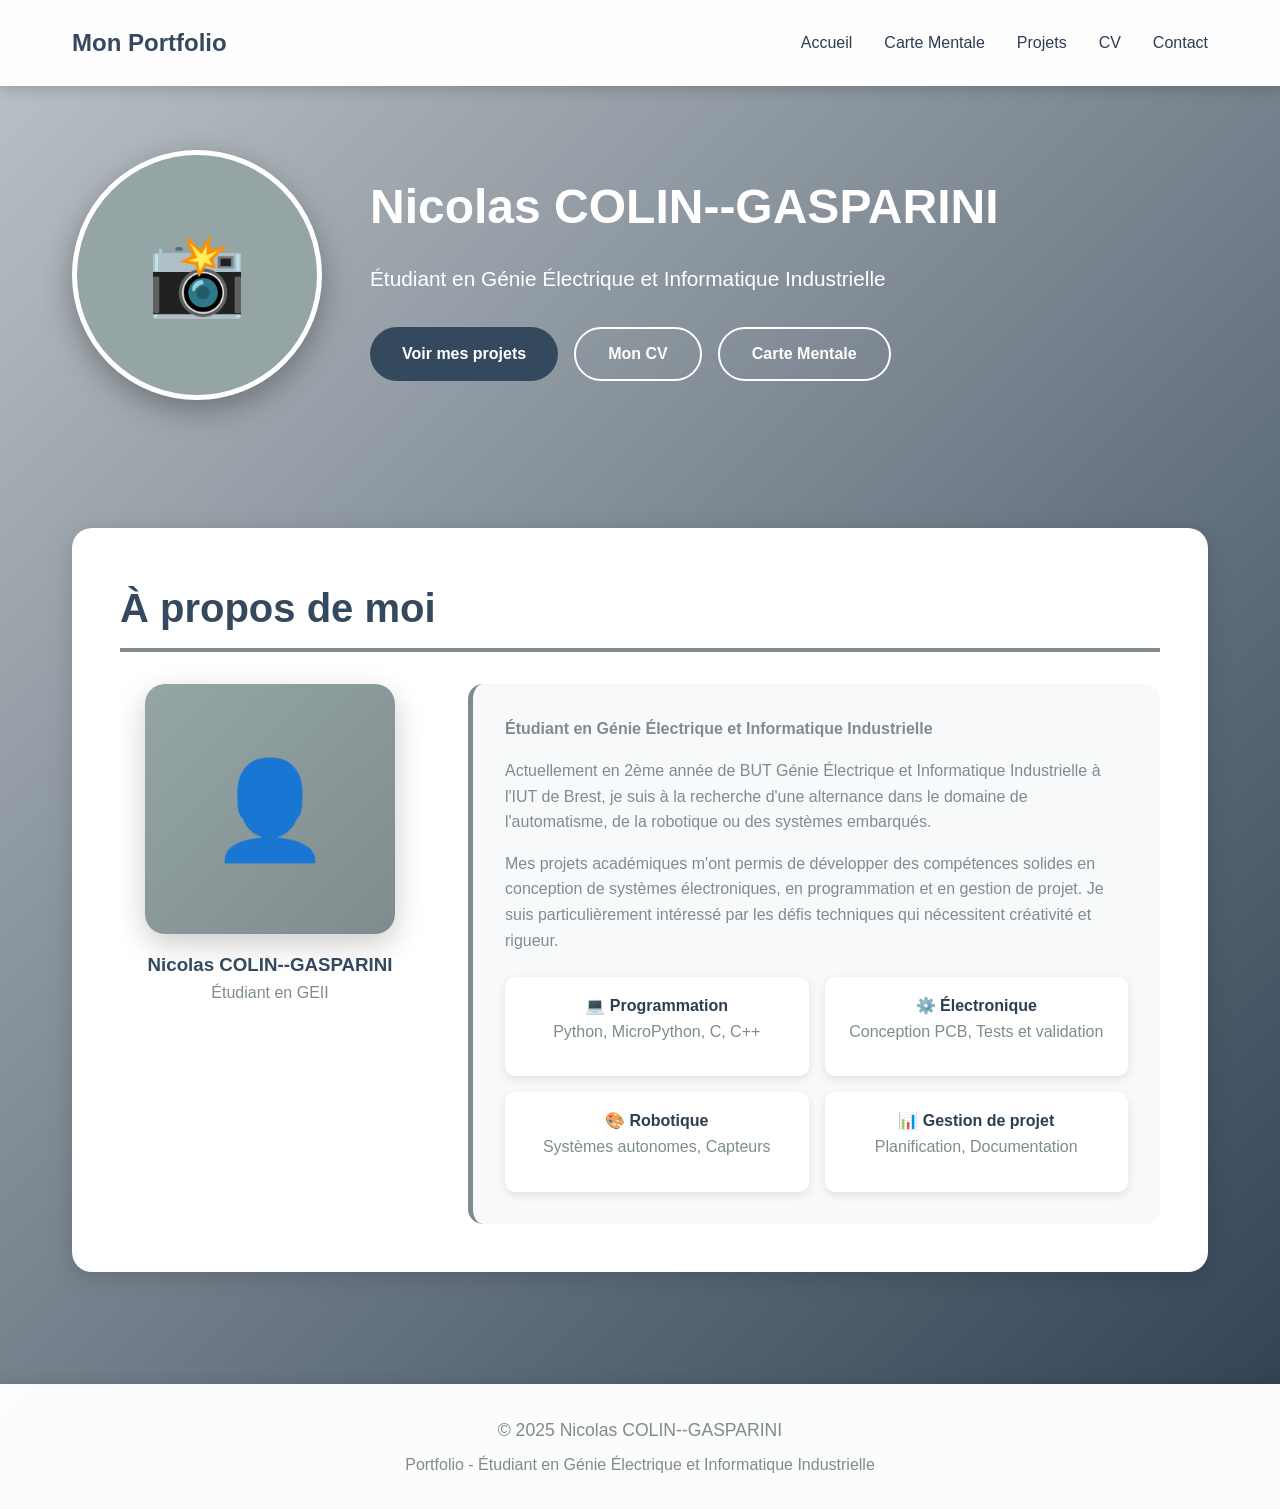
==== index.html @ ff18f885 "MAJ portfolio" ====
<!DOCTYPE html>
<html lang="fr">
<head>
    <meta charset="UTF-8">
    <meta name="viewport" content="width=device-width, initial-scale=1.0">
    <title>Mon Portfolio - CV</title>
    <style>
        * {
            margin: 0;
            padding: 0;
            box-sizing: border-box;
        }

        body {
            font-family: 'Segoe UI', Tahoma, Geneva, Verdana, sans-serif;
            line-height: 1.6;
            color: #2c3e50;
            background: linear-gradient(135deg, #bdc3c7 0%, #2c3e50 100%);
            min-height: 100vh;
        }

        /* Header */
        header {
            background: rgba(255, 255, 255, 0.98);
            padding: 1.5rem 0;
            box-shadow: 0 2px 15px rgba(0,0,0,0.2);
            position: sticky;
            top: 0;
            z-index: 100;
        }

        nav {
            max-width: 1200px;
            margin: 0 auto;
            padding: 0 2rem;
            display: flex;
            justify-content: space-between;
            align-items: center;
        }

        .logo {
            font-size: 1.5rem;
            font-weight: bold;
            color: #34495e;
        }

        .nav-links {
            display: flex;
            gap: 2rem;
            list-style: none;
        }

        .nav-links a {
            text-decoration: none;
            color: #2c3e50;
            font-weight: 500;
            transition: color 0.3s;
            position: relative;
        }

        .nav-links a:hover {
            color: #7f8c8d;
        }

        .nav-links a::after {
            content: '';
            position: absolute;
            bottom: -5px;
            left: 0;
            width: 0;
            height: 2px;
            background: #7f8c8d;
            transition: width 0.3s;
        }

        .nav-links a:hover::after {
            width: 100%;
        }

        /* Hero Section */
        .hero {
            max-width: 1200px;
            margin: 0 auto;
            padding: 4rem 2rem;
            text-align: center;
            color: white;
        }

        .hero-content {
            display: flex;
            align-items: center;
            justify-content: center;
            gap: 3rem;
            flex-wrap: wrap;
        }

        .hero-image {
            width: 250px;
            height: 250px;
            border-radius: 50%;
            border: 5px solid white;
            box-shadow: 0 10px 30px rgba(0,0,0,0.3);
            object-fit: cover;
            background: #95a5a6;
            display: flex;
            align-items: center;
            justify-content: center;
            font-size: 5rem;
            animation: fadeInLeft 1s;
        }

        .hero-text {
            flex: 1;
            min-width: 300px;
            text-align: left;
        }

        .hero h1 {
            font-size: 3rem;
            margin-bottom: 1rem;
            animation: fadeInUp 1s;
        }

        .hero p {
            font-size: 1.3rem;
            margin-bottom: 2rem;
            animation: fadeInUp 1s 0.2s backwards;
        }

        .hero-buttons {
            display: flex;
            gap: 1rem;
            flex-wrap: wrap;
            animation: fadeInUp 1s 0.4s backwards;
        }

        /* Buttons */
        .btn {
            padding: 1rem 2rem;
            border: none;
            border-radius: 50px;
            font-size: 1rem;
            font-weight: 600;
            cursor: pointer;
            transition: all 0.3s;
            text-decoration: none;
            display: inline-block;
        }

        .btn-primary {
            background: #34495e;
            color: white;
        }

        .btn-primary:hover {
            background: #2c3e50;
            transform: translateY(-3px);
            box-shadow: 0 10px 20px rgba(0,0,0,0.3);
        }

        .btn-secondary {
            background: transparent;
            color: white;
            border: 2px solid white;
        }

        .btn-secondary:hover {
            background: white;
            color: #34495e;
        }

        .btn-small {
            padding: 0.75rem 1.5rem;
            font-size: 0.9rem;
            background: white;
            color: #34495e;
        }

        .btn-small:hover {
            background: #ecf0f1;
            transform: translateY(-2px);
            box-shadow: 0 5px 15px rgba(0,0,0,0.2);
        }

        /* Main Content Sections */
        .container {
            max-width: 1200px;
            margin: 0 auto;
            padding: 2rem;
        }

        section {
            background: white;
            margin: 2rem 0;
            padding: 3rem;
            border-radius: 20px;
            box-shadow: 0 5px 25px rgba(0,0,0,0.15);
            display: none;
        }

        section.active {
            display: block;
            animation: fadeIn 0.5s;
        }

        section h2 {
            color: #34495e;
            margin-bottom: 2rem;
            font-size: 2.5rem;
            border-bottom: 4px solid #7f8c8d;
            padding-bottom: 0.5rem;
        }

        /* About Section */
        .about-content {
            display: grid;
            grid-template-columns: 300px 1fr;
            gap: 3rem;
            align-items: start;
        }

        .profile-container {
            text-align: center;
        }

        .profile-img-large {
            width: 250px;
            height: 250px;
            border-radius: 20px;
            background: linear-gradient(135deg, #95a5a6 0%, #7f8c8d 100%);
            display: flex;
            align-items: center;
            justify-content: center;
            font-size: 6rem;
            color: white;
            margin: 0 auto 1rem;
            box-shadow: 0 10px 30px rgba(0,0,0,0.2);
            object-fit: cover;
        }

        .about-text {
            background: #f8f9fa;
            padding: 2rem;
            border-radius: 15px;
            border-left: 5px solid #7f8c8d;
        }

        .about-text p {
            margin-bottom: 1rem;
            color: #7f8c8d;
        }

        .skills-list {
            display: grid;
            grid-template-columns: repeat(auto-fit, minmax(200px, 1fr));
            gap: 1rem;
            margin-top: 1.5rem;
        }

        .skill-item {
            background: white;
            padding: 1rem;
            border-radius: 10px;
            box-shadow: 0 3px 10px rgba(0,0,0,0.1);
            text-align: center;
            transition: transform 0.3s;
        }

        .skill-item:hover {
            transform: translateY(-5px);
        }

        .skill-item p {
            color: #7f8c8d;
        }

        /* Projects Section */
        .projects-grid {
            display: grid;
            grid-template-columns: repeat(auto-fit, minmax(320px, 1fr));
            gap: 2rem;
        }

        .project-card {
            background: linear-gradient(135deg, #95a5a6 0%, #7f8c8d 100%);
            border-radius: 20px;
            overflow: hidden;
            color: white;
            transition: transform 0.3s;
            box-shadow: 0 5px 20px rgba(0,0,0,0.2);
        }

        .project-card:hover {
            transform: translateY(-10px);
        }

        .project-image {
            width: 100%;
            height: 200px;
            background: #bdc3c7;
            display: flex;
            align-items: center;
            justify-content: center;
            font-size: 4rem;
            color: white;
            object-fit: cover;
        }

        .project-content {
            padding: 2rem;
        }

        .project-content h3 {
            margin-bottom: 1rem;
            font-size: 1.5rem;
        }

        .project-tech {
            display: flex;
            gap: 0.5rem;
            flex-wrap: wrap;
            margin-top: 1.5rem;
            margin-bottom: 1.5rem;
        }

        .tech-tag {
            background: rgba(255,255,255,0.25);
            padding: 0.4rem 1rem;
            border-radius: 20px;
            font-size: 0.85rem;
            border: 1px solid rgba(255,255,255,0.3);
        }

        /* Project Detail Page */
        .project-detail {
            animation: fadeIn 0.5s;
        }

        .back-button {
            margin-bottom: 2rem;
            display: inline-flex;
            align-items: center;
            gap: 0.5rem;
            color: #7f8c8d;
            text-decoration: none;
            font-weight: 600;
            transition: color 0.3s;
        }

        .back-button:hover {
            color: #34495e;
        }

        .project-detail-header {
            background: linear-gradient(135deg, #95a5a6 0%, #7f8c8d 100%);
            color: white;
            padding: 3rem;
            border-radius: 15px;
            margin-bottom: 2rem;
        }

        .project-detail-header h2 {
            color: white;
            border: none;
            margin-bottom: 1rem;
        }

        .project-detail-content {
            display: grid;
            gap: 2rem;
        }

        .detail-section {
            background: #f8f9fa;
            padding: 2rem;
            border-radius: 15px;
            border-left: 5px solid #7f8c8d;
        }

        .detail-section h3 {
            color: #34495e;
            margin-bottom: 1rem;
            font-size: 1.5rem;
        }

        .detail-section p {
            color: #7f8c8d;
            margin-bottom: 0.5rem;
        }

        .project-images {
            display: grid;
            grid-template-columns: repeat(auto-fit, minmax(250px, 1fr));
            gap: 1rem;
            margin-top: 1rem;
        }

        .project-image-item {
            width: 100%;
            height: 200px;
            background: #ecf0f1;
            border-radius: 10px;
            display: flex;
            align-items: center;
            justify-content: center;
            font-size: 3rem;
            color: #bdc3c7;
        }

        /* CV Section */
        .cv-header {
            display: flex;
            align-items: center;
            gap: 2rem;
            background: #ecf0f1;
            padding: 2rem;
            border-radius: 15px;
            margin-bottom: 2rem;
        }

        .cv-photo {
            width: 150px;
            height: 150px;
            border-radius: 50%;
            background: #95a5a6;
            display: flex;
            align-items: center;
            justify-content: center;
            font-size: 4rem;
            color: white;
            box-shadow: 0 5px 15px rgba(0,0,0,0.2);
            flex-shrink: 0;
        }

        .cv-section {
            margin-bottom: 2.5rem;
        }

        .cv-section h3 {
            color: #34495e;
            margin-bottom: 1.5rem;
            display: flex;
            align-items: center;
            gap: 0.5rem;
            font-size: 1.8rem;
        }

        .cv-item {
            margin-bottom: 2rem;
            padding: 1.5rem;
            background: #f8f9fa;
            border-radius: 10px;
            border-left: 5px solid #7f8c8d;
            transition: transform 0.3s;
        }

        .cv-item:hover {
            transform: translateX(10px);
        }

        .cv-item h4 {
            margin-bottom: 0.5rem;
            color: #2c3e50;
            font-size: 1.3rem;
        }

        .cv-date {
            color: #7f8c8d;
            font-style: italic;
            font-size: 0.95rem;
            font-weight: bold;
        }

        .cv-item p, .cv-item ul {
            color: #7f8c8d;
        }

        .cv-item ul {
            margin-top: 0.5rem;
            padding-left: 1.5rem;
        }

        /* Contact Section */
        .contact-content {
            display: grid;
            grid-template-columns: 1fr 1fr;
            gap: 3rem;
        }

        .contact-info {
            display: flex;
            flex-direction: column;
            gap: 1.5rem;
        }

        .contact-item {
            display: flex;
            align-items: center;
            gap: 1.5rem;
            padding: 1.5rem;
            background: #f8f9fa;
            border-radius: 15px;
            transition: all 0.3s;
        }

        .contact-item:hover {
            background: #ecf0f1;
            transform: translateX(10px);
        }

        .contact-item span {
            color: #7f8c8d;
        }

        .contact-icon {
            width: 60px;
            height: 60px;
            background: linear-gradient(135deg, #95a5a6 0%, #7f8c8d 100%);
            border-radius: 50%;
            display: flex;
            align-items: center;
            justify-content: center;
            color: white;
            font-size: 1.8rem;
            flex-shrink: 0;
        }

        .contact-image {
            width: 100%;
            height: 400px;
            background: #ecf0f1;
            border-radius: 15px;
            display: flex;
            align-items: center;
            justify-content: center;
            font-size: 5rem;
            color: #bdc3c7;
            box-shadow: 0 5px 20px rgba(0,0,0,0.1);
        }

        /* Footer */
        footer {
            background: rgba(255, 255, 255, 0.98);
            text-align: center;
            padding: 2rem;
            margin-top: 3rem;
            box-shadow: 0 -2px 15px rgba(0,0,0,0.1);
        }

        footer p {
            color: #7f8c8d;
        }

        /* Animations */
        @keyframes fadeIn {
            from {
                opacity: 0;
            }
            to {
                opacity: 1;
            }
        }

        @keyframes fadeInUp {
            from {
                opacity: 0;
                transform: translateY(30px);
            }
            to {
                opacity: 1;
                transform: translateY(0);
            }
        }

        @keyframes fadeInLeft {
            from {
                opacity: 0;
                transform: translateX(-30px);
            }
            to {
                opacity: 1;
                transform: translateX(0);
            }
        }

        /* Responsive */
        @media (max-width: 768px) {
            .hero h1 {
                font-size: 2rem;
            }

            .hero-content {
                flex-direction: column;
            }

            .hero-text {
                text-align: center;
            }

            .hero-buttons {
                justify-content: center;
            }

            .about-content {
                grid-template-columns: 1fr;
            }

            .contact-content {
                grid-template-columns: 1fr;
            }

            .nav-links {
                gap: 1rem;
                font-size: 0.9rem;
            }

            section {
                padding: 2rem 1rem;
            }
        }
    </style>
</head>
<body>
    <!-- Header Navigation -->
    <header>
        <nav>
            <div class="logo">Mon Portfolio</div>
            <ul class="nav-links">
                <li><a href="#" onclick="showSection('home')">Accueil</a></li>
                <li><a href="#" onclick="showSection('mindmap')">Carte Mentale</a></li>
                <li><a href="#" onclick="showSection('projects')">Projets</a></li>
                <li><a href="#" onclick="showSection('cv')">CV</a></li>
                <li><a href="#" onclick="showSection('contact')">Contact</a></li>
            </ul>
        </nav>
    </header>

    <!-- Hero Section -->
    <div class="hero">
        <div class="hero-content">
            <div class="hero-image">
                📸
            </div>
            <div class="hero-text">
                <h1>Nicolas COLIN--GASPARINI</h1>
                <p>Étudiant en Génie Électrique et Informatique Industrielle</p>
                <div class="hero-buttons">
                    <button class="btn btn-primary" onclick="showSection('projects')">Voir mes projets</button>
                    <button class="btn btn-secondary" onclick="showSection('cv')">Mon CV</button>
                    <button class="btn btn-secondary" onclick="showSection('mindmap')">Carte Mentale</button>
                </div>
            </div>
        </div>
    </div>

    <!-- Main Container -->
    <div class="container">
        <!-- Home Section -->
        <section id="home" class="active">
            <h2>À propos de moi</h2>
            <div class="about-content">
                <div class="profile-container">
                    <div class="profile-img-large">
                        👤
                    </div>
                    <h3 style="color: #34495e; margin-top: 1rem;">Nicolas COLIN--GASPARINI</h3>
                    <p style="color: #7f8c8d;">Étudiant en GEII</p>
                </div>
                <div class="about-text">
                    <p><strong>Étudiant en Génie Électrique et Informatique Industrielle</strong></p>
                    <p>Actuellement en 2ème année de BUT Génie Électrique et Informatique Industrielle à l'IUT de Brest, 
                    je suis à la recherche d'une alternance dans le domaine de l'automatisme, de la robotique ou des systèmes embarqués.</p>
                    <p>Mes projets académiques m'ont permis de développer des compétences solides en conception de systèmes électroniques, 
                    en programmation et en gestion de projet. Je suis particulièrement intéressé par les défis techniques 
                    qui nécessitent créativité et rigueur.</p>
                    
                    <div class="skills-list">
                        <div class="skill-item">
                            <strong>💻 Programmation</strong>
                            <p>Python, MicroPython, C, C++</p>
                        </div>
                        <div class="skill-item">
                            <strong>⚙️ Électronique</strong>
                            <p>Conception PCB, Tests et validation</p>
                        </div>
                        <div class="skill-item">
                            <strong>🎨 Robotique</strong>
                            <p>Systèmes autonomes, Capteurs</p>
                        </div>
                        <div class="skill-item">
                            <strong>📊 Gestion de projet</strong>
                            <p>Planification, Documentation</p>
                        </div>
                    </div>
                </div>
            </div>
        </section>

        <!-- Mind Map Section -->
        <section id="mindmap">
            <h2>📊 Ma Carte Mentale</h2>
            <div style="padding: 2rem; text-align: center;">
                <div style="width: 100%; max-width: 100%; background: white; border-radius: 10px; padding: 1rem; box-shadow: 0 5px 15px rgba(0,0,0,0.1);">
                    <div class="mxgraph" style="max-width:100%;border:1px solid transparent;" data-mxgraph="{&quot;highlight&quot;:&quot;#0000ff&quot;,&quot;nav&quot;:true,&quot;resize&quot;:true,&quot;dark-mode&quot;:&quot;auto&quot;,&quot;toolbar&quot;:&quot;zoom layers tags lightbox&quot;,&quot;edit&quot;:&quot;_blank&quot;,&quot;xml&quot;:&quot;&lt;mxfile host=\&quot;app.diagrams.net\&quot; agent=\&quot;Mozilla/5.0 (Windows NT 10.0; Win64; x64; rv:147.0) Gecko/20100101 Firefox/147.0\&quot; version=\&quot;29.3.7\&quot;&gt;\n  &lt;diagram name=\&quot;Page-1\&quot; id=\&quot;tbJn59GSlIwSno3OuVhb\&quot;&gt;\n    &lt;mxGraphModel dx=\&quot;1375\&quot; dy=\&quot;779\&quot; grid=\&quot;1\&quot; gridSize=\&quot;10\&quot; guides=\&quot;1\&quot; tooltips=\&quot;1\&quot; connect=\&quot;1\&quot; arrows=\&quot;1\&quot; fold=\&quot;1\&quot; page=\&quot;1\&quot; pageScale=\&quot;1\&quot; pageWidth=\&quot;1169\&quot; pageHeight=\&quot;827\&quot; math=\&quot;0\&quot; shadow=\&quot;0\&quot;&gt;\n      &lt;root&gt;\n        &lt;mxCell id=\&quot;0\&quot; /&gt;\n        &lt;mxCell id=\&quot;1\&quot; parent=\&quot;0\&quot; /&gt;\n        &lt;mxCell id=\&quot;YZi-H2nwzNP1CEJg7ZM0-36\&quot; edge=\&quot;1\&quot; parent=\&quot;1\&quot; source=\&quot;YZi-H2nwzNP1CEJg7ZM0-18\&quot; style=\&quot;edgeStyle=orthogonalEdgeStyle;rounded=0;orthogonalLoop=1;jettySize=auto;html=1;exitX=0.25;exitY=0;exitDx=0;exitDy=0;entryX=1;entryY=0.5;entryDx=0;entryDy=0;\&quot; target=\&quot;YZi-H2nwzNP1CEJg7ZM0-22\&quot;&gt;\n          &lt;mxGeometry relative=\&quot;1\&quot; as=\&quot;geometry\&quot; /&gt;\n        &lt;/mxCell&gt;\n        &lt;mxCell id=\&quot;YZi-H2nwzNP1CEJg7ZM0-37\&quot; edge=\&quot;1\&quot; parent=\&quot;1\&quot; source=\&quot;YZi-H2nwzNP1CEJg7ZM0-18\&quot; style=\&quot;edgeStyle=orthogonalEdgeStyle;rounded=0;orthogonalLoop=1;jettySize=auto;html=1;exitX=0.25;exitY=1;exitDx=0;exitDy=0;entryX=1;entryY=0.5;entryDx=0;entryDy=0;\&quot; target=\&quot;YZi-H2nwzNP1CEJg7ZM0-23\&quot;&gt;\n          &lt;mxGeometry relative=\&quot;1\&quot; as=\&quot;geometry\&quot; /&gt;\n        &lt;/mxCell&gt;\n        &lt;mxCell id=\&quot;YZi-H2nwzNP1CEJg7ZM0-18\&quot; parent=\&quot;1\&quot; style=\&quot;rounded=0;whiteSpace=wrap;html=1;strokeWidth=5;strokeColor=#FF8000;\&quot; value=\&quot;&amp;lt;div&amp;gt;&amp;lt;font style=&amp;quot;font-size: 30px;&amp;quot;&amp;gt;Vérifier&amp;lt;/font&amp;gt;&amp;lt;/div&amp;gt;\&quot; vertex=\&quot;1\&quot;&gt;\n          &lt;mxGeometry height=\&quot;100\&quot; width=\&quot;180\&quot; x=\&quot;250\&quot; y=\&quot;341\&quot; as=\&quot;geometry\&quot; /&gt;\n        &lt;/mxCell&gt;\n        &lt;mxCell id=\&quot;YZi-H2nwzNP1CEJg7ZM0-45\&quot; edge=\&quot;1\&quot; parent=\&quot;1\&quot; source=\&quot;YZi-H2nwzNP1CEJg7ZM0-19\&quot; style=\&quot;edgeStyle=orthogonalEdgeStyle;rounded=0;orthogonalLoop=1;jettySize=auto;html=1;exitX=0.75;exitY=0;exitDx=0;exitDy=0;entryX=0;entryY=0.5;entryDx=0;entryDy=0;\&quot; target=\&quot;YZi-H2nwzNP1CEJg7ZM0-24\&quot;&gt;\n          &lt;mxGeometry relative=\&quot;1\&quot; as=\&quot;geometry\&quot; /&gt;\n        &lt;/mxCell&gt;\n        &lt;mxCell id=\&quot;YZi-H2nwzNP1CEJg7ZM0-46\&quot; edge=\&quot;1\&quot; parent=\&quot;1\&quot; source=\&quot;YZi-H2nwzNP1CEJg7ZM0-19\&quot; style=\&quot;edgeStyle=orthogonalEdgeStyle;rounded=0;orthogonalLoop=1;jettySize=auto;html=1;exitX=0.75;exitY=1;exitDx=0;exitDy=0;entryX=0;entryY=0.5;entryDx=0;entryDy=0;\&quot; target=\&quot;YZi-H2nwzNP1CEJg7ZM0-25\&quot;&gt;\n          &lt;mxGeometry relative=\&quot;1\&quot; as=\&quot;geometry\&quot; /&gt;\n        &lt;/mxCell&gt;\n        &lt;mxCell id=\&quot;YZi-H2nwzNP1CEJg7ZM0-19\&quot; parent=\&quot;1\&quot; style=\&quot;rounded=0;whiteSpace=wrap;html=1;strokeColor=#FF0000;strokeWidth=5;perimeterSpacing=0;\&quot; value=\&quot;&amp;lt;font style=&amp;quot;font-size: 30px;&amp;quot;&amp;gt;Concevoir&amp;lt;/font&amp;gt;\&quot; vertex=\&quot;1\&quot;&gt;\n          &lt;mxGeometry height=\&quot;100\&quot; width=\&quot;180\&quot; x=\&quot;710\&quot; y=\&quot;341\&quot; as=\&quot;geometry\&quot; /&gt;\n        &lt;/mxCell&gt;\n        &lt;mxCell id=\&quot;YZi-H2nwzNP1CEJg7ZM0-38\&quot; edge=\&quot;1\&quot; parent=\&quot;1\&quot; source=\&quot;YZi-H2nwzNP1CEJg7ZM0-20\&quot; style=\&quot;edgeStyle=orthogonalEdgeStyle;rounded=0;orthogonalLoop=1;jettySize=auto;html=1;exitX=0;exitY=0.25;exitDx=0;exitDy=0;entryX=0.5;entryY=1;entryDx=0;entryDy=0;\&quot; target=\&quot;YZi-H2nwzNP1CEJg7ZM0-30\&quot;&gt;\n          &lt;mxGeometry relative=\&quot;1\&quot; as=\&quot;geometry\&quot; /&gt;\n        &lt;/mxCell&gt;\n        &lt;mxCell id=\&quot;YZi-H2nwzNP1CEJg7ZM0-39\&quot; edge=\&quot;1\&quot; parent=\&quot;1\&quot; source=\&quot;YZi-H2nwzNP1CEJg7ZM0-20\&quot; style=\&quot;edgeStyle=orthogonalEdgeStyle;rounded=0;orthogonalLoop=1;jettySize=auto;html=1;exitX=1;exitY=0.25;exitDx=0;exitDy=0;entryX=0.5;entryY=1;entryDx=0;entryDy=0;\&quot; target=\&quot;YZi-H2nwzNP1CEJg7ZM0-31\&quot;&gt;\n          &lt;mxGeometry relative=\&quot;1\&quot; as=\&quot;geometry\&quot; /&gt;\n        &lt;/mxCell&gt;\n        &lt;mxCell id=\&quot;YZi-H2nwzNP1CEJg7ZM0-20\&quot; parent=\&quot;1\&quot; style=\&quot;rounded=0;whiteSpace=wrap;html=1;strokeWidth=5;strokeColor=light-dark(#66CC00,#EDEDED);\&quot; value=\&quot;&amp;lt;font style=&amp;quot;font-size: 30px;&amp;quot;&amp;gt;Implanter&amp;lt;/font&amp;gt;\&quot; vertex=\&quot;1\&quot;&gt;\n          &lt;mxGeometry height=\&quot;100\&quot; width=\&quot;180\&quot; x=\&quot;490\&quot; y=\&quot;210\&quot; as=\&quot;geometry\&quot; /&gt;\n        &lt;/mxCell&gt;\n        &lt;mxCell id=\&quot;YZi-H2nwzNP1CEJg7ZM0-40\&quot; edge=\&quot;1\&quot; parent=\&quot;1\&quot; source=\&quot;YZi-H2nwzNP1CEJg7ZM0-21\&quot; style=\&quot;edgeStyle=orthogonalEdgeStyle;rounded=0;orthogonalLoop=1;jettySize=auto;html=1;exitX=0;exitY=0.75;exitDx=0;exitDy=0;\&quot; target=\&quot;YZi-H2nwzNP1CEJg7ZM0-26\&quot;&gt;\n          &lt;mxGeometry relative=\&quot;1\&quot; as=\&quot;geometry\&quot; /&gt;\n        &lt;/mxCell&gt;\n        &lt;mxCell id=\&quot;YZi-H2nwzNP1CEJg7ZM0-41\&quot; edge=\&quot;1\&quot; parent=\&quot;1\&quot; source=\&quot;YZi-H2nwzNP1CEJg7ZM0-21\&quot; style=\&quot;edgeStyle=orthogonalEdgeStyle;rounded=0;orthogonalLoop=1;jettySize=auto;html=1;exitX=1;exitY=0.75;exitDx=0;exitDy=0;\&quot; target=\&quot;YZi-H2nwzNP1CEJg7ZM0-27\&quot;&gt;\n          &lt;mxGeometry relative=\&quot;1\&quot; as=\&quot;geometry\&quot; /&gt;\n        &lt;/mxCell&gt;\n        &lt;mxCell id=\&quot;YZi-H2nwzNP1CEJg7ZM0-42\&quot; edge=\&quot;1\&quot; parent=\&quot;1\&quot; source=\&quot;YZi-H2nwzNP1CEJg7ZM0-21\&quot; style=\&quot;edgeStyle=orthogonalEdgeStyle;rounded=0;orthogonalLoop=1;jettySize=auto;html=1;exitX=0.117;exitY=1;exitDx=0;exitDy=0;entryX=1;entryY=0.5;entryDx=0;entryDy=0;exitPerimeter=0;\&quot; target=\&quot;YZi-H2nwzNP1CEJg7ZM0-29\&quot;&gt;\n          &lt;mxGeometry relative=\&quot;1\&quot; as=\&quot;geometry\&quot; /&gt;\n        &lt;/mxCell&gt;\n        &lt;mxCell id=\&quot;YZi-H2nwzNP1CEJg7ZM0-44\&quot; edge=\&quot;1\&quot; parent=\&quot;1\&quot; source=\&quot;YZi-H2nwzNP1CEJg7ZM0-21\&quot; style=\&quot;edgeStyle=orthogonalEdgeStyle;rounded=0;orthogonalLoop=1;jettySize=auto;html=1;exitX=0.9;exitY=1.01;exitDx=0;exitDy=0;entryX=0;entryY=0.5;entryDx=0;entryDy=0;exitPerimeter=0;\&quot; target=\&quot;YZi-H2nwzNP1CEJg7ZM0-28\&quot;&gt;\n          &lt;mxGeometry relative=\&quot;1\&quot; as=\&quot;geometry\&quot; /&gt;\n        &lt;/mxCell&gt;\n        &lt;mxCell id=\&quot;YZi-H2nwzNP1CEJg7ZM0-21\&quot; parent=\&quot;1\&quot; style=\&quot;rounded=0;whiteSpace=wrap;html=1;strokeWidth=5;strokeColor=#CCCC00;\&quot; value=\&quot;&amp;lt;font style=&amp;quot;font-size: 30px;&amp;quot;&amp;gt;Maintenir&amp;lt;/font&amp;gt;\&quot; vertex=\&quot;1\&quot;&gt;\n          &lt;mxGeometry height=\&quot;100\&quot; width=\&quot;180\&quot; x=\&quot;490\&quot; y=\&quot;490\&quot; as=\&quot;geometry\&quot; /&gt;\n        &lt;/mxCell&gt;\n        &lt;mxCell id=\&quot;YZi-H2nwzNP1CEJg7ZM0-22\&quot; parent=\&quot;1\&quot; style=\&quot;rounded=1;whiteSpace=wrap;html=1;strokeWidth=5;strokeColor=#FF8000;\&quot; value=\&quot;&amp;amp;nbsp;Identifier les tests et mesures à mettre en place pour valider le fonctionnement d'un système\&quot; vertex=\&quot;1\&quot;&gt;\n          &lt;mxGeometry height=\&quot;98\&quot; width=\&quot;180\&quot; x=\&quot;70\&quot; y=\&quot;200\&quot; as=\&quot;geometry\&quot; /&gt;\n        &lt;/mxCell&gt;\n        &lt;mxCell id=\&quot;YZi-H2nwzNP1CEJg7ZM0-23\&quot; parent=\&quot;1\&quot; style=\&quot;rounded=1;whiteSpace=wrap;html=1;strokeWidth=5;strokeColor=#FF8000;\&quot; value=\&quot;&amp;amp;nbsp;Certifier le fonctionnement d'un nouvel équipement industriel\&quot; vertex=\&quot;1\&quot;&gt;\n          &lt;mxGeometry height=\&quot;90\&quot; width=\&quot;180\&quot; x=\&quot;70\&quot; y=\&quot;480\&quot; as=\&quot;geometry\&quot; /&gt;\n        &lt;/mxCell&gt;\n        &lt;mxCell id=\&quot;YZi-H2nwzNP1CEJg7ZM0-24\&quot; parent=\&quot;1\&quot; style=\&quot;rounded=1;whiteSpace=wrap;html=1;strokeWidth=5;strokeColor=#FF0000;\&quot; value=\&quot;Proposer des solutions techniques liées à l&amp;#39;analyse fonctionnelle\&quot; vertex=\&quot;1\&quot;&gt;\n          &lt;mxGeometry height=\&quot;90\&quot; width=\&quot;180\&quot; x=\&quot;910\&quot; y=\&quot;251\&quot; as=\&quot;geometry\&quot; /&gt;\n        &lt;/mxCell&gt;\n        &lt;mxCell id=\&quot;YZi-H2nwzNP1CEJg7ZM0-25\&quot; parent=\&quot;1\&quot; style=\&quot;rounded=1;whiteSpace=wrap;html=1;strokeWidth=5;strokeColor=#FF0000;\&quot; value=\&quot;Dérisquer les solutions techniques retenues\&quot; vertex=\&quot;1\&quot;&gt;\n          &lt;mxGeometry height=\&quot;90\&quot; width=\&quot;180\&quot; x=\&quot;920\&quot; y=\&quot;450\&quot; as=\&quot;geometry\&quot; /&gt;\n        &lt;/mxCell&gt;\n        &lt;mxCell id=\&quot;YZi-H2nwzNP1CEJg7ZM0-26\&quot; parent=\&quot;1\&quot; style=\&quot;rounded=1;whiteSpace=wrap;html=1;strokeWidth=5;strokeColor=#CCCC00;\&quot; value=\&quot;Exécuter l'entretien et le contrôle d'un système en respectant une procédure\&quot; vertex=\&quot;1\&quot;&gt;\n          &lt;mxGeometry height=\&quot;90\&quot; width=\&quot;180\&quot; x=\&quot;270\&quot; y=\&quot;600\&quot; as=\&quot;geometry\&quot; /&gt;\n        &lt;/mxCell&gt;\n        &lt;mxCell id=\&quot;YZi-H2nwzNP1CEJg7ZM0-27\&quot; parent=\&quot;1\&quot; style=\&quot;rounded=1;whiteSpace=wrap;html=1;strokeWidth=5;strokeColor=#CCCC00;\&quot; value=\&quot;Diagnostiquer un dysfonctionnement dans un système\&quot; vertex=\&quot;1\&quot;&gt;\n          &lt;mxGeometry height=\&quot;90\&quot; width=\&quot;180\&quot; x=\&quot;710\&quot; y=\&quot;600\&quot; as=\&quot;geometry\&quot; /&gt;\n        &lt;/mxCell&gt;\n        &lt;mxCell id=\&quot;YZi-H2nwzNP1CEJg7ZM0-28\&quot; parent=\&quot;1\&quot; style=\&quot;rounded=1;whiteSpace=wrap;html=1;strokeWidth=5;strokeColor=#CCCC00;\&quot; value=\&quot;&amp;amp;nbsp;Identifier la cause racine du dysfonctionnement\&quot; vertex=\&quot;1\&quot;&gt;\n          &lt;mxGeometry height=\&quot;90\&quot; width=\&quot;180\&quot; x=\&quot;710\&quot; y=\&quot;720\&quot; as=\&quot;geometry\&quot; /&gt;\n        &lt;/mxCell&gt;\n        &lt;mxCell id=\&quot;YZi-H2nwzNP1CEJg7ZM0-29\&quot; parent=\&quot;1\&quot; style=\&quot;rounded=1;whiteSpace=wrap;html=1;strokeWidth=5;strokeColor=#CCCC00;\&quot; value=\&quot;Exécuter une opération de maintenance (corrective, préventive, améliorative)\&quot; vertex=\&quot;1\&quot;&gt;\n          &lt;mxGeometry height=\&quot;90\&quot; width=\&quot;180\&quot; x=\&quot;270\&quot; y=\&quot;720\&quot; as=\&quot;geometry\&quot; /&gt;\n        &lt;/mxCell&gt;\n        &lt;mxCell id=\&quot;YZi-H2nwzNP1CEJg7ZM0-30\&quot; parent=\&quot;1\&quot; style=\&quot;rounded=1;whiteSpace=wrap;html=1;strokeWidth=5;strokeColor=light-dark(#66CC00,#EDEDED);\&quot; value=\&quot;Appliquer une procédure de fabrication pour implanter les composants matériels et/ou logiciels dans un système\&quot; vertex=\&quot;1\&quot;&gt;\n          &lt;mxGeometry height=\&quot;98\&quot; width=\&quot;180\&quot; x=\&quot;290\&quot; y=\&quot;50\&quot; as=\&quot;geometry\&quot; /&gt;\n        &lt;/mxCell&gt;\n        &lt;mxCell id=\&quot;YZi-H2nwzNP1CEJg7ZM0-31\&quot; parent=\&quot;1\&quot; style=\&quot;rounded=1;whiteSpace=wrap;html=1;labelBorderColor=none;strokeWidth=5;strokeColor=light-dark(#66CC00,#EDEDED);\&quot; value=\&quot;Évaluer la conformité du système\&quot; vertex=\&quot;1\&quot;&gt;\n          &lt;mxGeometry height=\&quot;98\&quot; width=\&quot;180\&quot; x=\&quot;660\&quot; y=\&quot;50\&quot; as=\&quot;geometry\&quot; /&gt;\n        &lt;/mxCell&gt;\n      &lt;/root&gt;\n    &lt;/mxGraphModel&gt;\n  &lt;/diagram&gt;\n&lt;/mxfile&gt;\n&quot;}"></div>
                </div>
                <p style="color: #7f8c8d; font-size: 1.1rem; margin-top: 2rem;">
                    <strong>Compétences en Génie Électrique et Informatique Industrielle</strong>
                </p>
                <p style="margin-top: 1rem; color: #95a5a6;">
                    Cette carte mentale représente les 4 compétences principales : Vérifier, Concevoir, Implanter et Maintenir
                </p>
            </div>
        </section>

        <!-- Projects Section -->
        <section id="projects">
            <h2>💼 Mes Projets</h2>
            <div class="projects-grid">
                <!-- Projet 1 -->
                <div class="project-card">
                    <div class="project-image">
                        🤖
                    </div>
                    <div class="project-content">
                        <h3>Conception d'un robot suiveur ligne</h3>
                        <p>Conception complète d'un robot autonome capable de suivre une ligne, incluant la conception 
                            du schéma électronique, la réalisation du PCB et la programmation en MicroPython.</p>
                        <div class="project-tech">
                            <span class="tech-tag">MicroPython</span>
                            <span class="tech-tag">PCB Design</span>
                            <span class="tech-tag">Électronique</span>
                            <span class="tech-tag">Robotique</span>
                        </div>
                        <button class="btn btn-small" onclick="showProjectDetail(1)">Voir le projet →</button>
                    </div>
                </div>

                <!-- Projet 2 -->
                <div class="project-card">
                    <div class="project-image">
                        🔋
                    </div>
                    <div class="project-content">
                        <h3>Vérification du bon fonctionnement d'un chargeur</h3>
                        <p>Validation complète d'un système de chargement électronique par tests et mesures de chaque 
                            étage, avec rédaction d'un rapport technique de vérification.</p>
                        <div class="project-tech">
                            <span class="tech-tag">Tests électroniques</span>
                            <span class="tech-tag">Mesures</span>
                            <span class="tech-tag">Validation</span>
                        </div>
                        <button class="btn btn-small" onclick="showProjectDetail(2)">Voir le projet →</button>
                    </div>
                </div>

                <!-- Projet 3 -->
                <div class="project-card">
                    <div class="project-image">
                        🌡️
                    </div>
                    <div class="project-content">
                        <h3>Conception d'un thermostat</h3>
                        <p>Conception et réalisation d'un thermostat programmable avec Raspberry Pi, incluant 
                            l'assemblage des composants, la programmation Python et les tests de validation.</p>
                        <div class="project-tech">
                            <span class="tech-tag">Python</span>
                            <span class="tech-tag">Raspberry Pi</span>
                            <span class="tech-tag">Soudure</span>
                            <span class="tech-tag">IoT</span>
                        </div>
                        <button class="btn btn-small" onclick="showProjectDetail(3)">Voir le projet →</button>
                    </div>
                </div>

                <!-- Projet 4 -->
                <div class="project-card">
                    <div class="project-image">
                        📡
                    </div>
                    <div class="project-content">
                        <h3>Communication acoustique - antivol casier de pêche</h3>
                        <p>Développement d'un système de communication acoustique pour la sécurisation de casiers 
                            de pêche, utilisant des technologies de transmission sous-marine.</p>
                        <div class="project-tech">
                            <span class="tech-tag">Communication</span>
                            <span class="tech-tag">Acoustique</span>
                            <span class="tech-tag">Sécurité</span>
                        </div>
                        <button class="btn btn-small" onclick="showProjectDetail(4)">Voir le projet →</button>
                    </div>
                </div>
            </div>
        </section>

        <!-- Project Details Sections -->
        <!-- Project Detail 1 -->
        <section id="project-detail-1" class="project-detail">
            <a href="#" class="back-button" onclick="showSection('projects')">← Retour aux projets</a>
            
            <div class="project-detail-header">
                <h2>Conception d'un robot suiveur ligne</h2>
                <p>Projet de robotique autonome - IUT de Brest</p>
                <div class="project-tech" style="margin-top: 1rem;">
                    <span class="tech-tag">MicroPython</span>
                    <span class="tech-tag">PCB Design</span>
                    <span class="tech-tag">Électronique</span>
                    <span class="tech-tag">Robotique</span>
                </div>
            </div>

            <div class="project-detail-content">
                <div class="detail-section">
                    <h3>🎯 Objectif du projet</h3>
                    <p>Concevoir et réaliser un robot autonome capable de suivre une ligne tracée au sol de manière fiable et rapide.</p>
                </div>

                <div class="detail-section">
                    <h3>💡 Défis techniques</h3>
                    <p>Optimisation de la détection de ligne, gestion de la vitesse des moteurs, conception d'un PCB compact et programmation d'algorithmes de pilotage efficaces.</p>
                </div>

                <div class="detail-section">
                    <h3>🛠️ Réalisations</h3>
                    <p>
                        • Conception complète du schéma électronique et du PCB<br>
                        • Programmation en MicroPython pour le pilotage<br>
                        • Mise en place d'une base de données de gestion des charges<br>
                        • Planification avec diagramme de Gantt<br>
                        • Présentation publique avec la Robotique du Ponant
                    </p>
                </div>

                <div class="detail-section">
                    <h3>📊 Résultats</h3>
                    <p>Robot opérationnel présenté avec succès lors de la journée de démonstration. Validation de toutes les spécifications du cahier des charges.</p>
                </div>
            </div>
        </section>

        <!-- Project Detail 2 -->
        <section id="project-detail-2" class="project-detail">
            <a href="#" class="back-button" onclick="showSection('projects')">← Retour aux projets</a>
            
            <div class="project-detail-header">
                <h2>Vérification du bon fonctionnement d'un chargeur</h2>
                <p>Projet de validation système - IUT de Brest</p>
                <div class="project-tech" style="margin-top: 1rem;">
                    <span class="tech-tag">Tests électroniques</span>
                    <span class="tech-tag">Mesures</span>
                    <span class="tech-tag">Validation</span>
                </div>
            </div>

            <div class="project-detail-content">
                <div class="detail-section">
                    <h3>🎯 Objectif du projet</h3>
                    <p>Valider le bon fonctionnement de chaque étage d'un chargeur électronique par des tests et mesures approfondis.</p>
                </div>

                <div class="detail-section">
                    <h3>🛠️ Méthodologie</h3>
                    <p>
                        • Vérification systématique de chaque composant électronique<br>
                        • Tests de chaque étage du circuit de chargement<br>
                        • Analyse du fonctionnement global<br>
                        • Identification et documentation des anomalies<br>
                        • Rédaction d'un rapport technique détaillé
                    </p>
                </div>

                <div class="detail-section">
                    <h3>📊 Résultats</h3>
                    <p>Production d'un compte rendu complet de vérification avec recommandations. Collaboration efficace en binôme pour la synthèse des résultats.</p>
                </div>
            </div>
        </section>

        <!-- Project Detail 3 -->
        <section id="project-detail-3" class="project-detail">
            <a href="#" class="back-button" onclick="showSection('projects')">← Retour aux projets</a>
            
            <div class="project-detail-header">
                <h2>Conception d'un thermostat</h2>
                <p>Projet système embarqué - IUT de Brest</p>
                <div class="project-tech" style="margin-top: 1rem;">
                    <span class="tech-tag">Python</span>
                    <span class="tech-tag">Raspberry Pi</span>
                    <span class="tech-tag">Soudure</span>
                    <span class="tech-tag">IoT</span>
                </div>
            </div>

            <div class="project-detail-content">
                <div class="detail-section">
                    <h3>🎯 Objectif du projet</h3>
                    <p>Concevoir un thermostat programmable avec interface utilisateur et gestion intelligente de la température.</p>
                </div>

                <div class="detail-section">
                    <h3>🛠️ Développement</h3>
                    <p>
                        • Assemblage et soudure des composants électroniques<br>
                        • Programmation Python et interfaçage Raspberry Pi<br>
                        • Gestion des modes de fonctionnement<br>
                        • Paramétrage des consignes de température<br>
                        • Tests de validation conformément au cahier des charges
                    </p>
                </div>

                <div class="detail-section">
                    <h3>📊 Résultats</h3>
                    <p>Système fonctionnel respectant toutes les spécifications. Documentation complète et présentation des résultats aux encadrants.</p>
                </div>
            </div>
        </section>

        <!-- Project Detail 4 -->
        <section id="project-detail-4" class="project-detail">
            <a href="#" class="back-button" onclick="showSection('projects')">← Retour aux projets</a>
            
            <div class="project-detail-header">
                <h2>Communication acoustique - antivol casier de pêche</h2>
                <p>Projet innovation maritime - IUT de Brest</p>
                <div class="project-tech" style="margin-top: 1rem;">
                    <span class="tech-tag">Communication</span>
                    <span class="tech-tag">Acoustique</span>
                    <span class="tech-tag">Sécurité</span>
                </div>
            </div>

            <div class="project-detail-content">
                <div class="detail-section">
                    <h3>🎯 Objectif du projet</h3>
                    <p>Développer un système de sécurité pour casiers de pêche utilisant la communication acoustique sous-marine.</p>
                </div>

                <div class="detail-section">
                    <h3>💡 Innovation</h3>
                    <p>Utilisation de technologies de transmission acoustique adaptées au milieu marin pour détecter et signaler les tentatives de vol.</p>
                </div>

                <div class="detail-section">
                    <h3>📊 Application</h3>
                    <p>Solution innovante pour les pêcheurs professionnels, combinant électronique, programmation et technologies de communication.</p>
                </div>
            </div>
        </section>

         <!-- CV Section -->
        <section id="cv">
            <h2>📄 Mon CV</h2>
            
            <div class="cv-header">
                <div class="cv-photo">
                    NC
                </div>
                <div>
                    <h3 style="color: #34495e; margin-bottom: 0.5rem;">Nicolas COLIN--GASPARINI</h3>
                    <p style="font-size: 1.2rem; color: #7f8c8d; margin-bottom: 0.5rem;">Étudiant en Génie Électrique Informatique Industrielle</p>
                    <p style="color: #95a5a6;">📧 colingasparininicolas@gmail.com</p>
                    <p style="color: #95a5a6;">📱 07 60 91 93 16</p>
                    <p style="color: #95a5a6;">📍 18 rue général marchand Brest</p>
                </div>
            </div>
            
            <div class="cv-section">
                <h3>🎓 Formations</h3>
                <div class="cv-item">
                    <h4>IUT Brest Génie Électrique Informatique Industrielle (GEII)</h4>
                    <p class="cv-date">2025-2026 (2ème année)</p>
                    <p class="cv-date">2024-2025 (1ère année)</p>
                </div>
                <div class="cv-item">
                    <h4>Bac général mention bien</h4>
                    <p class="cv-date">2024</p>
                    <p>Lycée Amiral Ronarc'h - Spécialités : mathématiques et physique chimie</p>
                </div>
            </div>

            <div class="cv-section">
                <h3>🛠️ Projets</h3>
                
                <div class="cv-item">
                    <h4>Conception d'un robot suiveur ligne</h4>
                    <p class="cv-date">Projet académique</p>
                    <ul>
                        <li>Vérification et validation des composants électroniques</li>
                        <li>Mise en place d'une base de données pour gérer les charges</li>
                        <li>Conception du schéma fonctionnel et du PCB</li>
                        <li>Réalisation d'organigrammes pour le pilotage et diagramme de Gantt</li>
                        <li>Programmation en MicroPython pour le pilotage des composants</li>
                        <li>Présentation du projet en fin d'année avec la Robotique du Ponant</li>
                    </ul>
                </div>

                <div class="cv-item">
                    <h4>Vérification du bon fonctionnement d'un chargeur</h4>
                    <p class="cv-date">Projet académique</p>
                    <ul>
                        <li>Vérification et tests des composants électroniques de chaque étage du chargeur</li>
                        <li>Analyse du fonctionnement global et identification d'éventuelles anomalies</li>
                        <li>Rédaction d'un compte rendu de vérification détaillé</li>
                        <li>Collaboration en équipe de deux pour la mise en place et la synthèse des résultats</li>
                    </ul>
                </div>

                <div class="cv-item">
                    <h4>Conception d'un thermostat</h4>
                    <p class="cv-date">Projet académique</p>
                    <ul>
                        <li>Conception du thermostat : assemblage et soudures des composants électroniques</li>
                        <li>Programmation en Python et interfaçage avec le Raspberry Pi</li>
                        <li>Tests et validation conformément au cahier des charges (gestion des modes et paramètres de température)</li>
                        <li>Tests et validation du bon fonctionnement du système</li>
                        <li>Documentation du projet et présentation des résultats</li>
                    </ul>
                </div>
            </div>

            <div class="cv-section">
                <h3>🛠️ Compétences</h3>
                <div class="cv-item">
                    <p><strong>Compétences techniques :</strong></p>
                    <ul>
                        <li>Concevoir : conception de systèmes électroniques et robotiques</li>
                        <li>Vérifier : validation et tests de composants et systèmes</li>
                        <li>Implanter : assemblage et mise en œuvre de solutions techniques</li>
                        <li>Gestion de projet : planification et suivi (diagramme de Gantt)</li>
                        <li>Travail d'équipe : collaboration et coordination</li>
                    </ul>
                    
                    <p style="margin-top: 1rem;"><strong>Programmation :</strong></p>
                    <p>Python, MicroPython, C, C++</p>
                    
                    <p style="margin-top: 1rem;"><strong>Langues :</strong></p>
                    <p>Français (langue maternelle), Anglais (B2)</p>
                </div>
            </div>

            <div style="text-align: center; margin-top: 3rem;">
                <button class="btn btn-primary" onclick="alert('Téléchargement du CV à configurer')">
                    📥 Télécharger le CV complet (PDF)
                </button>
            </div>
        </section>

        <!-- Contact Section -->
        <section id="contact">
            <h2>📞 Me Contacter</h2>
            <div class="contact-content">
                <div class="contact-info">
                    <div class="contact-item">
                        <div class="contact-icon">📧</div>
                        <div>
                            <strong style="font-size: 1.1rem;">Email</strong><br>
                            <span>colingasparininicolas@gmail.com</span>
                        </div>
                    </div>
                    <div class="contact-item">
                        <div class="contact-icon">📱</div>
                        <div>
                            <strong style="font-size: 1.1rem;">Téléphone</strong><br>
                            <span>07 60 91 93 16</span>
                        </div>
                    </div>
                    <div class="contact-item">
                        <div class="contact-icon">💼</div>
                        <div>
                            <strong style="font-size: 1.1rem;">LinkedIn</strong><br>
                            <span>https://www.linkedin.com/in/nicolas-colin-gasparini-545062332/</span>
                        </div>
                    </div>
                </div>
                
                <div class="contact-image">
                    📬
                </div>
            </div>
        </section>
    </div>

    <!-- Footer -->
    <footer>
        <p style="font-size: 1.1rem;">&copy; 2025 Nicolas COLIN--GASPARINI</p>
        <p style="margin-top: 0.5rem;">Portfolio - Étudiant en Génie Électrique et Informatique Industrielle</p>
    </footer>

    <!-- JavaScript -->
    <script>
        // Function to show different sections
        function showSection(sectionId) {
            // Hide all sections
            const sections = document.querySelectorAll('section');
            sections.forEach(section => {
                section.classList.remove('active');
            });

            // Show selected section
            const targetSection = document.getElementById(sectionId);
            if (targetSection) {
                targetSection.classList.add('active');
                // Smooth scroll to top of container
                window.scrollTo({ top: 0, behavior: 'smooth' });
            }
        }

        // Function to show project detail
        function showProjectDetail(projectId) {
            showSection('project-detail-' + projectId);
        }

        // Add active state to navigation
        document.querySelectorAll('.nav-links a').forEach(link => {
            link.addEventListener('click', function(e) {
                e.preventDefault();
                document.querySelectorAll('.nav-links a').forEach(l => {
                    l.style.color = '#2c3e50';
                    l.style.fontWeight = '500';
                });
                this.style.color = '#7f8c8d';
                this.style.fontWeight = '700';
            });
        });

        // Smooth scroll effect
        document.addEventListener('DOMContentLoaded', function() {
            // Add parallax effect on scroll (optional)
            window.addEventListener('scroll', function() {
                const scrolled = window.pageYOffset;
                        const hero = document.querySelector('.hero');
                if (hero) {
                    hero.style.transform = 'translateY(' + (scrolled * 0.3) + 'px)';
                }
            });
        });
    </script>
    <script type="text/javascript" src="https://viewer.diagrams.net/js/viewer-static.min.js"></script>
</body>
</html>
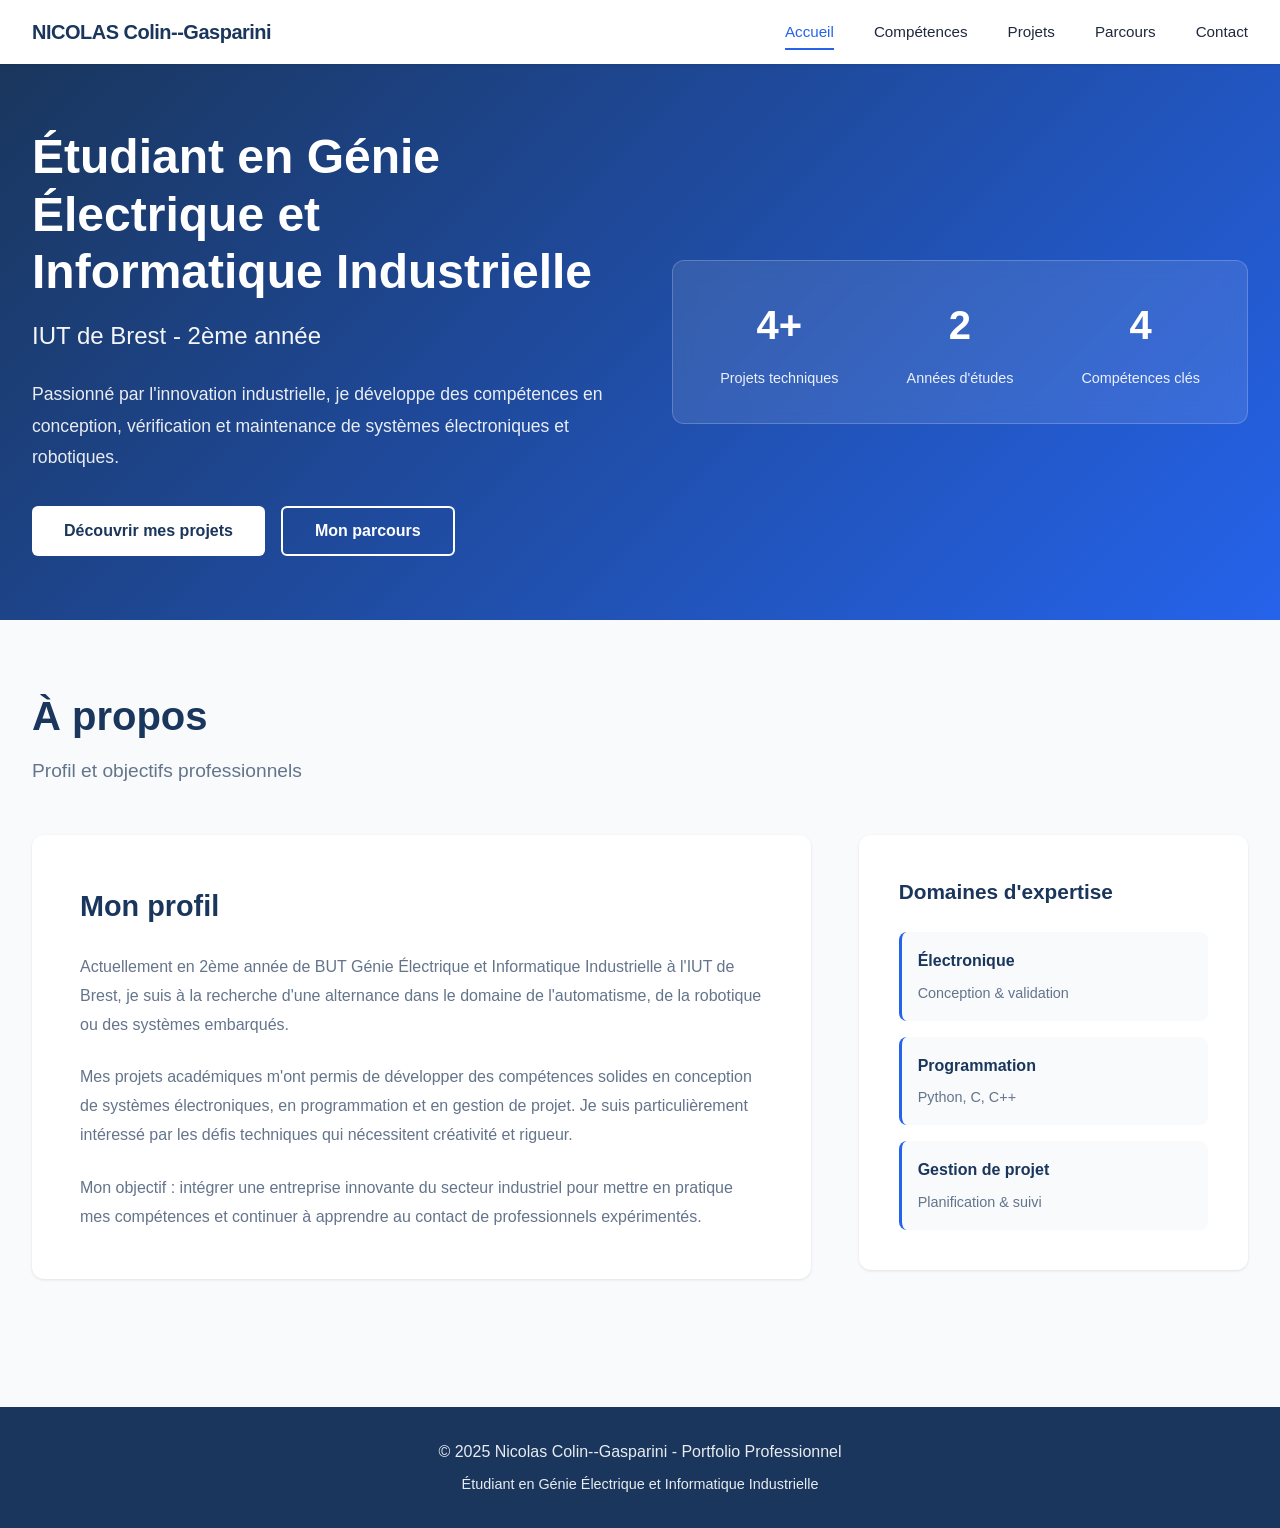
==== commit f2f00c3d: "Update index.html" ====
--- a/index.html
+++ b/index.html
@@ -3,7 +3,7 @@
 <head>
     <meta charset="UTF-8">
     <meta name="viewport" content="width=device-width, initial-scale=1.0">
-    <title>Mon Portfolio - CV</title>
+    <title>Nicolas Colin--Gasparini - Portfolio Professionnel</title>
     <style>
         * {
             margin: 0;
@@ -11,151 +11,136 @@
             box-sizing: border-box;
         }
 
+        :root {
+            --primary-color: #1a365d;
+            --secondary-color: #2563eb;
+            --accent-color: #3b82f6;
+            --text-dark: #1e293b;
+            --text-light: #64748b;
+            --bg-light: #f8fafc;
+            --bg-white: #ffffff;
+            --border-color: #e2e8f0;
+        }
+
         body {
-            font-family: 'Segoe UI', Tahoma, Geneva, Verdana, sans-serif;
+            font-family: -apple-system, BlinkMacSystemFont, 'Segoe UI', 'Roboto', 'Helvetica', 'Arial', sans-serif;
             line-height: 1.6;
-            color: #2c3e50;
-            background: linear-gradient(135deg, #bdc3c7 0%, #2c3e50 100%);
-            min-height: 100vh;
-        }
-
-        /* Header */
+            color: var(--text-dark);
+            background: var(--bg-light);
+        }
+
+        /* Navigation professionnelle */
         header {
-            background: rgba(255, 255, 255, 0.98);
-            padding: 1.5rem 0;
-            box-shadow: 0 2px 15px rgba(0,0,0,0.2);
+            background: var(--bg-white);
+            box-shadow: 0 1px 3px rgba(0,0,0,0.1);
             position: sticky;
             top: 0;
-            z-index: 100;
+            z-index: 1000;
         }
 
         nav {
-            max-width: 1200px;
+            max-width: 1400px;
             margin: 0 auto;
-            padding: 0 2rem;
+            padding: 1rem 2rem;
             display: flex;
             justify-content: space-between;
             align-items: center;
         }
 
         .logo {
-            font-size: 1.5rem;
-            font-weight: bold;
-            color: #34495e;
+            font-size: 1.25rem;
+            font-weight: 700;
+            color: var(--primary-color);
+            letter-spacing: -0.5px;
         }
 
         .nav-links {
             display: flex;
-            gap: 2rem;
+            gap: 2.5rem;
             list-style: none;
         }
 
         .nav-links a {
             text-decoration: none;
-            color: #2c3e50;
+            color: var(--text-dark);
             font-weight: 500;
+            font-size: 0.95rem;
             transition: color 0.3s;
-            position: relative;
-        }
-
-        .nav-links a:hover {
-            color: #7f8c8d;
-        }
-
-        .nav-links a::after {
-            content: '';
-            position: absolute;
-            bottom: -5px;
-            left: 0;
-            width: 0;
-            height: 2px;
-            background: #7f8c8d;
-            transition: width 0.3s;
-        }
-
-        .nav-links a:hover::after {
-            width: 100%;
-        }
-
-        /* Hero Section */
+            padding: 0.5rem 0;
+            border-bottom: 2px solid transparent;
+        }
+
+        .nav-links a:hover,
+        .nav-links a.active {
+            color: var(--secondary-color);
+            border-bottom-color: var(--secondary-color);
+        }
+
+        /* Hero Section Professionnel */
         .hero {
-            max-width: 1200px;
+            background: linear-gradient(135deg, var(--primary-color) 0%, var(--secondary-color) 100%);
+            color: white;
+            padding: 4rem 2rem;
+        }
+
+        .hero-container {
+            max-width: 1400px;
             margin: 0 auto;
-            padding: 4rem 2rem;
-            text-align: center;
-            color: white;
-        }
-
-        .hero-content {
-            display: flex;
+            display: grid;
+            grid-template-columns: 1fr 1fr;
+            gap: 4rem;
             align-items: center;
-            justify-content: center;
-            gap: 3rem;
-            flex-wrap: wrap;
-        }
-
-        .hero-image {
-            width: 250px;
-            height: 250px;
-            border-radius: 50%;
-            border: 5px solid white;
-            box-shadow: 0 10px 30px rgba(0,0,0,0.3);
-            object-fit: cover;
-            background: #95a5a6;
-            display: flex;
-            align-items: center;
-            justify-content: center;
-            font-size: 5rem;
-            animation: fadeInLeft 1s;
-        }
-
-        .hero-text {
-            flex: 1;
-            min-width: 300px;
-            text-align: left;
-        }
-
-        .hero h1 {
+        }
+
+        .hero-content h1 {
             font-size: 3rem;
+            font-weight: 700;
             margin-bottom: 1rem;
-            animation: fadeInUp 1s;
-        }
-
-        .hero p {
-            font-size: 1.3rem;
+            line-height: 1.2;
+        }
+
+        .hero-subtitle {
+            font-size: 1.5rem;
+            margin-bottom: 1.5rem;
+            opacity: 0.95;
+            font-weight: 300;
+        }
+
+        .hero-description {
+            font-size: 1.1rem;
+            line-height: 1.8;
+            opacity: 0.9;
             margin-bottom: 2rem;
-            animation: fadeInUp 1s 0.2s backwards;
         }
 
         .hero-buttons {
             display: flex;
             gap: 1rem;
             flex-wrap: wrap;
-            animation: fadeInUp 1s 0.4s backwards;
-        }
-
-        /* Buttons */
+        }
+
         .btn {
-            padding: 1rem 2rem;
+            padding: 0.875rem 2rem;
             border: none;
-            border-radius: 50px;
+            border-radius: 6px;
             font-size: 1rem;
             font-weight: 600;
             cursor: pointer;
             transition: all 0.3s;
             text-decoration: none;
-            display: inline-block;
+            display: inline-flex;
+            align-items: center;
+            gap: 0.5rem;
         }
 
         .btn-primary {
-            background: #34495e;
-            color: white;
+            background: white;
+            color: var(--primary-color);
         }
 
         .btn-primary:hover {
-            background: #2c3e50;
-            transform: translateY(-3px);
-            box-shadow: 0 10px 20px rgba(0,0,0,0.3);
+            transform: translateY(-2px);
+            box-shadow: 0 4px 12px rgba(0,0,0,0.2);
         }
 
         .btn-secondary {
@@ -166,405 +151,358 @@
 
         .btn-secondary:hover {
             background: white;
-            color: #34495e;
-        }
-
-        .btn-small {
-            padding: 0.75rem 1.5rem;
+            color: var(--primary-color);
+        }
+
+        .hero-stats {
+            display: grid;
+            grid-template-columns: repeat(3, 1fr);
+            gap: 2rem;
+            padding: 2rem;
+            background: rgba(255,255,255,0.1);
+            backdrop-filter: blur(10px);
+            border-radius: 12px;
+            border: 1px solid rgba(255,255,255,0.2);
+        }
+
+        .stat-item {
+            text-align: center;
+        }
+
+        .stat-number {
+            font-size: 2.5rem;
+            font-weight: 700;
+            display: block;
+            margin-bottom: 0.5rem;
+        }
+
+        .stat-label {
             font-size: 0.9rem;
-            background: white;
-            color: #34495e;
-        }
-
-        .btn-small:hover {
-            background: #ecf0f1;
-            transform: translateY(-2px);
-            box-shadow: 0 5px 15px rgba(0,0,0,0.2);
-        }
-
-        /* Main Content Sections */
+            opacity: 0.9;
+        }
+
+        /* Container principal */
         .container {
-            max-width: 1200px;
+            max-width: 1400px;
             margin: 0 auto;
-            padding: 2rem;
+            padding: 4rem 2rem;
         }
 
         section {
-            background: white;
-            margin: 2rem 0;
-            padding: 3rem;
-            border-radius: 20px;
-            box-shadow: 0 5px 25px rgba(0,0,0,0.15);
             display: none;
+            animation: fadeIn 0.5s;
         }
 
         section.active {
             display: block;
-            animation: fadeIn 0.5s;
-        }
-
-        section h2 {
-            color: #34495e;
-            margin-bottom: 2rem;
+        }
+
+        .section-header {
+            margin-bottom: 3rem;
+        }
+
+        .section-title {
             font-size: 2.5rem;
-            border-bottom: 4px solid #7f8c8d;
-            padding-bottom: 0.5rem;
-        }
-
-        /* About Section */
-        .about-content {
+            font-weight: 700;
+            color: var(--primary-color);
+            margin-bottom: 0.5rem;
+        }
+
+        .section-subtitle {
+            font-size: 1.2rem;
+            color: var(--text-light);
+        }
+
+        /* Carte Mentale */
+        .mindmap-card {
+            background: white;
+            border-radius: 12px;
+            padding: 3rem;
+            box-shadow: 0 1px 3px rgba(0,0,0,0.1);
+        }
+
+        .competences-grid {
             display: grid;
-            grid-template-columns: 300px 1fr;
+            grid-template-columns: repeat(2, 1fr);
+            gap: 2rem;
+            margin-top: 2rem;
+        }
+
+        .competence-card {
+            background: var(--bg-light);
+            padding: 2rem;
+            border-radius: 8px;
+            border-left: 4px solid var(--secondary-color);
+        }
+
+        .competence-card h3 {
+            color: var(--primary-color);
+            margin-bottom: 1rem;
+            font-size: 1.3rem;
+        }
+
+        .competence-list {
+            list-style: none;
+        }
+
+        .competence-list li {
+            padding: 0.5rem 0;
+            color: var(--text-light);
+            display: flex;
+            align-items: start;
+            gap: 0.5rem;
+        }
+
+        .competence-list li:before {
+            content: "✓";
+            color: var(--secondary-color);
+            font-weight: bold;
+        }
+
+        /* Projets Grid */
+        .projects-grid {
+            display: grid;
+            grid-template-columns: repeat(auto-fit, minmax(400px, 1fr));
+            gap: 2rem;
+        }
+
+        .project-card {
+            background: white;
+            border-radius: 12px;
+            overflow: hidden;
+            box-shadow: 0 1px 3px rgba(0,0,0,0.1);
+            transition: all 0.3s;
+            border: 1px solid var(--border-color);
+        }
+
+        .project-card:hover {
+            transform: translateY(-4px);
+            box-shadow: 0 12px 24px rgba(0,0,0,0.15);
+        }
+
+        .project-header {
+            background: linear-gradient(135deg, var(--primary-color), var(--secondary-color));
+            color: white;
+            padding: 2rem;
+            min-height: 160px;
+            display: flex;
+            flex-direction: column;
+            justify-content: center;
+        }
+
+        .project-icon {
+            font-size: 3rem;
+            margin-bottom: 1rem;
+        }
+
+        .project-content {
+            padding: 2rem;
+        }
+
+        .project-content h3 {
+            color: var(--primary-color);
+            margin-bottom: 1rem;
+            font-size: 1.4rem;
+        }
+
+        .project-content p {
+            color: var(--text-light);
+            margin-bottom: 1.5rem;
+            line-height: 1.8;
+        }
+
+        .project-tech {
+            display: flex;
+            flex-wrap: wrap;
+            gap: 0.5rem;
+            margin-bottom: 1.5rem;
+        }
+
+        .tech-tag {
+            background: var(--bg-light);
+            color: var(--text-dark);
+            padding: 0.4rem 1rem;
+            border-radius: 6px;
+            font-size: 0.85rem;
+            font-weight: 500;
+            border: 1px solid var(--border-color);
+        }
+
+        .btn-small {
+            padding: 0.625rem 1.5rem;
+            font-size: 0.9rem;
+            background: var(--secondary-color);
+            color: white;
+        }
+
+        .btn-small:hover {
+            background: var(--primary-color);
+        }
+
+        /* CV Section */
+        .cv-container {
+            background: white;
+            border-radius: 12px;
+            padding: 3rem;
+            box-shadow: 0 1px 3px rgba(0,0,0,0.1);
+        }
+
+        .cv-header {
+            display: flex;
+            align-items: center;
             gap: 3rem;
-            align-items: start;
-        }
-
-        .profile-container {
-            text-align: center;
-        }
-
-        .profile-img-large {
-            width: 250px;
-            height: 250px;
-            border-radius: 20px;
-            background: linear-gradient(135deg, #95a5a6 0%, #7f8c8d 100%);
+            padding-bottom: 3rem;
+            border-bottom: 2px solid var(--border-color);
+            margin-bottom: 3rem;
+        }
+
+        .cv-photo {
+            width: 180px;
+            height: 180px;
+            border-radius: 12px;
+            background: linear-gradient(135deg, var(--primary-color), var(--secondary-color));
             display: flex;
             align-items: center;
             justify-content: center;
-            font-size: 6rem;
             color: white;
-            margin: 0 auto 1rem;
-            box-shadow: 0 10px 30px rgba(0,0,0,0.2);
-            object-fit: cover;
-        }
-
-        .about-text {
-            background: #f8f9fa;
-            padding: 2rem;
-            border-radius: 15px;
-            border-left: 5px solid #7f8c8d;
-        }
-
-        .about-text p {
-            margin-bottom: 1rem;
-            color: #7f8c8d;
-        }
-
-        .skills-list {
+            font-size: 4rem;
+            flex-shrink: 0;
+            box-shadow: 0 4px 12px rgba(0,0,0,0.1);
+        }
+
+        .cv-info h2 {
+            font-size: 2rem;
+            color: var(--primary-color);
+            margin-bottom: 0.5rem;
+        }
+
+        .cv-title {
+            font-size: 1.3rem;
+            color: var(--text-light);
+            margin-bottom: 1.5rem;
+        }
+
+        .cv-contact {
             display: grid;
-            grid-template-columns: repeat(auto-fit, minmax(200px, 1fr));
+            grid-template-columns: repeat(2, 1fr);
             gap: 1rem;
-            margin-top: 1.5rem;
-        }
-
-        .skill-item {
-            background: white;
-            padding: 1rem;
-            border-radius: 10px;
-            box-shadow: 0 3px 10px rgba(0,0,0,0.1);
-            text-align: center;
-            transition: transform 0.3s;
-        }
-
-        .skill-item:hover {
-            transform: translateY(-5px);
-        }
-
-        .skill-item p {
-            color: #7f8c8d;
-        }
-
-        /* Projects Section */
-        .projects-grid {
-            display: grid;
-            grid-template-columns: repeat(auto-fit, minmax(320px, 1fr));
-            gap: 2rem;
-        }
-
-        .project-card {
-            background: linear-gradient(135deg, #95a5a6 0%, #7f8c8d 100%);
-            border-radius: 20px;
-            overflow: hidden;
-            color: white;
-            transition: transform 0.3s;
-            box-shadow: 0 5px 20px rgba(0,0,0,0.2);
-        }
-
-        .project-card:hover {
-            transform: translateY(-10px);
-        }
-
-        .project-image {
-            width: 100%;
-            height: 200px;
-            background: #bdc3c7;
+        }
+
+        .cv-contact-item {
             display: flex;
             align-items: center;
-            justify-content: center;
-            font-size: 4rem;
-            color: white;
-            object-fit: cover;
-        }
-
-        .project-content {
+            gap: 0.75rem;
+            color: var(--text-light);
+        }
+
+        .cv-section {
+            margin-bottom: 3rem;
+        }
+
+        .cv-section h3 {
+            font-size: 1.8rem;
+            color: var(--primary-color);
+            margin-bottom: 2rem;
+            padding-bottom: 0.75rem;
+            border-bottom: 3px solid var(--secondary-color);
+            display: inline-block;
+        }
+
+        .cv-item {
+            background: var(--bg-light);
             padding: 2rem;
-        }
-
-        .project-content h3 {
+            border-radius: 8px;
+            margin-bottom: 1.5rem;
+            border-left: 4px solid var(--secondary-color);
+        }
+
+        .cv-item h4 {
+            color: var(--primary-color);
+            font-size: 1.3rem;
+            margin-bottom: 0.5rem;
+        }
+
+        .cv-date {
+            color: var(--secondary-color);
+            font-weight: 600;
             margin-bottom: 1rem;
-            font-size: 1.5rem;
-        }
-
-        .project-tech {
-            display: flex;
-            gap: 0.5rem;
-            flex-wrap: wrap;
-            margin-top: 1.5rem;
-            margin-bottom: 1.5rem;
-        }
-
-        .tech-tag {
-            background: rgba(255,255,255,0.25);
-            padding: 0.4rem 1rem;
-            border-radius: 20px;
-            font-size: 0.85rem;
-            border: 1px solid rgba(255,255,255,0.3);
-        }
-
-        /* Project Detail Page */
-        .project-detail {
-            animation: fadeIn 0.5s;
-        }
-
-        .back-button {
-            margin-bottom: 2rem;
-            display: inline-flex;
-            align-items: center;
-            gap: 0.5rem;
-            color: #7f8c8d;
-            text-decoration: none;
-            font-weight: 600;
-            transition: color 0.3s;
-        }
-
-        .back-button:hover {
-            color: #34495e;
-        }
-
-        .project-detail-header {
-            background: linear-gradient(135deg, #95a5a6 0%, #7f8c8d 100%);
-            color: white;
-            padding: 3rem;
-            border-radius: 15px;
-            margin-bottom: 2rem;
-        }
-
-        .project-detail-header h2 {
-            color: white;
-            border: none;
-            margin-bottom: 1rem;
-        }
-
-        .project-detail-content {
+            font-size: 0.95rem;
+        }
+
+        .cv-item ul {
+            margin-top: 1rem;
+            padding-left: 1.5rem;
+            color: var(--text-light);
+        }
+
+        .cv-item ul li {
+            margin-bottom: 0.5rem;
+            line-height: 1.6;
+        }
+
+        /* Contact Section */
+        .contact-grid {
             display: grid;
+            grid-template-columns: repeat(auto-fit, minmax(300px, 1fr));
             gap: 2rem;
         }
 
-        .detail-section {
-            background: #f8f9fa;
-            padding: 2rem;
-            border-radius: 15px;
-            border-left: 5px solid #7f8c8d;
-        }
-
-        .detail-section h3 {
-            color: #34495e;
-            margin-bottom: 1rem;
-            font-size: 1.5rem;
-        }
-
-        .detail-section p {
-            color: #7f8c8d;
-            margin-bottom: 0.5rem;
-        }
-
-        .project-images {
-            display: grid;
-            grid-template-columns: repeat(auto-fit, minmax(250px, 1fr));
-            gap: 1rem;
-            margin-top: 1rem;
-        }
-
-        .project-image-item {
-            width: 100%;
-            height: 200px;
-            background: #ecf0f1;
-            border-radius: 10px;
-            display: flex;
-            align-items: center;
-            justify-content: center;
-            font-size: 3rem;
-            color: #bdc3c7;
-        }
-
-        /* CV Section */
-        .cv-header {
-            display: flex;
-            align-items: center;
-            gap: 2rem;
-            background: #ecf0f1;
-            padding: 2rem;
-            border-radius: 15px;
-            margin-bottom: 2rem;
-        }
-
-        .cv-photo {
-            width: 150px;
-            height: 150px;
-            border-radius: 50%;
-            background: #95a5a6;
-            display: flex;
-            align-items: center;
-            justify-content: center;
-            font-size: 4rem;
-            color: white;
-            box-shadow: 0 5px 15px rgba(0,0,0,0.2);
-            flex-shrink: 0;
-        }
-
-        .cv-section {
-            margin-bottom: 2.5rem;
-        }
-
-        .cv-section h3 {
-            color: #34495e;
-            margin-bottom: 1.5rem;
-            display: flex;
-            align-items: center;
-            gap: 0.5rem;
-            font-size: 1.8rem;
-        }
-
-        .cv-item {
-            margin-bottom: 2rem;
-            padding: 1.5rem;
-            background: #f8f9fa;
-            border-radius: 10px;
-            border-left: 5px solid #7f8c8d;
+        .contact-card {
+            background: white;
+            padding: 2.5rem;
+            border-radius: 12px;
+            text-align: center;
+            box-shadow: 0 1px 3px rgba(0,0,0,0.1);
             transition: transform 0.3s;
-        }
-
-        .cv-item:hover {
-            transform: translateX(10px);
-        }
-
-        .cv-item h4 {
-            margin-bottom: 0.5rem;
-            color: #2c3e50;
-            font-size: 1.3rem;
-        }
-
-        .cv-date {
-            color: #7f8c8d;
-            font-style: italic;
-            font-size: 0.95rem;
-            font-weight: bold;
-        }
-
-        .cv-item p, .cv-item ul {
-            color: #7f8c8d;
-        }
-
-        .cv-item ul {
-            margin-top: 0.5rem;
-            padding-left: 1.5rem;
-        }
-
-        /* Contact Section */
-        .contact-content {
-            display: grid;
-            grid-template-columns: 1fr 1fr;
-            gap: 3rem;
-        }
-
-        .contact-info {
-            display: flex;
-            flex-direction: column;
-            gap: 1.5rem;
-        }
-
-        .contact-item {
-            display: flex;
-            align-items: center;
-            gap: 1.5rem;
-            padding: 1.5rem;
-            background: #f8f9fa;
-            border-radius: 15px;
-            transition: all 0.3s;
-        }
-
-        .contact-item:hover {
-            background: #ecf0f1;
-            transform: translateX(10px);
-        }
-
-        .contact-item span {
-            color: #7f8c8d;
+            border: 1px solid var(--border-color);
+        }
+
+        .contact-card:hover {
+            transform: translateY(-4px);
         }
 
         .contact-icon {
-            width: 60px;
-            height: 60px;
-            background: linear-gradient(135deg, #95a5a6 0%, #7f8c8d 100%);
+            width: 80px;
+            height: 80px;
+            background: linear-gradient(135deg, var(--primary-color), var(--secondary-color));
             border-radius: 50%;
             display: flex;
             align-items: center;
             justify-content: center;
+            margin: 0 auto 1.5rem;
+            font-size: 2rem;
             color: white;
-            font-size: 1.8rem;
-            flex-shrink: 0;
-        }
-
-        .contact-image {
-            width: 100%;
-            height: 400px;
-            background: #ecf0f1;
-            border-radius: 15px;
-            display: flex;
-            align-items: center;
-            justify-content: center;
-            font-size: 5rem;
-            color: #bdc3c7;
-            box-shadow: 0 5px 20px rgba(0,0,0,0.1);
+        }
+
+        .contact-card h3 {
+            color: var(--primary-color);
+            margin-bottom: 0.75rem;
+            font-size: 1.2rem;
+        }
+
+        .contact-card p {
+            color: var(--text-light);
+            word-break: break-word;
         }
 
         /* Footer */
         footer {
-            background: rgba(255, 255, 255, 0.98);
+            background: var(--primary-color);
+            color: white;
             text-align: center;
             padding: 2rem;
-            margin-top: 3rem;
-            box-shadow: 0 -2px 15px rgba(0,0,0,0.1);
+            margin-top: 4rem;
         }
 
         footer p {
-            color: #7f8c8d;
+            opacity: 0.9;
         }
 
         /* Animations */
         @keyframes fadeIn {
             from {
                 opacity: 0;
-            }
-            to {
-                opacity: 1;
-            }
-        }
-
-        @keyframes fadeInUp {
-            from {
-                opacity: 0;
-                transform: translateY(30px);
+                transform: translateY(20px);
             }
             to {
                 opacity: 1;
@@ -572,64 +510,117 @@
             }
         }
 
-        @keyframes fadeInLeft {
-            from {
-                opacity: 0;
-                transform: translateX(-30px);
-            }
-            to {
-                opacity: 1;
-                transform: translateX(0);
-            }
-        }
-
         /* Responsive */
+        @media (max-width: 1024px) {
+            .hero-container {
+                grid-template-columns: 1fr;
+            }
+
+            .hero-stats {
+                grid-template-columns: repeat(3, 1fr);
+            }
+
+            .competences-grid {
+                grid-template-columns: 1fr;
+            }
+        }
+
         @media (max-width: 768px) {
-            .hero h1 {
+            .hero-content h1 {
                 font-size: 2rem;
             }
 
-            .hero-content {
-                flex-direction: column;
-            }
-
-            .hero-text {
-                text-align: center;
-            }
-
-            .hero-buttons {
-                justify-content: center;
-            }
-
-            .about-content {
-                grid-template-columns: 1fr;
-            }
-
-            .contact-content {
-                grid-template-columns: 1fr;
+            .hero-subtitle {
+                font-size: 1.2rem;
             }
 
             .nav-links {
                 gap: 1rem;
-                font-size: 0.9rem;
-            }
-
-            section {
-                padding: 2rem 1rem;
-            }
+                font-size: 0.85rem;
+            }
+
+            .projects-grid {
+                grid-template-columns: 1fr;
+            }
+
+            .cv-header {
+                flex-direction: column;
+                text-align: center;
+            }
+
+            .cv-contact {
+                grid-template-columns: 1fr;
+            }
+
+            .hero-stats {
+                grid-template-columns: 1fr;
+            }
+        }
+
+        /* Detail du projet */
+        .back-button {
+            display: inline-flex;
+            align-items: center;
+            gap: 0.5rem;
+            color: var(--secondary-color);
+            text-decoration: none;
+            font-weight: 600;
+            margin-bottom: 2rem;
+            transition: gap 0.3s;
+        }
+
+        .back-button:hover {
+            gap: 1rem;
+        }
+
+        .project-detail-header {
+            background: linear-gradient(135deg, var(--primary-color), var(--secondary-color));
+            color: white;
+            padding: 3rem;
+            border-radius: 12px;
+            margin-bottom: 3rem;
+        }
+
+        .project-detail-header h2 {
+            font-size: 2.5rem;
+            margin-bottom: 1rem;
+        }
+
+        .detail-content {
+            display: grid;
+            gap: 2rem;
+        }
+
+        .detail-card {
+            background: white;
+            padding: 2.5rem;
+            border-radius: 12px;
+            box-shadow: 0 1px 3px rgba(0,0,0,0.1);
+            border-left: 4px solid var(--secondary-color);
+        }
+
+        .detail-card h3 {
+            color: var(--primary-color);
+            margin-bottom: 1.5rem;
+            font-size: 1.5rem;
+        }
+
+        .detail-card p {
+            color: var(--text-light);
+            line-height: 1.8;
         }
     </style>
 </head>
 <body>
-    <!-- Header Navigation -->
+    <!-- Navigation -->
     <header>
         <nav>
-            <div class="logo">Mon Portfolio</div>
+            <div class="logo">NICOLAS Colin--Gasparini</div>
             <ul class="nav-links">
-                <li><a href="#" onclick="showSection('home')">Accueil</a></li>
-                <li><a href="#" onclick="showSection('mindmap')">Carte Mentale</a></li>
+                <li><a href="#" onclick="showSection('home')" class="active">Accueil</a></li>
+                <li><a href="#" onclick="showSection('competences')">Compétences</a></li>
                 <li><a href="#" onclick="showSection('projects')">Projets</a></li>
-                <li><a href="#" onclick="showSection('cv')">CV</a></li>
+                <li><a href="#" onclick="showSection('cv')">Parcours</a></li>
                 <li><a href="#" onclick="showSection('contact')">Contact</a></li>
             </ul>
         </nav>
@@ -637,17 +628,35 @@
 
     <!-- Hero Section -->
     <div class="hero">
-        <div class="hero-content">
-            <div class="hero-image">
-                📸
-            </div>
-            <div class="hero-text">
-                <h1>Nicolas COLIN--GASPARINI</h1>
-                <p>Étudiant en Génie Électrique et Informatique Industrielle</p>
+        <div class="hero-container">
+            <div class="hero-content">
+                <h1>Étudiant en Génie Électrique et Informatique Industrielle</h1>
+                <p class="hero-subtitle">IUT de Brest - 2ème année</p>
+                <p class="hero-description">
+                    Passionné par l'innovation industrielle, je développe des compétences en conception, 
+                    vérification et maintenance de systèmes électroniques et robotiques.
+                </p>
                 <div class="hero-buttons">
-                    <button class="btn btn-primary" onclick="showSection('projects')">Voir mes projets</button>
-                    <button class="btn btn-secondary" onclick="showSection('cv')">Mon CV</button>
-                    <button class="btn btn-secondary" onclick="showSection('mindmap')">Carte Mentale</button>
+                    <button class="btn btn-primary" onclick="showSection('projects')">
+                        Découvrir mes projets
+                    </button>
+                    <button class="btn btn-secondary" onclick="showSection('cv')">
+                        Mon parcours
+                    </button>
+                </div>
+            </div>
+            <div class="hero-stats">
+                <div class="stat-item">
+                    <span class="stat-number">4+</span>
+                    <span class="stat-label">Projets techniques</span>
+                </div>
+                <div class="stat-item">
+                    <span class="stat-number">2</span>
+                    <span class="stat-label">Années d'études</span>
+                </div>
+                <div class="stat-item">
+                    <span class="stat-number">4</span>
+                    <span class="stat-label">Compétences clés</span>
                 </div>
             </div>
         </div>
@@ -657,150 +666,199 @@
     <div class="container">
         <!-- Home Section -->
         <section id="home" class="active">
-            <h2>À propos de moi</h2>
-            <div class="about-content">
-                <div class="profile-container">
-                    <div class="profile-img-large">
-                        👤
-                    </div>
-                    <h3 style="color: #34495e; margin-top: 1rem;">Nicolas COLIN--GASPARINI</h3>
-                    <p style="color: #7f8c8d;">Étudiant en GEII</p>
-                </div>
-                <div class="about-text">
-                    <p><strong>Étudiant en Génie Électrique et Informatique Industrielle</strong></p>
-                    <p>Actuellement en 2ème année de BUT Génie Électrique et Informatique Industrielle à l'IUT de Brest, 
-                    je suis à la recherche d'une alternance dans le domaine de l'automatisme, de la robotique ou des systèmes embarqués.</p>
-                    <p>Mes projets académiques m'ont permis de développer des compétences solides en conception de systèmes électroniques, 
-                    en programmation et en gestion de projet. Je suis particulièrement intéressé par les défis techniques 
-                    qui nécessitent créativité et rigueur.</p>
-                    
-                    <div class="skills-list">
-                        <div class="skill-item">
-                            <strong>💻 Programmation</strong>
-                            <p>Python, MicroPython, C, C++</p>
+            <div class="section-header">
+                <h2 class="section-title">À propos</h2>
+                <p class="section-subtitle">Profil et objectifs professionnels</p>
+            </div>
+            
+            <div style="display: grid; grid-template-columns: 2fr 1fr; gap: 3rem;">
+                <div>
+                    <div style="background: white; padding: 3rem; border-radius: 12px; box-shadow: 0 1px 3px rgba(0,0,0,0.1);">
+                        <h3 style="color: var(--primary-color); margin-bottom: 1.5rem; font-size: 1.8rem;">Mon profil</h3>
+                        <p style="color: var(--text-light); line-height: 1.8; margin-bottom: 1.5rem;">
+                            Actuellement en 2ème année de BUT Génie Électrique et Informatique Industrielle à l'IUT de Brest, 
+                            je suis à la recherche d'une alternance dans le domaine de l'automatisme, de la robotique ou des systèmes embarqués.
+                        </p>
+                        <p style="color: var(--text-light); line-height: 1.8; margin-bottom: 1.5rem;">
+                            Mes projets académiques m'ont permis de développer des compétences solides en conception de systèmes électroniques, 
+                            en programmation et en gestion de projet. Je suis particulièrement intéressé par les défis techniques 
+                            qui nécessitent créativité et rigueur.
+                        </p>
+                        <p style="color: var(--text-light); line-height: 1.8;">
+                            Mon objectif : intégrer une entreprise innovante du secteur industriel pour mettre en pratique mes compétences 
+                            et continuer à apprendre au contact de professionnels expérimentés.
+                        </p>
+                    </div>
+                </div>
+                
+                <div>
+                    <div style="background: white; padding: 2.5rem; border-radius: 12px; box-shadow: 0 1px 3px rgba(0,0,0,0.1);">
+                        <h3 style="color: var(--primary-color); margin-bottom: 1.5rem; font-size: 1.3rem;">Domaines d'expertise</h3>
+                        <div style="display: flex; flex-direction: column; gap: 1rem;">
+                            <div style="padding: 1rem; background: var(--bg-light); border-radius: 8px; border-left: 3px solid var(--secondary-color);">
+                                <strong style="color: var(--primary-color);">Électronique</strong>
+                                <p style="color: var(--text-light); font-size: 0.9rem; margin-top: 0.5rem;">Conception & validation</p>
+                            </div>
+                            <div style="padding: 1rem; background: var(--bg-light); border-radius: 8px; border-left: 3px solid var(--secondary-color);">
+                                <strong style="color: var(--primary-color);">Programmation</strong>
+                                <p style="color: var(--text-light); font-size: 0.9rem; margin-top: 0.5rem;">Python, C, C++</p>
+                            </div>
+                            <div style="padding: 1rem; background: var(--bg-light); border-radius: 8px; border-left: 3px solid var(--secondary-color);">
+                                <strong style="color: var(--primary-color);">Gestion de projet</strong>
+                                <p style="color: var(--text-light); font-size: 0.9rem; margin-top: 0.5rem;">Planification & suivi</p>
+                            </div>
                         </div>
-                        <div class="skill-item">
-                            <strong>⚙️ Électronique</strong>
-                            <p>Conception PCB, Tests et validation</p>
-                        </div>
-                        <div class="skill-item">
-                            <strong>🎨 Robotique</strong>
-                            <p>Systèmes autonomes, Capteurs</p>
-                        </div>
-                        <div class="skill-item">
-                            <strong>📊 Gestion de projet</strong>
-                            <p>Planification, Documentation</p>
-                        </div>
                     </div>
                 </div>
             </div>
         </section>
 
-        <!-- Mind Map Section -->
-        <section id="mindmap">
-            <h2>📊 Ma Carte Mentale</h2>
-            <div style="padding: 2rem; text-align: center;">
-                <div style="width: 100%; max-width: 100%; background: white; border-radius: 10px; padding: 1rem; box-shadow: 0 5px 15px rgba(0,0,0,0.1);">
+        <!-- Compétences Section -->
+        <section id="competences">
+            <div class="section-header">
+                <h2 class="section-title">Compétences</h2>
+                <p class="section-subtitle">Les 4 piliers du Génie Électrique et Informatique Industrielle</p>
+            </div>
+
+            <div class="mindmap-card">
+                <div style="text-align: center; margin-bottom: 3rem;">
                     <div class="mxgraph" style="max-width:100%;border:1px solid transparent;" data-mxgraph="{&quot;highlight&quot;:&quot;#0000ff&quot;,&quot;nav&quot;:true,&quot;resize&quot;:true,&quot;dark-mode&quot;:&quot;auto&quot;,&quot;toolbar&quot;:&quot;zoom layers tags lightbox&quot;,&quot;edit&quot;:&quot;_blank&quot;,&quot;xml&quot;:&quot;&lt;mxfile host=\&quot;app.diagrams.net\&quot; agent=\&quot;Mozilla/5.0 (Windows NT 10.0; Win64; x64; rv:147.0) Gecko/20100101 Firefox/147.0\&quot; version=\&quot;29.3.7\&quot;&gt;\n  &lt;diagram name=\&quot;Page-1\&quot; id=\&quot;tbJn59GSlIwSno3OuVhb\&quot;&gt;\n    &lt;mxGraphModel dx=\&quot;1375\&quot; dy=\&quot;779\&quot; grid=\&quot;1\&quot; gridSize=\&quot;10\&quot; guides=\&quot;1\&quot; tooltips=\&quot;1\&quot; connect=\&quot;1\&quot; arrows=\&quot;1\&quot; fold=\&quot;1\&quot; page=\&quot;1\&quot; pageScale=\&quot;1\&quot; pageWidth=\&quot;1169\&quot; pageHeight=\&quot;827\&quot; math=\&quot;0\&quot; shadow=\&quot;0\&quot;&gt;\n      &lt;root&gt;\n        &lt;mxCell id=\&quot;0\&quot; /&gt;\n        &lt;mxCell id=\&quot;1\&quot; parent=\&quot;0\&quot; /&gt;\n        &lt;mxCell id=\&quot;YZi-H2nwzNP1CEJg7ZM0-36\&quot; edge=\&quot;1\&quot; parent=\&quot;1\&quot; source=\&quot;YZi-H2nwzNP1CEJg7ZM0-18\&quot; style=\&quot;edgeStyle=orthogonalEdgeStyle;rounded=0;orthogonalLoop=1;jettySize=auto;html=1;exitX=0.25;exitY=0;exitDx=0;exitDy=0;entryX=1;entryY=0.5;entryDx=0;entryDy=0;\&quot; target=\&quot;YZi-H2nwzNP1CEJg7ZM0-22\&quot;&gt;\n          &lt;mxGeometry relative=\&quot;1\&quot; as=\&quot;geometry\&quot; /&gt;\n        &lt;/mxCell&gt;\n        &lt;mxCell id=\&quot;YZi-H2nwzNP1CEJg7ZM0-37\&quot; edge=\&quot;1\&quot; parent=\&quot;1\&quot; source=\&quot;YZi-H2nwzNP1CEJg7ZM0-18\&quot; style=\&quot;edgeStyle=orthogonalEdgeStyle;rounded=0;orthogonalLoop=1;jettySize=auto;html=1;exitX=0.25;exitY=1;exitDx=0;exitDy=0;entryX=1;entryY=0.5;entryDx=0;entryDy=0;\&quot; target=\&quot;YZi-H2nwzNP1CEJg7ZM0-23\&quot;&gt;\n          &lt;mxGeometry relative=\&quot;1\&quot; as=\&quot;geometry\&quot; /&gt;\n        &lt;/mxCell&gt;\n        &lt;mxCell id=\&quot;YZi-H2nwzNP1CEJg7ZM0-18\&quot; parent=\&quot;1\&quot; style=\&quot;rounded=0;whiteSpace=wrap;html=1;strokeWidth=5;strokeColor=#FF8000;\&quot; value=\&quot;&amp;lt;div&amp;gt;&amp;lt;font style=&amp;quot;font-size: 30px;&amp;quot;&amp;gt;Vérifier&amp;lt;/font&amp;gt;&amp;lt;/div&amp;gt;\&quot; vertex=\&quot;1\&quot;&gt;\n          &lt;mxGeometry height=\&quot;100\&quot; width=\&quot;180\&quot; x=\&quot;250\&quot; y=\&quot;341\&quot; as=\&quot;geometry\&quot; /&gt;\n        &lt;/mxCell&gt;\n        &lt;mxCell id=\&quot;YZi-H2nwzNP1CEJg7ZM0-45\&quot; edge=\&quot;1\&quot; parent=\&quot;1\&quot; source=\&quot;YZi-H2nwzNP1CEJg7ZM0-19\&quot; style=\&quot;edgeStyle=orthogonalEdgeStyle;rounded=0;orthogonalLoop=1;jettySize=auto;html=1;exitX=0.75;exitY=0;exitDx=0;exitDy=0;entryX=0;entryY=0.5;entryDx=0;entryDy=0;\&quot; target=\&quot;YZi-H2nwzNP1CEJg7ZM0-24\&quot;&gt;\n          &lt;mxGeometry relative=\&quot;1\&quot; as=\&quot;geometry\&quot; /&gt;\n        &lt;/mxCell&gt;\n        &lt;mxCell id=\&quot;YZi-H2nwzNP1CEJg7ZM0-46\&quot; edge=\&quot;1\&quot; parent=\&quot;1\&quot; source=\&quot;YZi-H2nwzNP1CEJg7ZM0-19\&quot; style=\&quot;edgeStyle=orthogonalEdgeStyle;rounded=0;orthogonalLoop=1;jettySize=auto;html=1;exitX=0.75;exitY=1;exitDx=0;exitDy=0;entryX=0;entryY=0.5;entryDx=0;entryDy=0;\&quot; target=\&quot;YZi-H2nwzNP1CEJg7ZM0-25\&quot;&gt;\n          &lt;mxGeometry relative=\&quot;1\&quot; as=\&quot;geometry\&quot; /&gt;\n        &lt;/mxCell&gt;\n        &lt;mxCell id=\&quot;YZi-H2nwzNP1CEJg7ZM0-19\&quot; parent=\&quot;1\&quot; style=\&quot;rounded=0;whiteSpace=wrap;html=1;strokeColor=#FF0000;strokeWidth=5;perimeterSpacing=0;\&quot; value=\&quot;&amp;lt;font style=&amp;quot;font-size: 30px;&amp;quot;&amp;gt;Concevoir&amp;lt;/font&amp;gt;\&quot; vertex=\&quot;1\&quot;&gt;\n          &lt;mxGeometry height=\&quot;100\&quot; width=\&quot;180\&quot; x=\&quot;710\&quot; y=\&quot;341\&quot; as=\&quot;geometry\&quot; /&gt;\n        &lt;/mxCell&gt;\n        &lt;mxCell id=\&quot;YZi-H2nwzNP1CEJg7ZM0-38\&quot; edge=\&quot;1\&quot; parent=\&quot;1\&quot; source=\&quot;YZi-H2nwzNP1CEJg7ZM0-20\&quot; style=\&quot;edgeStyle=orthogonalEdgeStyle;rounded=0;orthogonalLoop=1;jettySize=auto;html=1;exitX=0;exitY=0.25;exitDx=0;exitDy=0;entryX=0.5;entryY=1;entryDx=0;entryDy=0;\&quot; target=\&quot;YZi-H2nwzNP1CEJg7ZM0-30\&quot;&gt;\n          &lt;mxGeometry relative=\&quot;1\&quot; as=\&quot;geometry\&quot; /&gt;\n        &lt;/mxCell&gt;\n        &lt;mxCell id=\&quot;YZi-H2nwzNP1CEJg7ZM0-39\&quot; edge=\&quot;1\&quot; parent=\&quot;1\&quot; source=\&quot;YZi-H2nwzNP1CEJg7ZM0-20\&quot; style=\&quot;edgeStyle=orthogonalEdgeStyle;rounded=0;orthogonalLoop=1;jettySize=auto;html=1;exitX=1;exitY=0.25;exitDx=0;exitDy=0;entryX=0.5;entryY=1;entryDx=0;entryDy=0;\&quot; target=\&quot;YZi-H2nwzNP1CEJg7ZM0-31\&quot;&gt;\n          &lt;mxGeometry relative=\&quot;1\&quot; as=\&quot;geometry\&quot; /&gt;\n        &lt;/mxCell&gt;\n        &lt;mxCell id=\&quot;YZi-H2nwzNP1CEJg7ZM0-20\&quot; parent=\&quot;1\&quot; style=\&quot;rounded=0;whiteSpace=wrap;html=1;strokeWidth=5;strokeColor=light-dark(#66CC00,#EDEDED);\&quot; value=\&quot;&amp;lt;font style=&amp;quot;font-size: 30px;&amp;quot;&amp;gt;Implanter&amp;lt;/font&amp;gt;\&quot; vertex=\&quot;1\&quot;&gt;\n          &lt;mxGeometry height=\&quot;100\&quot; width=\&quot;180\&quot; x=\&quot;490\&quot; y=\&quot;210\&quot; as=\&quot;geometry\&quot; /&gt;\n        &lt;/mxCell&gt;\n        &lt;mxCell id=\&quot;YZi-H2nwzNP1CEJg7ZM0-40\&quot; edge=\&quot;1\&quot; parent=\&quot;1\&quot; source=\&quot;YZi-H2nwzNP1CEJg7ZM0-21\&quot; style=\&quot;edgeStyle=orthogonalEdgeStyle;rounded=0;orthogonalLoop=1;jettySize=auto;html=1;exitX=0;exitY=0.75;exitDx=0;exitDy=0;\&quot; target=\&quot;YZi-H2nwzNP1CEJg7ZM0-26\&quot;&gt;\n          &lt;mxGeometry relative=\&quot;1\&quot; as=\&quot;geometry\&quot; /&gt;\n        &lt;/mxCell&gt;\n        &lt;mxCell id=\&quot;YZi-H2nwzNP1CEJg7ZM0-41\&quot; edge=\&quot;1\&quot; parent=\&quot;1\&quot; source=\&quot;YZi-H2nwzNP1CEJg7ZM0-21\&quot; style=\&quot;edgeStyle=orthogonalEdgeStyle;rounded=0;orthogonalLoop=1;jettySize=auto;html=1;exitX=1;exitY=0.75;exitDx=0;exitDy=0;\&quot; target=\&quot;YZi-H2nwzNP1CEJg7ZM0-27\&quot;&gt;\n          &lt;mxGeometry relative=\&quot;1\&quot; as=\&quot;geometry\&quot; /&gt;\n        &lt;/mxCell&gt;\n        &lt;mxCell id=\&quot;YZi-H2nwzNP1CEJg7ZM0-42\&quot; edge=\&quot;1\&quot; parent=\&quot;1\&quot; source=\&quot;YZi-H2nwzNP1CEJg7ZM0-21\&quot; style=\&quot;edgeStyle=orthogonalEdgeStyle;rounded=0;orthogonalLoop=1;jettySize=auto;html=1;exitX=0.117;exitY=1;exitDx=0;exitDy=0;entryX=1;entryY=0.5;entryDx=0;entryDy=0;exitPerimeter=0;\&quot; target=\&quot;YZi-H2nwzNP1CEJg7ZM0-29\&quot;&gt;\n          &lt;mxGeometry relative=\&quot;1\&quot; as=\&quot;geometry\&quot; /&gt;\n        &lt;/mxCell&gt;\n        &lt;mxCell id=\&quot;YZi-H2nwzNP1CEJg7ZM0-44\&quot; edge=\&quot;1\&quot; parent=\&quot;1\&quot; source=\&quot;YZi-H2nwzNP1CEJg7ZM0-21\&quot; style=\&quot;edgeStyle=orthogonalEdgeStyle;rounded=0;orthogonalLoop=1;jettySize=auto;html=1;exitX=0.9;exitY=1.01;exitDx=0;exitDy=0;entryX=0;entryY=0.5;entryDx=0;entryDy=0;exitPerimeter=0;\&quot; target=\&quot;YZi-H2nwzNP1CEJg7ZM0-28\&quot;&gt;\n          &lt;mxGeometry relative=\&quot;1\&quot; as=\&quot;geometry\&quot; /&gt;\n        &lt;/mxCell&gt;\n        &lt;mxCell id=\&quot;YZi-H2nwzNP1CEJg7ZM0-21\&quot; parent=\&quot;1\&quot; style=\&quot;rounded=0;whiteSpace=wrap;html=1;strokeWidth=5;strokeColor=#CCCC00;\&quot; value=\&quot;&amp;lt;font style=&amp;quot;font-size: 30px;&amp;quot;&amp;gt;Maintenir&amp;lt;/font&amp;gt;\&quot; vertex=\&quot;1\&quot;&gt;\n          &lt;mxGeometry height=\&quot;100\&quot; width=\&quot;180\&quot; x=\&quot;490\&quot; y=\&quot;490\&quot; as=\&quot;geometry\&quot; /&gt;\n        &lt;/mxCell&gt;\n        &lt;mxCell id=\&quot;YZi-H2nwzNP1CEJg7ZM0-22\&quot; parent=\&quot;1\&quot; style=\&quot;rounded=1;whiteSpace=wrap;html=1;strokeWidth=5;strokeColor=#FF8000;\&quot; value=\&quot;&amp;amp;nbsp;Identifier les tests et mesures à mettre en place pour valider le fonctionnement d'un système\&quot; vertex=\&quot;1\&quot;&gt;\n          &lt;mxGeometry height=\&quot;98\&quot; width=\&quot;180\&quot; x=\&quot;70\&quot; y=\&quot;200\&quot; as=\&quot;geometry\&quot; /&gt;\n        &lt;/mxCell&gt;\n        &lt;mxCell id=\&quot;YZi-H2nwzNP1CEJg7ZM0-23\&quot; parent=\&quot;1\&quot; style=\&quot;rounded=1;whiteSpace=wrap;html=1;strokeWidth=5;strokeColor=#FF8000;\&quot; value=\&quot;&amp;amp;nbsp;Certifier le fonctionnement d'un nouvel équipement industriel\&quot; vertex=\&quot;1\&quot;&gt;\n          &lt;mxGeometry height=\&quot;90\&quot; width=\&quot;180\&quot; x=\&quot;70\&quot; y=\&quot;480\&quot; as=\&quot;geometry\&quot; /&gt;\n        &lt;/mxCell&gt;\n        &lt;mxCell id=\&quot;YZi-H2nwzNP1CEJg7ZM0-24\&quot; parent=\&quot;1\&quot; style=\&quot;rounded=1;whiteSpace=wrap;html=1;strokeWidth=5;strokeColor=#FF0000;\&quot; value=\&quot;Proposer des solutions techniques liées à l&amp;#39;analyse fonctionnelle\&quot; vertex=\&quot;1\&quot;&gt;\n          &lt;mxGeometry height=\&quot;90\&quot; width=\&quot;180\&quot; x=\&quot;910\&quot; y=\&quot;251\&quot; as=\&quot;geometry\&quot; /&gt;\n        &lt;/mxCell&gt;\n        &lt;mxCell id=\&quot;YZi-H2nwzNP1CEJg7ZM0-25\&quot; parent=\&quot;1\&quot; style=\&quot;rounded=1;whiteSpace=wrap;html=1;strokeWidth=5;strokeColor=#FF0000;\&quot; value=\&quot;Dérisquer les solutions techniques retenues\&quot; vertex=\&quot;1\&quot;&gt;\n          &lt;mxGeometry height=\&quot;90\&quot; width=\&quot;180\&quot; x=\&quot;920\&quot; y=\&quot;450\&quot; as=\&quot;geometry\&quot; /&gt;\n        &lt;/mxCell&gt;\n        &lt;mxCell id=\&quot;YZi-H2nwzNP1CEJg7ZM0-26\&quot; parent=\&quot;1\&quot; style=\&quot;rounded=1;whiteSpace=wrap;html=1;strokeWidth=5;strokeColor=#CCCC00;\&quot; value=\&quot;Exécuter l'entretien et le contrôle d'un système en respectant une procédure\&quot; vertex=\&quot;1\&quot;&gt;\n          &lt;mxGeometry height=\&quot;90\&quot; width=\&quot;180\&quot; x=\&quot;270\&quot; y=\&quot;600\&quot; as=\&quot;geometry\&quot; /&gt;\n        &lt;/mxCell&gt;\n        &lt;mxCell id=\&quot;YZi-H2nwzNP1CEJg7ZM0-27\&quot; parent=\&quot;1\&quot; style=\&quot;rounded=1;whiteSpace=wrap;html=1;strokeWidth=5;strokeColor=#CCCC00;\&quot; value=\&quot;Diagnostiquer un dysfonctionnement dans un système\&quot; vertex=\&quot;1\&quot;&gt;\n          &lt;mxGeometry height=\&quot;90\&quot; width=\&quot;180\&quot; x=\&quot;710\&quot; y=\&quot;600\&quot; as=\&quot;geometry\&quot; /&gt;\n        &lt;/mxCell&gt;\n        &lt;mxCell id=\&quot;YZi-H2nwzNP1CEJg7ZM0-28\&quot; parent=\&quot;1\&quot; style=\&quot;rounded=1;whiteSpace=wrap;html=1;strokeWidth=5;strokeColor=#CCCC00;\&quot; value=\&quot;&amp;amp;nbsp;Identifier la cause racine du dysfonctionnement\&quot; vertex=\&quot;1\&quot;&gt;\n          &lt;mxGeometry height=\&quot;90\&quot; width=\&quot;180\&quot; x=\&quot;710\&quot; y=\&quot;720\&quot; as=\&quot;geometry\&quot; /&gt;\n        &lt;/mxCell&gt;\n        &lt;mxCell id=\&quot;YZi-H2nwzNP1CEJg7ZM0-29\&quot; parent=\&quot;1\&quot; style=\&quot;rounded=1;whiteSpace=wrap;html=1;strokeWidth=5;strokeColor=#CCCC00;\&quot; value=\&quot;Exécuter une opération de maintenance (corrective, préventive, améliorative)\&quot; vertex=\&quot;1\&quot;&gt;\n          &lt;mxGeometry height=\&quot;90\&quot; width=\&quot;180\&quot; x=\&quot;270\&quot; y=\&quot;720\&quot; as=\&quot;geometry\&quot; /&gt;\n        &lt;/mxCell&gt;\n        &lt;mxCell id=\&quot;YZi-H2nwzNP1CEJg7ZM0-30\&quot; parent=\&quot;1\&quot; style=\&quot;rounded=1;whiteSpace=wrap;html=1;strokeWidth=5;strokeColor=light-dark(#66CC00,#EDEDED);\&quot; value=\&quot;Appliquer une procédure de fabrication pour implanter les composants matériels et/ou logiciels dans un système\&quot; vertex=\&quot;1\&quot;&gt;\n          &lt;mxGeometry height=\&quot;98\&quot; width=\&quot;180\&quot; x=\&quot;290\&quot; y=\&quot;50\&quot; as=\&quot;geometry\&quot; /&gt;\n        &lt;/mxCell&gt;\n        &lt;mxCell id=\&quot;YZi-H2nwzNP1CEJg7ZM0-31\&quot; parent=\&quot;1\&quot; style=\&quot;rounded=1;whiteSpace=wrap;html=1;labelBorderColor=none;strokeWidth=5;strokeColor=light-dark(#66CC00,#EDEDED);\&quot; value=\&quot;Évaluer la conformité du système\&quot; vertex=\&quot;1\&quot;&gt;\n          &lt;mxGeometry height=\&quot;98\&quot; width=\&quot;180\&quot; x=\&quot;660\&quot; y=\&quot;50\&quot; as=\&quot;geometry\&quot; /&gt;\n        &lt;/mxCell&gt;\n      &lt;/root&gt;\n    &lt;/mxGraphModel&gt;\n  &lt;/diagram&gt;\n&lt;/mxfile&gt;\n&quot;}"></div>
                 </div>
-                <p style="color: #7f8c8d; font-size: 1.1rem; margin-top: 2rem;">
-                    <strong>Compétences en Génie Électrique et Informatique Industrielle</strong>
-                </p>
-                <p style="margin-top: 1rem; color: #95a5a6;">
-                    Cette carte mentale représente les 4 compétences principales : Vérifier, Concevoir, Implanter et Maintenir
-                </p>
+
+                <div class="competences-grid">
+                    <div class="competence-card">
+                        <h3>🔍 Vérifier</h3>
+                        <ul class="competence-list">
+                            <li>Identifier les tests et mesures à mettre en place pour valider le fonctionnement d'un système</li>
+                            <li>Certifier le fonctionnement d'un nouvel équipement industriel</li>
+                        </ul>
+                    </div>
+
+                    <div class="competence-card">
+                        <h3>🎨 Concevoir</h3>
+                        <ul class="competence-list">
+                            <li>Proposer des solutions techniques liées à l'analyse fonctionnelle</li>
+                            <li>Dérisquer les solutions techniques retenues</li>
+                        </ul>
+                    </div>
+
+                    <div class="competence-card">
+                        <h3>⚙️ Implanter</h3>
+                        <ul class="competence-list">
+                            <li>Appliquer une procédure de fabrication pour implanter les composants matériels et/ou logiciels</li>
+                            <li>Évaluer la conformité du système</li>
+                        </ul>
+                    </div>
+
+                    <div class="competence-card">
+                        <h3>🔧 Maintenir</h3>
+                        <ul class="competence-list">
+                            <li>Exécuter l'entretien et le contrôle d'un système en respectant une procédure</li>
+                            <li>Diagnostiquer un dysfonctionnement dans un système</li>
+                            <li>Identifier la cause racine du dysfonctionnement</li>
+                            <li>Exécuter une opération de maintenance (corrective, préventive, améliorative)</li>
+                        </ul>
+                    </div>
+                </div>
             </div>
         </section>
 
         <!-- Projects Section -->
         <section id="projects">
-            <h2>💼 Mes Projets</h2>
+            <div class="section-header">
+                <h2 class="section-title">Projets Réalisés</h2>
+                <p class="section-subtitle">Expérience pratique en conception et développement de systèmes</p>
+            </div>
+
             <div class="projects-grid">
-                <!-- Projet 1 -->
                 <div class="project-card">
-                    <div class="project-image">
-                        🤖
+                    <div class="project-header">
+                        <div class="project-icon">🤖</div>
+                        <h3>Robot Suiveur de Ligne</h3>
                     </div>
                     <div class="project-content">
-                        <h3>Conception d'un robot suiveur ligne</h3>
-                        <p>Conception complète d'un robot autonome capable de suivre une ligne, incluant la conception 
-                            du schéma électronique, la réalisation du PCB et la programmation en MicroPython.</p>
+                        <p>
+                            Conception complète d'un robot autonome capable de suivre une ligne, incluant la conception 
+                            du schéma électronique, la réalisation du PCB et la programmation en MicroPython.
+                        </p>
                         <div class="project-tech">
                             <span class="tech-tag">MicroPython</span>
                             <span class="tech-tag">PCB Design</span>
                             <span class="tech-tag">Électronique</span>
                             <span class="tech-tag">Robotique</span>
                         </div>
-                        <button class="btn btn-small" onclick="showProjectDetail(1)">Voir le projet →</button>
-                    </div>
-                </div>
-
-                <!-- Projet 2 -->
+                        <button class="btn btn-small" onclick="showProjectDetail(1)">Détails du projet →</button>
+                    </div>
+                </div>
+
                 <div class="project-card">
-                    <div class="project-image">
-                        🔋
+                    <div class="project-header">
+                        <div class="project-icon">🔋</div>
+                        <h3>Vérification de Chargeur</h3>
                     </div>
                     <div class="project-content">
-                        <h3>Vérification du bon fonctionnement d'un chargeur</h3>
-                        <p>Validation complète d'un système de chargement électronique par tests et mesures de chaque 
-                            étage, avec rédaction d'un rapport technique de vérification.</p>
+                        <p>
+                            Validation complète d'un système de chargement électronique par tests et mesures de chaque 
+                            étage, avec rédaction d'un rapport technique de vérification.
+                        </p>
                         <div class="project-tech">
                             <span class="tech-tag">Tests électroniques</span>
                             <span class="tech-tag">Mesures</span>
                             <span class="tech-tag">Validation</span>
                         </div>
-                        <button class="btn btn-small" onclick="showProjectDetail(2)">Voir le projet →</button>
-                    </div>
-                </div>
-
-                <!-- Projet 3 -->
+                        <button class="btn btn-small" onclick="showProjectDetail(2)">Détails du projet →</button>
+                    </div>
+                </div>
+
                 <div class="project-card">
-                    <div class="project-image">
-                        🌡️
+                    <div class="project-header">
+                        <div class="project-icon">🌡️</div>
+                        <h3>Thermostat Intelligent</h3>
                     </div>
                     <div class="project-content">
-                        <h3>Conception d'un thermostat</h3>
-                        <p>Conception et réalisation d'un thermostat programmable avec Raspberry Pi, incluant 
-                            l'assemblage des composants, la programmation Python et les tests de validation.</p>
+                        <p>
+                            Conception et réalisation d'un thermostat programmable avec Raspberry Pi, incluant 
+                            l'assemblage des composants, la programmation Python et les tests de validation.
+                        </p>
                         <div class="project-tech">
                             <span class="tech-tag">Python</span>
                             <span class="tech-tag">Raspberry Pi</span>
                             <span class="tech-tag">Soudure</span>
                             <span class="tech-tag">IoT</span>
                         </div>
-                        <button class="btn btn-small" onclick="showProjectDetail(3)">Voir le projet →</button>
-                    </div>
-                </div>
-
-                <!-- Projet 4 -->
+                        <button class="btn btn-small" onclick="showProjectDetail(3)">Détails du projet →</button>
+                    </div>
+                </div>
+
                 <div class="project-card">
-                    <div class="project-image">
-                        📡
+                    <div class="project-header">
+                        <div class="project-icon">📡</div>
+                        <h3>Antivol Casier de Pêche</h3>
                     </div>
                     <div class="project-content">
-                        <h3>Communication acoustique - antivol casier de pêche</h3>
-                        <p>Développement d'un système de communication acoustique pour la sécurisation de casiers 
-                            de pêche, utilisant des technologies de transmission sous-marine.</p>
+                        <p>
+                            Développement d'un système de communication acoustique pour la sécurisation de casiers 
+                            de pêche, utilisant des technologies de transmission sous-marine.
+                        </p>
                         <div class="project-tech">
                             <span class="tech-tag">Communication</span>
                             <span class="tech-tag">Acoustique</span>
                             <span class="tech-tag">Sécurité</span>
                         </div>
-                        <button class="btn btn-small" onclick="showProjectDetail(4)">Voir le projet →</button>
+                        <button class="btn btn-small" onclick="showProjectDetail(4)">Détails du projet →</button>
                     </div>
                 </div>
             </div>
         </section>
 
-        <!-- Project Details Sections -->
-        <!-- Project Detail 1 -->
-        <section id="project-detail-1" class="project-detail">
+        <!-- Project Details (conservés de l'original mais avec le nouveau style) -->
+        <section id="project-detail-1">
             <a href="#" class="back-button" onclick="showSection('projects')">← Retour aux projets</a>
             
             <div class="project-detail-header">
-                <h2>Conception d'un robot suiveur ligne</h2>
+                <h2>Robot Suiveur de Ligne</h2>
                 <p>Projet de robotique autonome - IUT de Brest</p>
-                <div class="project-tech" style="margin-top: 1rem;">
+                <div class="project-tech" style="margin-top: 1.5rem;">
                     <span class="tech-tag">MicroPython</span>
                     <span class="tech-tag">PCB Design</span>
                     <span class="tech-tag">Électronique</span>
@@ -808,18 +866,18 @@
                 </div>
             </div>
 
-            <div class="project-detail-content">
-                <div class="detail-section">
+            <div class="detail-content">
+                <div class="detail-card">
                     <h3>🎯 Objectif du projet</h3>
                     <p>Concevoir et réaliser un robot autonome capable de suivre une ligne tracée au sol de manière fiable et rapide.</p>
                 </div>
 
-                <div class="detail-section">
+                <div class="detail-card">
                     <h3>💡 Défis techniques</h3>
                     <p>Optimisation de la détection de ligne, gestion de la vitesse des moteurs, conception d'un PCB compact et programmation d'algorithmes de pilotage efficaces.</p>
                 </div>
 
-                <div class="detail-section">
+                <div class="detail-card">
                     <h3>🛠️ Réalisations</h3>
                     <p>
                         • Conception complète du schéma électronique et du PCB<br>
@@ -830,34 +888,33 @@
                     </p>
                 </div>
 
-                <div class="detail-section">
+                <div class="detail-card">
                     <h3>📊 Résultats</h3>
                     <p>Robot opérationnel présenté avec succès lors de la journée de démonstration. Validation de toutes les spécifications du cahier des charges.</p>
                 </div>
             </div>
         </section>
 
-        <!-- Project Detail 2 -->
-        <section id="project-detail-2" class="project-detail">
+        <section id="project-detail-2">
             <a href="#" class="back-button" onclick="showSection('projects')">← Retour aux projets</a>
             
             <div class="project-detail-header">
-                <h2>Vérification du bon fonctionnement d'un chargeur</h2>
+                <h2>Vérification de Chargeur Électronique</h2>
                 <p>Projet de validation système - IUT de Brest</p>
-                <div class="project-tech" style="margin-top: 1rem;">
+                <div class="project-tech" style="margin-top: 1.5rem;">
                     <span class="tech-tag">Tests électroniques</span>
                     <span class="tech-tag">Mesures</span>
                     <span class="tech-tag">Validation</span>
                 </div>
             </div>
 
-            <div class="project-detail-content">
-                <div class="detail-section">
+            <div class="detail-content">
+                <div class="detail-card">
                     <h3>🎯 Objectif du projet</h3>
                     <p>Valider le bon fonctionnement de chaque étage d'un chargeur électronique par des tests et mesures approfondis.</p>
                 </div>
 
-                <div class="detail-section">
+                <div class="detail-card">
                     <h3>🛠️ Méthodologie</h3>
                     <p>
                         • Vérification systématique de chaque composant électronique<br>
@@ -868,21 +925,20 @@
                     </p>
                 </div>
 
-                <div class="detail-section">
+                <div class="detail-card">
                     <h3>📊 Résultats</h3>
                     <p>Production d'un compte rendu complet de vérification avec recommandations. Collaboration efficace en binôme pour la synthèse des résultats.</p>
                 </div>
             </div>
         </section>
 
-        <!-- Project Detail 3 -->
-        <section id="project-detail-3" class="project-detail">
+        <section id="project-detail-3">
             <a href="#" class="back-button" onclick="showSection('projects')">← Retour aux projets</a>
             
             <div class="project-detail-header">
-                <h2>Conception d'un thermostat</h2>
+                <h2>Thermostat Intelligent</h2>
                 <p>Projet système embarqué - IUT de Brest</p>
-                <div class="project-tech" style="margin-top: 1rem;">
+                <div class="project-tech" style="margin-top: 1.5rem;">
                     <span class="tech-tag">Python</span>
                     <span class="tech-tag">Raspberry Pi</span>
                     <span class="tech-tag">Soudure</span>
@@ -890,13 +946,13 @@
                 </div>
             </div>
 
-            <div class="project-detail-content">
-                <div class="detail-section">
+            <div class="detail-content">
+                <div class="detail-card">
                     <h3>🎯 Objectif du projet</h3>
                     <p>Concevoir un thermostat programmable avec interface utilisateur et gestion intelligente de la température.</p>
                 </div>
 
-                <div class="detail-section">
+                <div class="detail-card">
                     <h3>🛠️ Développement</h3>
                     <p>
                         • Assemblage et soudure des composants électroniques<br>
@@ -907,173 +963,156 @@
                     </p>
                 </div>
 
-                <div class="detail-section">
+                <div class="detail-card">
                     <h3>📊 Résultats</h3>
                     <p>Système fonctionnel respectant toutes les spécifications. Documentation complète et présentation des résultats aux encadrants.</p>
                 </div>
             </div>
         </section>
 
-        <!-- Project Detail 4 -->
-        <section id="project-detail-4" class="project-detail">
+        <section id="project-detail-4">
             <a href="#" class="back-button" onclick="showSection('projects')">← Retour aux projets</a>
             
             <div class="project-detail-header">
-                <h2>Communication acoustique - antivol casier de pêche</h2>
+                <h2>Communication Acoustique - Antivol Casier de Pêche</h2>
                 <p>Projet innovation maritime - IUT de Brest</p>
-                <div class="project-tech" style="margin-top: 1rem;">
+                <div class="project-tech" style="margin-top: 1.5rem;">
                     <span class="tech-tag">Communication</span>
                     <span class="tech-tag">Acoustique</span>
                     <span class="tech-tag">Sécurité</span>
                 </div>
             </div>
 
-            <div class="project-detail-content">
-                <div class="detail-section">
+            <div class="detail-content">
+                <div class="detail-card">
                     <h3>🎯 Objectif du projet</h3>
                     <p>Développer un système de sécurité pour casiers de pêche utilisant la communication acoustique sous-marine.</p>
                 </div>
 
-                <div class="detail-section">
+                <div class="detail-card">
                     <h3>💡 Innovation</h3>
                     <p>Utilisation de technologies de transmission acoustique adaptées au milieu marin pour détecter et signaler les tentatives de vol.</p>
                 </div>
 
-                <div class="detail-section">
+                <div class="detail-card">
                     <h3>📊 Application</h3>
                     <p>Solution innovante pour les pêcheurs professionnels, combinant électronique, programmation et technologies de communication.</p>
                 </div>
             </div>
         </section>
 
-         <!-- CV Section -->
+        <!-- CV Section -->
         <section id="cv">
-            <h2>📄 Mon CV</h2>
-            
-            <div class="cv-header">
-                <div class="cv-photo">
-                    NC
-                </div>
-                <div>
-                    <h3 style="color: #34495e; margin-bottom: 0.5rem;">Nicolas COLIN--GASPARINI</h3>
-                    <p style="font-size: 1.2rem; color: #7f8c8d; margin-bottom: 0.5rem;">Étudiant en Génie Électrique Informatique Industrielle</p>
-                    <p style="color: #95a5a6;">📧 colingasparininicolas@gmail.com</p>
-                    <p style="color: #95a5a6;">📱 07 60 91 93 16</p>
-                    <p style="color: #95a5a6;">📍 18 rue général marchand Brest</p>
-                </div>
-            </div>
-            
-            <div class="cv-section">
-                <h3>🎓 Formations</h3>
-                <div class="cv-item">
-                    <h4>IUT Brest Génie Électrique Informatique Industrielle (GEII)</h4>
-                    <p class="cv-date">2025-2026 (2ème année)</p>
-                    <p class="cv-date">2024-2025 (1ère année)</p>
-                </div>
-                <div class="cv-item">
-                    <h4>Bac général mention bien</h4>
-                    <p class="cv-date">2024</p>
-                    <p>Lycée Amiral Ronarc'h - Spécialités : mathématiques et physique chimie</p>
-                </div>
-            </div>
-
-            <div class="cv-section">
-                <h3>🛠️ Projets</h3>
-                
-                <div class="cv-item">
-                    <h4>Conception d'un robot suiveur ligne</h4>
-                    <p class="cv-date">Projet académique</p>
-                    <ul>
-                        <li>Vérification et validation des composants électroniques</li>
-                        <li>Mise en place d'une base de données pour gérer les charges</li>
-                        <li>Conception du schéma fonctionnel et du PCB</li>
-                        <li>Réalisation d'organigrammes pour le pilotage et diagramme de Gantt</li>
-                        <li>Programmation en MicroPython pour le pilotage des composants</li>
-                        <li>Présentation du projet en fin d'année avec la Robotique du Ponant</li>
-                    </ul>
-                </div>
-
-                <div class="cv-item">
-                    <h4>Vérification du bon fonctionnement d'un chargeur</h4>
-                    <p class="cv-date">Projet académique</p>
-                    <ul>
-                        <li>Vérification et tests des composants électroniques de chaque étage du chargeur</li>
-                        <li>Analyse du fonctionnement global et identification d'éventuelles anomalies</li>
-                        <li>Rédaction d'un compte rendu de vérification détaillé</li>
-                        <li>Collaboration en équipe de deux pour la mise en place et la synthèse des résultats</li>
-                    </ul>
-                </div>
-
-                <div class="cv-item">
-                    <h4>Conception d'un thermostat</h4>
-                    <p class="cv-date">Projet académique</p>
-                    <ul>
-                        <li>Conception du thermostat : assemblage et soudures des composants électroniques</li>
-                        <li>Programmation en Python et interfaçage avec le Raspberry Pi</li>
-                        <li>Tests et validation conformément au cahier des charges (gestion des modes et paramètres de température)</li>
-                        <li>Tests et validation du bon fonctionnement du système</li>
-                        <li>Documentation du projet et présentation des résultats</li>
-                    </ul>
-                </div>
-            </div>
-
-            <div class="cv-section">
-                <h3>🛠️ Compétences</h3>
-                <div class="cv-item">
-                    <p><strong>Compétences techniques :</strong></p>
-                    <ul>
-                        <li>Concevoir : conception de systèmes électroniques et robotiques</li>
-                        <li>Vérifier : validation et tests de composants et systèmes</li>
-                        <li>Implanter : assemblage et mise en œuvre de solutions techniques</li>
-                        <li>Gestion de projet : planification et suivi (diagramme de Gantt)</li>
-                        <li>Travail d'équipe : collaboration et coordination</li>
-                    </ul>
-                    
-                    <p style="margin-top: 1rem;"><strong>Programmation :</strong></p>
-                    <p>Python, MicroPython, C, C++</p>
-                    
-                    <p style="margin-top: 1rem;"><strong>Langues :</strong></p>
-                    <p>Français (langue maternelle), Anglais (B2)</p>
-                </div>
-            </div>
-
-            <div style="text-align: center; margin-top: 3rem;">
-                <button class="btn btn-primary" onclick="alert('Téléchargement du CV à configurer')">
-                    📥 Télécharger le CV complet (PDF)
-                </button>
+            <div class="section-header">
+                <h2 class="section-title">Parcours</h2>
+                <p class="section-subtitle">Formation et expériences académiques</p>
+            </div>
+
+            <div class="cv-container">
+                <div class="cv-header">
+                    <div class="cv-photo">NC</div>
+                    <div class="cv-info">
+                        <h2>Nicolas Colin--Gasparini</h2>
+                        <p class="cv-title">Étudiant en Génie Électrique et Informatique Industrielle</p>
+                        <div class="cv-contact">
+                            <div class="cv-contact-item">
+                                <span>📧</span>
+                                <span>colingasparininicolas@gmail.com</span>
+                            </div>
+                            <div class="cv-contact-item">
+                                <span>📱</span>
+                                <span>07 60 91 93 16</span>
+                            </div>
+                            <div class="cv-contact-item">
+                                <span>📍</span>
+                                <span>18 rue général marchand, Brest</span>
+                            </div>
+                            <div class="cv-contact-item">
+                                <span>💼</span>
+                                <span>LinkedIn</span>
+                            </div>
+                        </div>
+                    </div>
+                </div>
+
+                <div class="cv-section">
+                    <h3>🎓 Formation</h3>
+                    <div class="cv-item">
+                        <h4>BUT Génie Électrique et Informatique Industrielle (GEII)</h4>
+                        <p class="cv-date">2024 - 2026 (en cours)</p>
+                        <p>IUT de Brest</p>
+                        <ul>
+                            <li>Spécialisation en automatisme et systèmes embarqués</li>
+                            <li>Projets pratiques en robotique et électronique</li>
+                            <li>Programmation Python, C, C++</li>
+                        </ul>
+                    </div>
+                    <div class="cv-item">
+                        <h4>Baccalauréat Général - Mention Bien</h4>
+                        <p class="cv-date">2024</p>
+                        <p>Lycée Amiral Ronarc'h, Brest</p>
+                        <p>Spécialités : Mathématiques et Physique-Chimie</p>
+                    </div>
+                </div>
+
+                <div class="cv-section">
+                    <h3>💼 Compétences Techniques</h3>
+                    <div class="cv-item">
+                        <h4>Programmation</h4>
+                        <p>Python • MicroPython • C • C++</p>
+                    </div>
+                    <div class="cv-item">
+                        <h4>Électronique & Systèmes</h4>
+                        <p>Conception de PCB • Tests et validation • Soudure • Raspberry Pi • Systèmes embarqués</p>
+                    </div>
+                    <div class="cv-item">
+                        <h4>Gestion de projet</h4>
+                        <p>Planification (Gantt) • Travail en équipe • Documentation technique • Présentation de projets</p>
+                    </div>
+                    <div class="cv-item">
+                        <h4>Langues</h4>
+                        <p>Français (langue maternelle) • Anglais (B2)</p>
+                    </div>
+                </div>
+
+                <div style="text-align: center; margin-top: 3rem;">
+                    <button class="btn btn-primary" onclick="alert('Fonctionnalité de téléchargement à configurer')">
+                        📥 Télécharger mon CV (PDF)
+                    </button>
+                </div>
             </div>
         </section>
 
         <!-- Contact Section -->
         <section id="contact">
-            <h2>📞 Me Contacter</h2>
-            <div class="contact-content">
-                <div class="contact-info">
-                    <div class="contact-item">
-                        <div class="contact-icon">📧</div>
-                        <div>
-                            <strong style="font-size: 1.1rem;">Email</strong><br>
-                            <span>colingasparininicolas@gmail.com</span>
-                        </div>
-                    </div>
-                    <div class="contact-item">
-                        <div class="contact-icon">📱</div>
-                        <div>
-                            <strong style="font-size: 1.1rem;">Téléphone</strong><br>
-                            <span>07 60 91 93 16</span>
-                        </div>
-                    </div>
-                    <div class="contact-item">
-                        <div class="contact-icon">💼</div>
-                        <div>
-                            <strong style="font-size: 1.1rem;">LinkedIn</strong><br>
-                            <span>https://www.linkedin.com/in/nicolas-colin-gasparini-545062332/</span>
-                        </div>
-                    </div>
-                </div>
-                
-                <div class="contact-image">
-                    📬
+            <div class="section-header">
+                <h2 class="section-title">Contact</h2>
+                <p class="section-subtitle">N'hésitez pas à me contacter pour toute opportunité d'alternance</p>
+            </div>
+
+            <div class="contact-grid">
+                <div class="contact-card">
+                    <div class="contact-icon">📧</div>
+                    <h3>Email</h3>
+                    <p>colingasparininicolas@gmail.com</p>
+                </div>
+
+                <div class="contact-card">
+                    <div class="contact-icon">📱</div>
+                    <h3>Téléphone</h3>
+                    <p>07 60 91 93 16</p>
+                </div>
+
+                <div class="contact-card">
+                    <div class="contact-icon">💼</div>
+                    <h3>LinkedIn</h3>
+                    <p>nicolas-Colin--Gasparini</p>
+                </div>
+
+                <div class="contact-card">
+                    <div class="contact-icon">📍</div>
+                    <h3>Localisation</h3>
+                    <p>Brest, France</p>
                 </div>
             </div>
         </section>
@@ -1081,56 +1120,53 @@
 
     <!-- Footer -->
     <footer>
-        <p style="font-size: 1.1rem;">&copy; 2025 Nicolas COLIN--GASPARINI</p>
-        <p style="margin-top: 0.5rem;">Portfolio - Étudiant en Génie Électrique et Informatique Industrielle</p>
+        <p>&copy; 2025 Nicolas Colin--Gasparini - Portfolio Professionnel</p>
+        <p style="margin-top: 0.5rem; font-size: 0.9rem;">Étudiant en Génie Électrique et Informatique Industrielle</p>
     </footer>
 
     <!-- JavaScript -->
     <script>
-        // Function to show different sections
         function showSection(sectionId) {
-            // Hide all sections
+            // Masquer toutes les sections
             const sections = document.querySelectorAll('section');
             sections.forEach(section => {
                 section.classList.remove('active');
             });
 
-            // Show selected section
+            // Afficher la section sélectionnée
             const targetSection = document.getElementById(sectionId);
             if (targetSection) {
                 targetSection.classList.add('active');
-                // Smooth scroll to top of container
                 window.scrollTo({ top: 0, behavior: 'smooth' });
             }
-        }
-
-        // Function to show project detail
+
+            // Mettre à jour la navigation active
+            document.querySelectorAll('.nav-links a').forEach(link => {
+                link.classList.remove('active');
+            });
+            event.target.classList.add('active');
+        }
+
         function showProjectDetail(projectId) {
             showSection('project-detail-' + projectId);
         }
 
-        // Add active state to navigation
-        document.querySelectorAll('.nav-links a').forEach(link => {
-            link.addEventListener('click', function(e) {
-                e.preventDefault();
-                document.querySelectorAll('.nav-links a').forEach(l => {
-                    l.style.color = '#2c3e50';
-                    l.style.fontWeight = '500';
+        // Animation au scroll
+        document.addEventListener('DOMContentLoaded', function() {
+            const observer = new IntersectionObserver((entries) => {
+                entries.forEach(entry => {
+                    if (entry.isIntersecting) {
+                        entry.target.style.opacity = '1';
+                        entry.target.style.transform = 'translateY(0)';
+                    }
                 });
-                this.style.color = '#7f8c8d';
-                this.style.fontWeight = '700';
             });
-        });
-
-        // Smooth scroll effect
-        document.addEventListener('DOMContentLoaded', function() {
-            // Add parallax effect on scroll (optional)
-            window.addEventListener('scroll', function() {
-                const scrolled = window.pageYOffset;
-                        const hero = document.querySelector('.hero');
-                if (hero) {
-                    hero.style.transform = 'translateY(' + (scrolled * 0.3) + 'px)';
-                }
+
+            document.querySelectorAll('.project-card, .cv-item, .contact-card').forEach((el) => {
+                el.style.opacity = '0';
+                el.style.transform = 'translateY(20px)';
+                el.style.transition = 'all 0.5s';
+                observer.observe(el);
             });
         });
     </script>
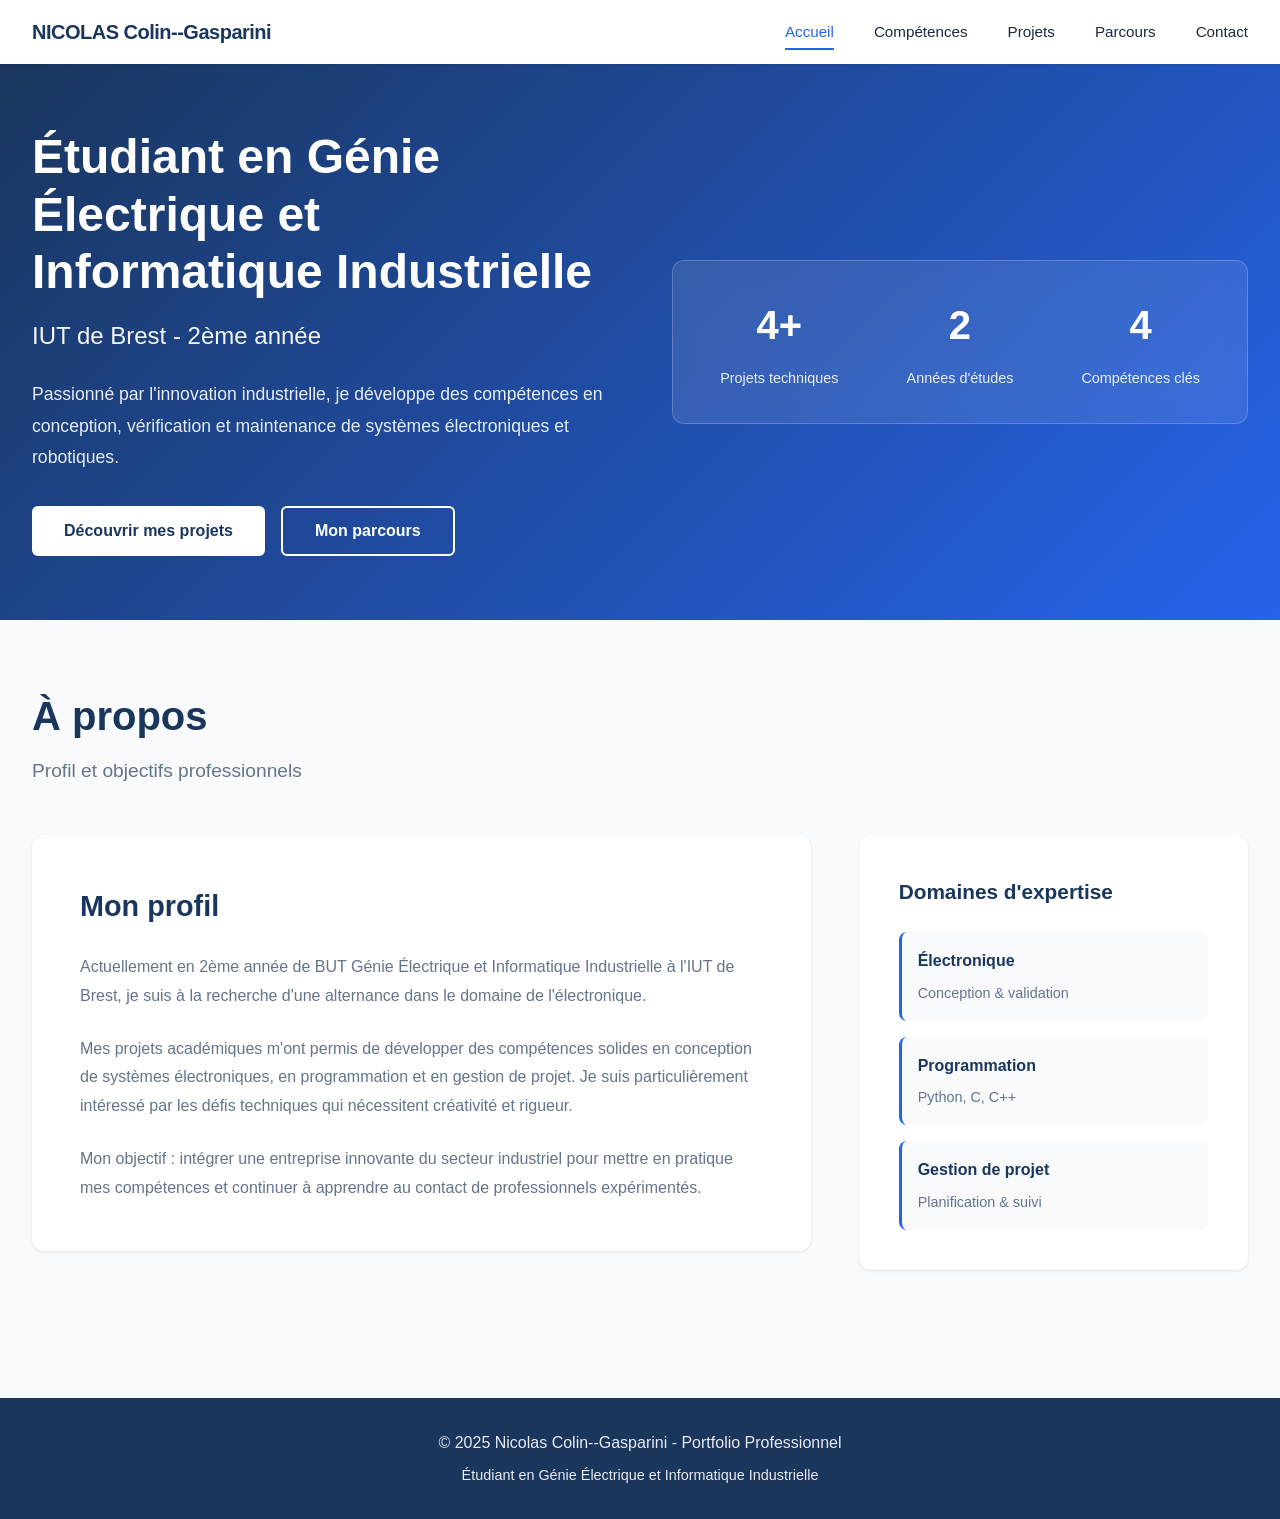
==== commit ca22ce52: "Update profile description and specialization focus" ====
--- a/index.html
+++ b/index.html
@@ -677,7 +677,7 @@
                         <h3 style="color: var(--primary-color); margin-bottom: 1.5rem; font-size: 1.8rem;">Mon profil</h3>
                         <p style="color: var(--text-light); line-height: 1.8; margin-bottom: 1.5rem;">
                             Actuellement en 2ème année de BUT Génie Électrique et Informatique Industrielle à l'IUT de Brest, 
-                            je suis à la recherche d'une alternance dans le domaine de l'automatisme, de la robotique ou des systèmes embarqués.
+                            je suis à la recherche d'une alternance dans le domaine de l'électronique.
                         </p>
                         <p style="color: var(--text-light); line-height: 1.8; margin-bottom: 1.5rem;">
                             Mes projets académiques m'ont permis de développer des compétences solides en conception de systèmes électroniques, 
@@ -1042,7 +1042,7 @@
                         <p class="cv-date">2024 - 2026 (en cours)</p>
                         <p>IUT de Brest</p>
                         <ul>
-                            <li>Spécialisation en automatisme et systèmes embarqués</li>
+                            <li>Spécialisation en électronique et systèmes embarqués</li>
                             <li>Projets pratiques en robotique et électronique</li>
                             <li>Programmation Python, C, C++</li>
                         </ul>
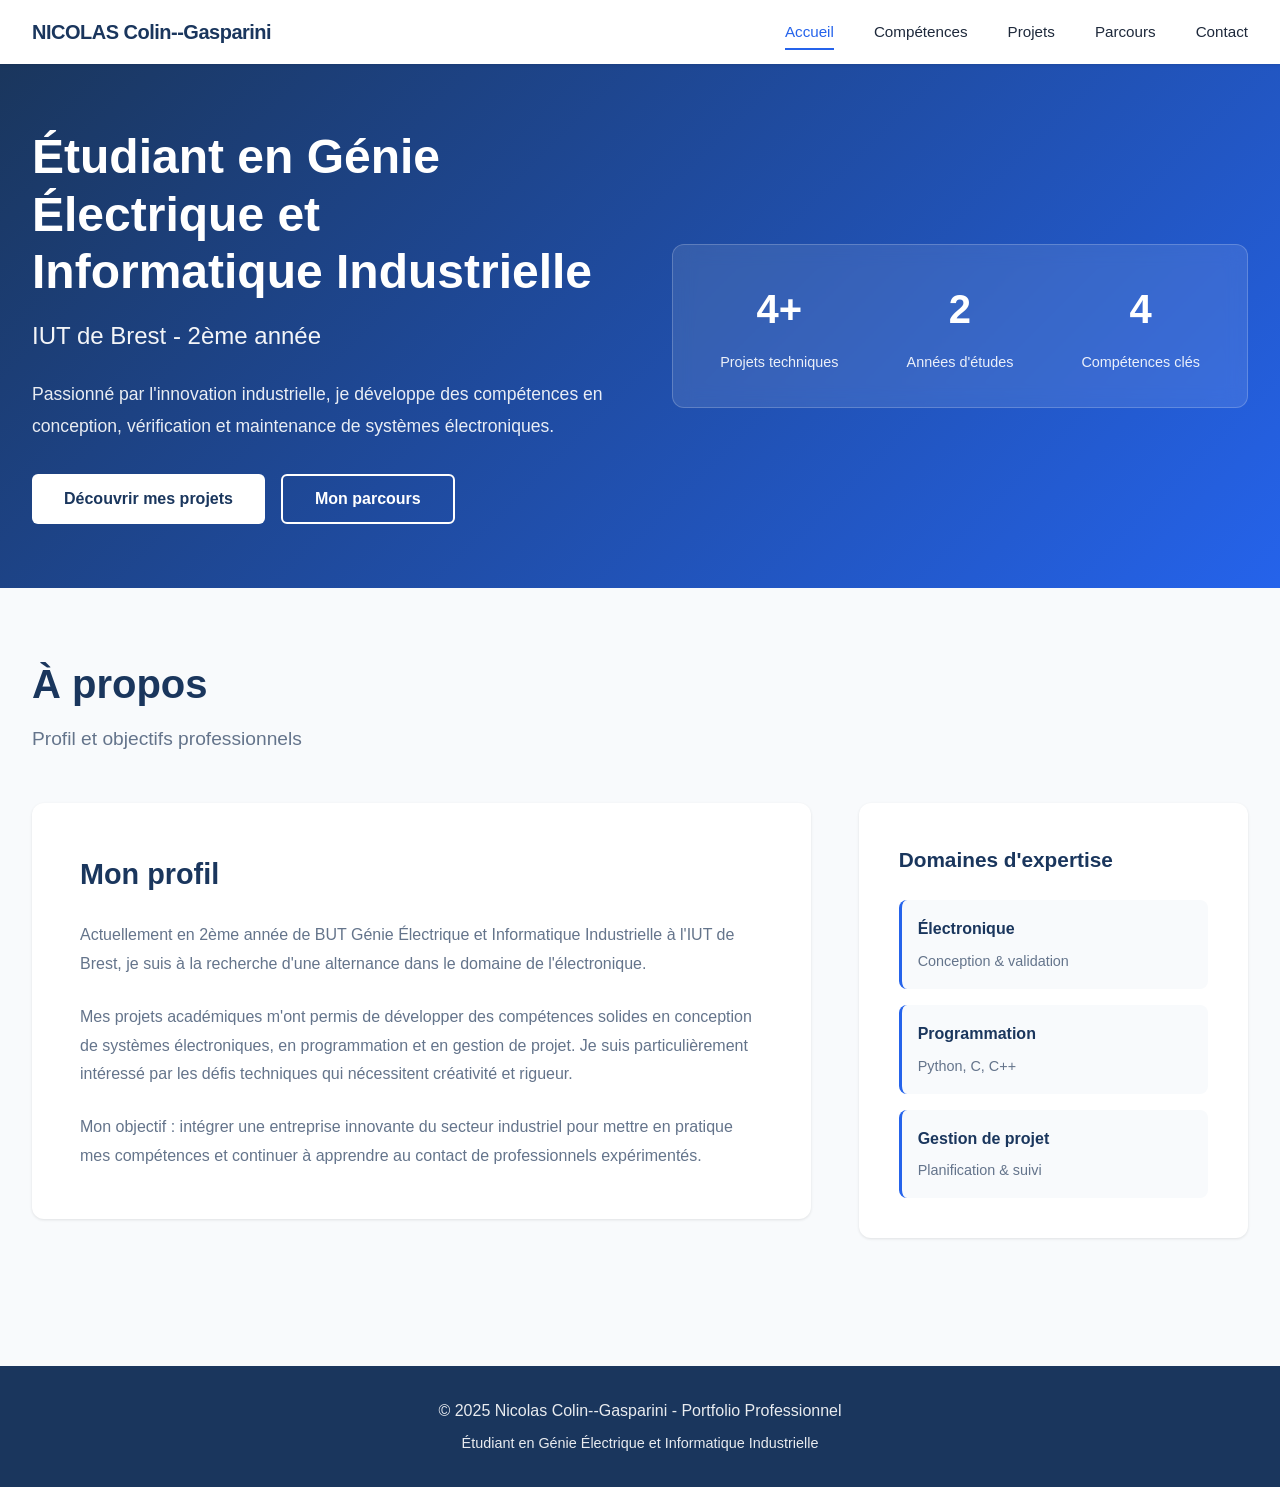
==== commit 510fb7b6: "Update index.html" ====
--- a/index.html
+++ b/index.html
@@ -634,7 +634,7 @@
                 <p class="hero-subtitle">IUT de Brest - 2ème année</p>
                 <p class="hero-description">
                     Passionné par l'innovation industrielle, je développe des compétences en conception, 
-                    vérification et maintenance de systèmes électroniques et robotiques.
+                    vérification et maintenance de systèmes électroniques.
                 </p>
                 <div class="hero-buttons">
                     <button class="btn btn-primary" onclick="showSection('projects')">
@@ -785,7 +785,6 @@
                             <span class="tech-tag">MicroPython</span>
                             <span class="tech-tag">PCB Design</span>
                             <span class="tech-tag">Électronique</span>
-                            <span class="tech-tag">Robotique</span>
                         </div>
                         <button class="btn btn-small" onclick="showProjectDetail(1)">Détails du projet →</button>
                     </div>
@@ -862,7 +861,6 @@
                     <span class="tech-tag">MicroPython</span>
                     <span class="tech-tag">PCB Design</span>
                     <span class="tech-tag">Électronique</span>
-                    <span class="tech-tag">Robotique</span>
                 </div>
             </div>
 
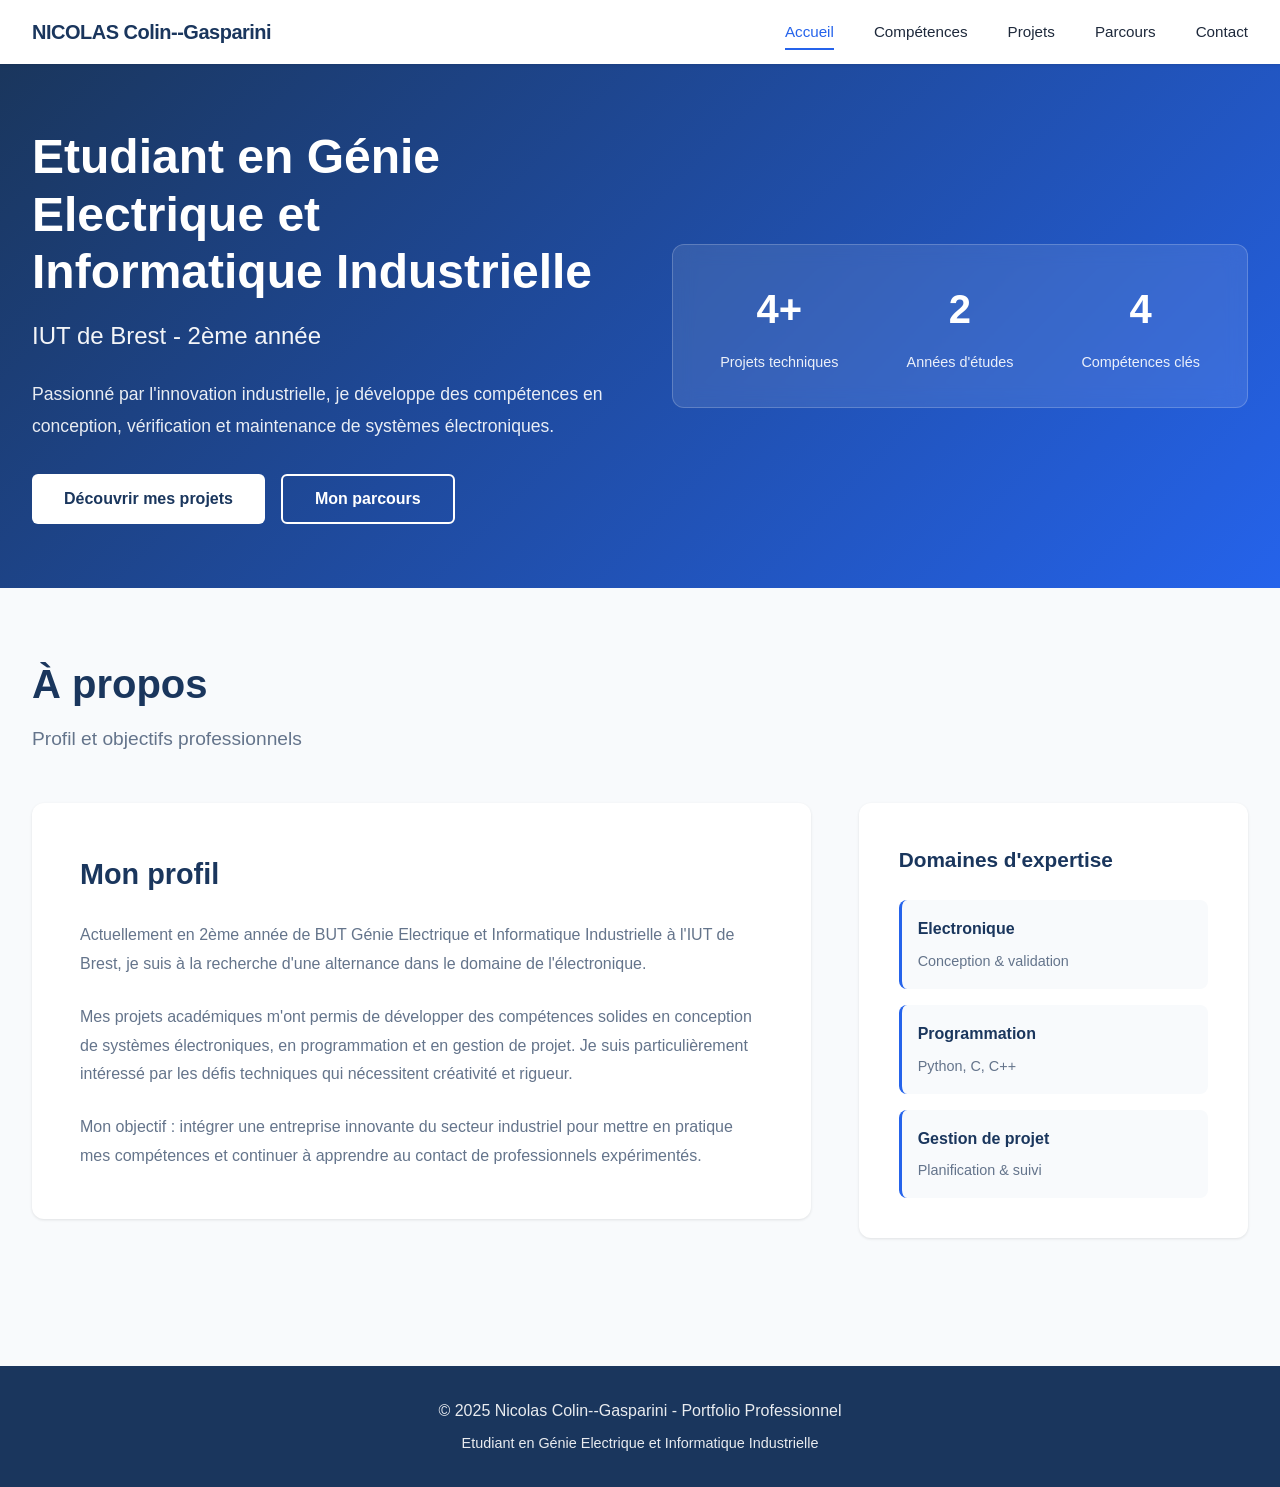
==== commit d62ceed1: "Update index.html" ====
--- a/index.html
+++ b/index.html
@@ -630,7 +630,7 @@
     <div class="hero">
         <div class="hero-container">
             <div class="hero-content">
-                <h1>Étudiant en Génie Électrique et Informatique Industrielle</h1>
+                <h1>Etudiant en Génie Electrique et Informatique Industrielle</h1>
                 <p class="hero-subtitle">IUT de Brest - 2ème année</p>
                 <p class="hero-description">
                     Passionné par l'innovation industrielle, je développe des compétences en conception, 
@@ -676,7 +676,7 @@
                     <div style="background: white; padding: 3rem; border-radius: 12px; box-shadow: 0 1px 3px rgba(0,0,0,0.1);">
                         <h3 style="color: var(--primary-color); margin-bottom: 1.5rem; font-size: 1.8rem;">Mon profil</h3>
                         <p style="color: var(--text-light); line-height: 1.8; margin-bottom: 1.5rem;">
-                            Actuellement en 2ème année de BUT Génie Électrique et Informatique Industrielle à l'IUT de Brest, 
+                            Actuellement en 2ème année de BUT Génie Electrique et Informatique Industrielle à l'IUT de Brest, 
                             je suis à la recherche d'une alternance dans le domaine de l'électronique.
                         </p>
                         <p style="color: var(--text-light); line-height: 1.8; margin-bottom: 1.5rem;">
@@ -696,7 +696,7 @@
                         <h3 style="color: var(--primary-color); margin-bottom: 1.5rem; font-size: 1.3rem;">Domaines d'expertise</h3>
                         <div style="display: flex; flex-direction: column; gap: 1rem;">
                             <div style="padding: 1rem; background: var(--bg-light); border-radius: 8px; border-left: 3px solid var(--secondary-color);">
-                                <strong style="color: var(--primary-color);">Électronique</strong>
+                                <strong style="color: var(--primary-color);">Electronique</strong>
                                 <p style="color: var(--text-light); font-size: 0.9rem; margin-top: 0.5rem;">Conception & validation</p>
                             </div>
                             <div style="padding: 1rem; background: var(--bg-light); border-radius: 8px; border-left: 3px solid var(--secondary-color);">
@@ -717,12 +717,12 @@
         <section id="competences">
             <div class="section-header">
                 <h2 class="section-title">Compétences</h2>
-                <p class="section-subtitle">Les 4 piliers du Génie Électrique et Informatique Industrielle</p>
+                <p class="section-subtitle">Les 4 piliers du Génie Electrique et Informatique Industrielle</p>
             </div>
 
             <div class="mindmap-card">
                 <div style="text-align: center; margin-bottom: 3rem;">
-                    <div class="mxgraph" style="max-width:100%;border:1px solid transparent;" data-mxgraph="{&quot;highlight&quot;:&quot;#0000ff&quot;,&quot;nav&quot;:true,&quot;resize&quot;:true,&quot;dark-mode&quot;:&quot;auto&quot;,&quot;toolbar&quot;:&quot;zoom layers tags lightbox&quot;,&quot;edit&quot;:&quot;_blank&quot;,&quot;xml&quot;:&quot;&lt;mxfile host=\&quot;app.diagrams.net\&quot; agent=\&quot;Mozilla/5.0 (Windows NT 10.0; Win64; x64; rv:147.0) Gecko/20100101 Firefox/147.0\&quot; version=\&quot;29.3.7\&quot;&gt;\n  &lt;diagram name=\&quot;Page-1\&quot; id=\&quot;tbJn59GSlIwSno3OuVhb\&quot;&gt;\n    &lt;mxGraphModel dx=\&quot;1375\&quot; dy=\&quot;779\&quot; grid=\&quot;1\&quot; gridSize=\&quot;10\&quot; guides=\&quot;1\&quot; tooltips=\&quot;1\&quot; connect=\&quot;1\&quot; arrows=\&quot;1\&quot; fold=\&quot;1\&quot; page=\&quot;1\&quot; pageScale=\&quot;1\&quot; pageWidth=\&quot;1169\&quot; pageHeight=\&quot;827\&quot; math=\&quot;0\&quot; shadow=\&quot;0\&quot;&gt;\n      &lt;root&gt;\n        &lt;mxCell id=\&quot;0\&quot; /&gt;\n        &lt;mxCell id=\&quot;1\&quot; parent=\&quot;0\&quot; /&gt;\n        &lt;mxCell id=\&quot;YZi-H2nwzNP1CEJg7ZM0-36\&quot; edge=\&quot;1\&quot; parent=\&quot;1\&quot; source=\&quot;YZi-H2nwzNP1CEJg7ZM0-18\&quot; style=\&quot;edgeStyle=orthogonalEdgeStyle;rounded=0;orthogonalLoop=1;jettySize=auto;html=1;exitX=0.25;exitY=0;exitDx=0;exitDy=0;entryX=1;entryY=0.5;entryDx=0;entryDy=0;\&quot; target=\&quot;YZi-H2nwzNP1CEJg7ZM0-22\&quot;&gt;\n          &lt;mxGeometry relative=\&quot;1\&quot; as=\&quot;geometry\&quot; /&gt;\n        &lt;/mxCell&gt;\n        &lt;mxCell id=\&quot;YZi-H2nwzNP1CEJg7ZM0-37\&quot; edge=\&quot;1\&quot; parent=\&quot;1\&quot; source=\&quot;YZi-H2nwzNP1CEJg7ZM0-18\&quot; style=\&quot;edgeStyle=orthogonalEdgeStyle;rounded=0;orthogonalLoop=1;jettySize=auto;html=1;exitX=0.25;exitY=1;exitDx=0;exitDy=0;entryX=1;entryY=0.5;entryDx=0;entryDy=0;\&quot; target=\&quot;YZi-H2nwzNP1CEJg7ZM0-23\&quot;&gt;\n          &lt;mxGeometry relative=\&quot;1\&quot; as=\&quot;geometry\&quot; /&gt;\n        &lt;/mxCell&gt;\n        &lt;mxCell id=\&quot;YZi-H2nwzNP1CEJg7ZM0-18\&quot; parent=\&quot;1\&quot; style=\&quot;rounded=0;whiteSpace=wrap;html=1;strokeWidth=5;strokeColor=#FF8000;\&quot; value=\&quot;&amp;lt;div&amp;gt;&amp;lt;font style=&amp;quot;font-size: 30px;&amp;quot;&amp;gt;Vérifier&amp;lt;/font&amp;gt;&amp;lt;/div&amp;gt;\&quot; vertex=\&quot;1\&quot;&gt;\n          &lt;mxGeometry height=\&quot;100\&quot; width=\&quot;180\&quot; x=\&quot;250\&quot; y=\&quot;341\&quot; as=\&quot;geometry\&quot; /&gt;\n        &lt;/mxCell&gt;\n        &lt;mxCell id=\&quot;YZi-H2nwzNP1CEJg7ZM0-45\&quot; edge=\&quot;1\&quot; parent=\&quot;1\&quot; source=\&quot;YZi-H2nwzNP1CEJg7ZM0-19\&quot; style=\&quot;edgeStyle=orthogonalEdgeStyle;rounded=0;orthogonalLoop=1;jettySize=auto;html=1;exitX=0.75;exitY=0;exitDx=0;exitDy=0;entryX=0;entryY=0.5;entryDx=0;entryDy=0;\&quot; target=\&quot;YZi-H2nwzNP1CEJg7ZM0-24\&quot;&gt;\n          &lt;mxGeometry relative=\&quot;1\&quot; as=\&quot;geometry\&quot; /&gt;\n        &lt;/mxCell&gt;\n        &lt;mxCell id=\&quot;YZi-H2nwzNP1CEJg7ZM0-46\&quot; edge=\&quot;1\&quot; parent=\&quot;1\&quot; source=\&quot;YZi-H2nwzNP1CEJg7ZM0-19\&quot; style=\&quot;edgeStyle=orthogonalEdgeStyle;rounded=0;orthogonalLoop=1;jettySize=auto;html=1;exitX=0.75;exitY=1;exitDx=0;exitDy=0;entryX=0;entryY=0.5;entryDx=0;entryDy=0;\&quot; target=\&quot;YZi-H2nwzNP1CEJg7ZM0-25\&quot;&gt;\n          &lt;mxGeometry relative=\&quot;1\&quot; as=\&quot;geometry\&quot; /&gt;\n        &lt;/mxCell&gt;\n        &lt;mxCell id=\&quot;YZi-H2nwzNP1CEJg7ZM0-19\&quot; parent=\&quot;1\&quot; style=\&quot;rounded=0;whiteSpace=wrap;html=1;strokeColor=#FF0000;strokeWidth=5;perimeterSpacing=0;\&quot; value=\&quot;&amp;lt;font style=&amp;quot;font-size: 30px;&amp;quot;&amp;gt;Concevoir&amp;lt;/font&amp;gt;\&quot; vertex=\&quot;1\&quot;&gt;\n          &lt;mxGeometry height=\&quot;100\&quot; width=\&quot;180\&quot; x=\&quot;710\&quot; y=\&quot;341\&quot; as=\&quot;geometry\&quot; /&gt;\n        &lt;/mxCell&gt;\n        &lt;mxCell id=\&quot;YZi-H2nwzNP1CEJg7ZM0-38\&quot; edge=\&quot;1\&quot; parent=\&quot;1\&quot; source=\&quot;YZi-H2nwzNP1CEJg7ZM0-20\&quot; style=\&quot;edgeStyle=orthogonalEdgeStyle;rounded=0;orthogonalLoop=1;jettySize=auto;html=1;exitX=0;exitY=0.25;exitDx=0;exitDy=0;entryX=0.5;entryY=1;entryDx=0;entryDy=0;\&quot; target=\&quot;YZi-H2nwzNP1CEJg7ZM0-30\&quot;&gt;\n          &lt;mxGeometry relative=\&quot;1\&quot; as=\&quot;geometry\&quot; /&gt;\n        &lt;/mxCell&gt;\n        &lt;mxCell id=\&quot;YZi-H2nwzNP1CEJg7ZM0-39\&quot; edge=\&quot;1\&quot; parent=\&quot;1\&quot; source=\&quot;YZi-H2nwzNP1CEJg7ZM0-20\&quot; style=\&quot;edgeStyle=orthogonalEdgeStyle;rounded=0;orthogonalLoop=1;jettySize=auto;html=1;exitX=1;exitY=0.25;exitDx=0;exitDy=0;entryX=0.5;entryY=1;entryDx=0;entryDy=0;\&quot; target=\&quot;YZi-H2nwzNP1CEJg7ZM0-31\&quot;&gt;\n          &lt;mxGeometry relative=\&quot;1\&quot; as=\&quot;geometry\&quot; /&gt;\n        &lt;/mxCell&gt;\n        &lt;mxCell id=\&quot;YZi-H2nwzNP1CEJg7ZM0-20\&quot; parent=\&quot;1\&quot; style=\&quot;rounded=0;whiteSpace=wrap;html=1;strokeWidth=5;strokeColor=light-dark(#66CC00,#EDEDED);\&quot; value=\&quot;&amp;lt;font style=&amp;quot;font-size: 30px;&amp;quot;&amp;gt;Implanter&amp;lt;/font&amp;gt;\&quot; vertex=\&quot;1\&quot;&gt;\n          &lt;mxGeometry height=\&quot;100\&quot; width=\&quot;180\&quot; x=\&quot;490\&quot; y=\&quot;210\&quot; as=\&quot;geometry\&quot; /&gt;\n        &lt;/mxCell&gt;\n        &lt;mxCell id=\&quot;YZi-H2nwzNP1CEJg7ZM0-40\&quot; edge=\&quot;1\&quot; parent=\&quot;1\&quot; source=\&quot;YZi-H2nwzNP1CEJg7ZM0-21\&quot; style=\&quot;edgeStyle=orthogonalEdgeStyle;rounded=0;orthogonalLoop=1;jettySize=auto;html=1;exitX=0;exitY=0.75;exitDx=0;exitDy=0;\&quot; target=\&quot;YZi-H2nwzNP1CEJg7ZM0-26\&quot;&gt;\n          &lt;mxGeometry relative=\&quot;1\&quot; as=\&quot;geometry\&quot; /&gt;\n        &lt;/mxCell&gt;\n        &lt;mxCell id=\&quot;YZi-H2nwzNP1CEJg7ZM0-41\&quot; edge=\&quot;1\&quot; parent=\&quot;1\&quot; source=\&quot;YZi-H2nwzNP1CEJg7ZM0-21\&quot; style=\&quot;edgeStyle=orthogonalEdgeStyle;rounded=0;orthogonalLoop=1;jettySize=auto;html=1;exitX=1;exitY=0.75;exitDx=0;exitDy=0;\&quot; target=\&quot;YZi-H2nwzNP1CEJg7ZM0-27\&quot;&gt;\n          &lt;mxGeometry relative=\&quot;1\&quot; as=\&quot;geometry\&quot; /&gt;\n        &lt;/mxCell&gt;\n        &lt;mxCell id=\&quot;YZi-H2nwzNP1CEJg7ZM0-42\&quot; edge=\&quot;1\&quot; parent=\&quot;1\&quot; source=\&quot;YZi-H2nwzNP1CEJg7ZM0-21\&quot; style=\&quot;edgeStyle=orthogonalEdgeStyle;rounded=0;orthogonalLoop=1;jettySize=auto;html=1;exitX=0.117;exitY=1;exitDx=0;exitDy=0;entryX=1;entryY=0.5;entryDx=0;entryDy=0;exitPerimeter=0;\&quot; target=\&quot;YZi-H2nwzNP1CEJg7ZM0-29\&quot;&gt;\n          &lt;mxGeometry relative=\&quot;1\&quot; as=\&quot;geometry\&quot; /&gt;\n        &lt;/mxCell&gt;\n        &lt;mxCell id=\&quot;YZi-H2nwzNP1CEJg7ZM0-44\&quot; edge=\&quot;1\&quot; parent=\&quot;1\&quot; source=\&quot;YZi-H2nwzNP1CEJg7ZM0-21\&quot; style=\&quot;edgeStyle=orthogonalEdgeStyle;rounded=0;orthogonalLoop=1;jettySize=auto;html=1;exitX=0.9;exitY=1.01;exitDx=0;exitDy=0;entryX=0;entryY=0.5;entryDx=0;entryDy=0;exitPerimeter=0;\&quot; target=\&quot;YZi-H2nwzNP1CEJg7ZM0-28\&quot;&gt;\n          &lt;mxGeometry relative=\&quot;1\&quot; as=\&quot;geometry\&quot; /&gt;\n        &lt;/mxCell&gt;\n        &lt;mxCell id=\&quot;YZi-H2nwzNP1CEJg7ZM0-21\&quot; parent=\&quot;1\&quot; style=\&quot;rounded=0;whiteSpace=wrap;html=1;strokeWidth=5;strokeColor=#CCCC00;\&quot; value=\&quot;&amp;lt;font style=&amp;quot;font-size: 30px;&amp;quot;&amp;gt;Maintenir&amp;lt;/font&amp;gt;\&quot; vertex=\&quot;1\&quot;&gt;\n          &lt;mxGeometry height=\&quot;100\&quot; width=\&quot;180\&quot; x=\&quot;490\&quot; y=\&quot;490\&quot; as=\&quot;geometry\&quot; /&gt;\n        &lt;/mxCell&gt;\n        &lt;mxCell id=\&quot;YZi-H2nwzNP1CEJg7ZM0-22\&quot; parent=\&quot;1\&quot; style=\&quot;rounded=1;whiteSpace=wrap;html=1;strokeWidth=5;strokeColor=#FF8000;\&quot; value=\&quot;&amp;amp;nbsp;Identifier les tests et mesures à mettre en place pour valider le fonctionnement d'un système\&quot; vertex=\&quot;1\&quot;&gt;\n          &lt;mxGeometry height=\&quot;98\&quot; width=\&quot;180\&quot; x=\&quot;70\&quot; y=\&quot;200\&quot; as=\&quot;geometry\&quot; /&gt;\n        &lt;/mxCell&gt;\n        &lt;mxCell id=\&quot;YZi-H2nwzNP1CEJg7ZM0-23\&quot; parent=\&quot;1\&quot; style=\&quot;rounded=1;whiteSpace=wrap;html=1;strokeWidth=5;strokeColor=#FF8000;\&quot; value=\&quot;&amp;amp;nbsp;Certifier le fonctionnement d'un nouvel équipement industriel\&quot; vertex=\&quot;1\&quot;&gt;\n          &lt;mxGeometry height=\&quot;90\&quot; width=\&quot;180\&quot; x=\&quot;70\&quot; y=\&quot;480\&quot; as=\&quot;geometry\&quot; /&gt;\n        &lt;/mxCell&gt;\n        &lt;mxCell id=\&quot;YZi-H2nwzNP1CEJg7ZM0-24\&quot; parent=\&quot;1\&quot; style=\&quot;rounded=1;whiteSpace=wrap;html=1;strokeWidth=5;strokeColor=#FF0000;\&quot; value=\&quot;Proposer des solutions techniques liées à l&amp;#39;analyse fonctionnelle\&quot; vertex=\&quot;1\&quot;&gt;\n          &lt;mxGeometry height=\&quot;90\&quot; width=\&quot;180\&quot; x=\&quot;910\&quot; y=\&quot;251\&quot; as=\&quot;geometry\&quot; /&gt;\n        &lt;/mxCell&gt;\n        &lt;mxCell id=\&quot;YZi-H2nwzNP1CEJg7ZM0-25\&quot; parent=\&quot;1\&quot; style=\&quot;rounded=1;whiteSpace=wrap;html=1;strokeWidth=5;strokeColor=#FF0000;\&quot; value=\&quot;Dérisquer les solutions techniques retenues\&quot; vertex=\&quot;1\&quot;&gt;\n          &lt;mxGeometry height=\&quot;90\&quot; width=\&quot;180\&quot; x=\&quot;920\&quot; y=\&quot;450\&quot; as=\&quot;geometry\&quot; /&gt;\n        &lt;/mxCell&gt;\n        &lt;mxCell id=\&quot;YZi-H2nwzNP1CEJg7ZM0-26\&quot; parent=\&quot;1\&quot; style=\&quot;rounded=1;whiteSpace=wrap;html=1;strokeWidth=5;strokeColor=#CCCC00;\&quot; value=\&quot;Exécuter l'entretien et le contrôle d'un système en respectant une procédure\&quot; vertex=\&quot;1\&quot;&gt;\n          &lt;mxGeometry height=\&quot;90\&quot; width=\&quot;180\&quot; x=\&quot;270\&quot; y=\&quot;600\&quot; as=\&quot;geometry\&quot; /&gt;\n        &lt;/mxCell&gt;\n        &lt;mxCell id=\&quot;YZi-H2nwzNP1CEJg7ZM0-27\&quot; parent=\&quot;1\&quot; style=\&quot;rounded=1;whiteSpace=wrap;html=1;strokeWidth=5;strokeColor=#CCCC00;\&quot; value=\&quot;Diagnostiquer un dysfonctionnement dans un système\&quot; vertex=\&quot;1\&quot;&gt;\n          &lt;mxGeometry height=\&quot;90\&quot; width=\&quot;180\&quot; x=\&quot;710\&quot; y=\&quot;600\&quot; as=\&quot;geometry\&quot; /&gt;\n        &lt;/mxCell&gt;\n        &lt;mxCell id=\&quot;YZi-H2nwzNP1CEJg7ZM0-28\&quot; parent=\&quot;1\&quot; style=\&quot;rounded=1;whiteSpace=wrap;html=1;strokeWidth=5;strokeColor=#CCCC00;\&quot; value=\&quot;&amp;amp;nbsp;Identifier la cause racine du dysfonctionnement\&quot; vertex=\&quot;1\&quot;&gt;\n          &lt;mxGeometry height=\&quot;90\&quot; width=\&quot;180\&quot; x=\&quot;710\&quot; y=\&quot;720\&quot; as=\&quot;geometry\&quot; /&gt;\n        &lt;/mxCell&gt;\n        &lt;mxCell id=\&quot;YZi-H2nwzNP1CEJg7ZM0-29\&quot; parent=\&quot;1\&quot; style=\&quot;rounded=1;whiteSpace=wrap;html=1;strokeWidth=5;strokeColor=#CCCC00;\&quot; value=\&quot;Exécuter une opération de maintenance (corrective, préventive, améliorative)\&quot; vertex=\&quot;1\&quot;&gt;\n          &lt;mxGeometry height=\&quot;90\&quot; width=\&quot;180\&quot; x=\&quot;270\&quot; y=\&quot;720\&quot; as=\&quot;geometry\&quot; /&gt;\n        &lt;/mxCell&gt;\n        &lt;mxCell id=\&quot;YZi-H2nwzNP1CEJg7ZM0-30\&quot; parent=\&quot;1\&quot; style=\&quot;rounded=1;whiteSpace=wrap;html=1;strokeWidth=5;strokeColor=light-dark(#66CC00,#EDEDED);\&quot; value=\&quot;Appliquer une procédure de fabrication pour implanter les composants matériels et/ou logiciels dans un système\&quot; vertex=\&quot;1\&quot;&gt;\n          &lt;mxGeometry height=\&quot;98\&quot; width=\&quot;180\&quot; x=\&quot;290\&quot; y=\&quot;50\&quot; as=\&quot;geometry\&quot; /&gt;\n        &lt;/mxCell&gt;\n        &lt;mxCell id=\&quot;YZi-H2nwzNP1CEJg7ZM0-31\&quot; parent=\&quot;1\&quot; style=\&quot;rounded=1;whiteSpace=wrap;html=1;labelBorderColor=none;strokeWidth=5;strokeColor=light-dark(#66CC00,#EDEDED);\&quot; value=\&quot;Évaluer la conformité du système\&quot; vertex=\&quot;1\&quot;&gt;\n          &lt;mxGeometry height=\&quot;98\&quot; width=\&quot;180\&quot; x=\&quot;660\&quot; y=\&quot;50\&quot; as=\&quot;geometry\&quot; /&gt;\n        &lt;/mxCell&gt;\n      &lt;/root&gt;\n    &lt;/mxGraphModel&gt;\n  &lt;/diagram&gt;\n&lt;/mxfile&gt;\n&quot;}"></div>
+                    <div class="mxgraph" style="max-width:100%;border:1px solid transparent;" data-mxgraph="{&quot;highlight&quot;:&quot;#0000ff&quot;,&quot;nav&quot;:true,&quot;resize&quot;:true,&quot;dark-mode&quot;:&quot;auto&quot;,&quot;toolbar&quot;:&quot;zoom layers tags lightbox&quot;,&quot;edit&quot;:&quot;_blank&quot;,&quot;xml&quot;:&quot;&lt;mxfile host=\&quot;app.diagrams.net\&quot; agent=\&quot;Mozilla/5.0 (Windows NT 10.0; Win64; x64; rv:147.0) Gecko/20100101 Firefox/147.0\&quot; version=\&quot;29.3.7\&quot;&gt;\n  &lt;diagram name=\&quot;Page-1\&quot; id=\&quot;tbJn59GSlIwSno3OuVhb\&quot;&gt;\n    &lt;mxGraphModel dx=\&quot;1375\&quot; dy=\&quot;779\&quot; grid=\&quot;1\&quot; gridSize=\&quot;10\&quot; guides=\&quot;1\&quot; tooltips=\&quot;1\&quot; connect=\&quot;1\&quot; arrows=\&quot;1\&quot; fold=\&quot;1\&quot; page=\&quot;1\&quot; pageScale=\&quot;1\&quot; pageWidth=\&quot;1169\&quot; pageHeight=\&quot;827\&quot; math=\&quot;0\&quot; shadow=\&quot;0\&quot;&gt;\n      &lt;root&gt;\n        &lt;mxCell id=\&quot;0\&quot; /&gt;\n        &lt;mxCell id=\&quot;1\&quot; parent=\&quot;0\&quot; /&gt;\n        &lt;mxCell id=\&quot;YZi-H2nwzNP1CEJg7ZM0-36\&quot; edge=\&quot;1\&quot; parent=\&quot;1\&quot; source=\&quot;YZi-H2nwzNP1CEJg7ZM0-18\&quot; style=\&quot;edgeStyle=orthogonalEdgeStyle;rounded=0;orthogonalLoop=1;jettySize=auto;html=1;exitX=0.25;exitY=0;exitDx=0;exitDy=0;entryX=1;entryY=0.5;entryDx=0;entryDy=0;\&quot; target=\&quot;YZi-H2nwzNP1CEJg7ZM0-22\&quot;&gt;\n          &lt;mxGeometry relative=\&quot;1\&quot; as=\&quot;geometry\&quot; /&gt;\n        &lt;/mxCell&gt;\n        &lt;mxCell id=\&quot;YZi-H2nwzNP1CEJg7ZM0-37\&quot; edge=\&quot;1\&quot; parent=\&quot;1\&quot; source=\&quot;YZi-H2nwzNP1CEJg7ZM0-18\&quot; style=\&quot;edgeStyle=orthogonalEdgeStyle;rounded=0;orthogonalLoop=1;jettySize=auto;html=1;exitX=0.25;exitY=1;exitDx=0;exitDy=0;entryX=1;entryY=0.5;entryDx=0;entryDy=0;\&quot; target=\&quot;YZi-H2nwzNP1CEJg7ZM0-23\&quot;&gt;\n          &lt;mxGeometry relative=\&quot;1\&quot; as=\&quot;geometry\&quot; /&gt;\n        &lt;/mxCell&gt;\n        &lt;mxCell id=\&quot;YZi-H2nwzNP1CEJg7ZM0-18\&quot; parent=\&quot;1\&quot; style=\&quot;rounded=0;whiteSpace=wrap;html=1;strokeWidth=5;strokeColor=#FF8000;\&quot; value=\&quot;&amp;lt;div&amp;gt;&amp;lt;font style=&amp;quot;font-size: 30px;&amp;quot;&amp;gt;Vérifier&amp;lt;/font&amp;gt;&amp;lt;/div&amp;gt;\&quot; vertex=\&quot;1\&quot;&gt;\n          &lt;mxGeometry height=\&quot;100\&quot; width=\&quot;180\&quot; x=\&quot;250\&quot; y=\&quot;341\&quot; as=\&quot;geometry\&quot; /&gt;\n        &lt;/mxCell&gt;\n        &lt;mxCell id=\&quot;YZi-H2nwzNP1CEJg7ZM0-45\&quot; edge=\&quot;1\&quot; parent=\&quot;1\&quot; source=\&quot;YZi-H2nwzNP1CEJg7ZM0-19\&quot; style=\&quot;edgeStyle=orthogonalEdgeStyle;rounded=0;orthogonalLoop=1;jettySize=auto;html=1;exitX=0.75;exitY=0;exitDx=0;exitDy=0;entryX=0;entryY=0.5;entryDx=0;entryDy=0;\&quot; target=\&quot;YZi-H2nwzNP1CEJg7ZM0-24\&quot;&gt;\n          &lt;mxGeometry relative=\&quot;1\&quot; as=\&quot;geometry\&quot; /&gt;\n        &lt;/mxCell&gt;\n        &lt;mxCell id=\&quot;YZi-H2nwzNP1CEJg7ZM0-46\&quot; edge=\&quot;1\&quot; parent=\&quot;1\&quot; source=\&quot;YZi-H2nwzNP1CEJg7ZM0-19\&quot; style=\&quot;edgeStyle=orthogonalEdgeStyle;rounded=0;orthogonalLoop=1;jettySize=auto;html=1;exitX=0.75;exitY=1;exitDx=0;exitDy=0;entryX=0;entryY=0.5;entryDx=0;entryDy=0;\&quot; target=\&quot;YZi-H2nwzNP1CEJg7ZM0-25\&quot;&gt;\n          &lt;mxGeometry relative=\&quot;1\&quot; as=\&quot;geometry\&quot; /&gt;\n        &lt;/mxCell&gt;\n        &lt;mxCell id=\&quot;YZi-H2nwzNP1CEJg7ZM0-19\&quot; parent=\&quot;1\&quot; style=\&quot;rounded=0;whiteSpace=wrap;html=1;strokeColor=#FF0000;strokeWidth=5;perimeterSpacing=0;\&quot; value=\&quot;&amp;lt;font style=&amp;quot;font-size: 30px;&amp;quot;&amp;gt;Concevoir&amp;lt;/font&amp;gt;\&quot; vertex=\&quot;1\&quot;&gt;\n          &lt;mxGeometry height=\&quot;100\&quot; width=\&quot;180\&quot; x=\&quot;710\&quot; y=\&quot;341\&quot; as=\&quot;geometry\&quot; /&gt;\n        &lt;/mxCell&gt;\n        &lt;mxCell id=\&quot;YZi-H2nwzNP1CEJg7ZM0-38\&quot; edge=\&quot;1\&quot; parent=\&quot;1\&quot; source=\&quot;YZi-H2nwzNP1CEJg7ZM0-20\&quot; style=\&quot;edgeStyle=orthogonalEdgeStyle;rounded=0;orthogonalLoop=1;jettySize=auto;html=1;exitX=0;exitY=0.25;exitDx=0;exitDy=0;entryX=0.5;entryY=1;entryDx=0;entryDy=0;\&quot; target=\&quot;YZi-H2nwzNP1CEJg7ZM0-30\&quot;&gt;\n          &lt;mxGeometry relative=\&quot;1\&quot; as=\&quot;geometry\&quot; /&gt;\n        &lt;/mxCell&gt;\n        &lt;mxCell id=\&quot;YZi-H2nwzNP1CEJg7ZM0-39\&quot; edge=\&quot;1\&quot; parent=\&quot;1\&quot; source=\&quot;YZi-H2nwzNP1CEJg7ZM0-20\&quot; style=\&quot;edgeStyle=orthogonalEdgeStyle;rounded=0;orthogonalLoop=1;jettySize=auto;html=1;exitX=1;exitY=0.25;exitDx=0;exitDy=0;entryX=0.5;entryY=1;entryDx=0;entryDy=0;\&quot; target=\&quot;YZi-H2nwzNP1CEJg7ZM0-31\&quot;&gt;\n          &lt;mxGeometry relative=\&quot;1\&quot; as=\&quot;geometry\&quot; /&gt;\n        &lt;/mxCell&gt;\n        &lt;mxCell id=\&quot;YZi-H2nwzNP1CEJg7ZM0-20\&quot; parent=\&quot;1\&quot; style=\&quot;rounded=0;whiteSpace=wrap;html=1;strokeWidth=5;strokeColor=light-dark(#66CC00,#EDEDED);\&quot; value=\&quot;&amp;lt;font style=&amp;quot;font-size: 30px;&amp;quot;&amp;gt;Implanter&amp;lt;/font&amp;gt;\&quot; vertex=\&quot;1\&quot;&gt;\n          &lt;mxGeometry height=\&quot;100\&quot; width=\&quot;180\&quot; x=\&quot;490\&quot; y=\&quot;210\&quot; as=\&quot;geometry\&quot; /&gt;\n        &lt;/mxCell&gt;\n        &lt;mxCell id=\&quot;YZi-H2nwzNP1CEJg7ZM0-40\&quot; edge=\&quot;1\&quot; parent=\&quot;1\&quot; source=\&quot;YZi-H2nwzNP1CEJg7ZM0-21\&quot; style=\&quot;edgeStyle=orthogonalEdgeStyle;rounded=0;orthogonalLoop=1;jettySize=auto;html=1;exitX=0;exitY=0.75;exitDx=0;exitDy=0;\&quot; target=\&quot;YZi-H2nwzNP1CEJg7ZM0-26\&quot;&gt;\n          &lt;mxGeometry relative=\&quot;1\&quot; as=\&quot;geometry\&quot; /&gt;\n        &lt;/mxCell&gt;\n        &lt;mxCell id=\&quot;YZi-H2nwzNP1CEJg7ZM0-41\&quot; edge=\&quot;1\&quot; parent=\&quot;1\&quot; source=\&quot;YZi-H2nwzNP1CEJg7ZM0-21\&quot; style=\&quot;edgeStyle=orthogonalEdgeStyle;rounded=0;orthogonalLoop=1;jettySize=auto;html=1;exitX=1;exitY=0.75;exitDx=0;exitDy=0;\&quot; target=\&quot;YZi-H2nwzNP1CEJg7ZM0-27\&quot;&gt;\n          &lt;mxGeometry relative=\&quot;1\&quot; as=\&quot;geometry\&quot; /&gt;\n        &lt;/mxCell&gt;\n        &lt;mxCell id=\&quot;YZi-H2nwzNP1CEJg7ZM0-42\&quot; edge=\&quot;1\&quot; parent=\&quot;1\&quot; source=\&quot;YZi-H2nwzNP1CEJg7ZM0-21\&quot; style=\&quot;edgeStyle=orthogonalEdgeStyle;rounded=0;orthogonalLoop=1;jettySize=auto;html=1;exitX=0.117;exitY=1;exitDx=0;exitDy=0;entryX=1;entryY=0.5;entryDx=0;entryDy=0;exitPerimeter=0;\&quot; target=\&quot;YZi-H2nwzNP1CEJg7ZM0-29\&quot;&gt;\n          &lt;mxGeometry relative=\&quot;1\&quot; as=\&quot;geometry\&quot; /&gt;\n        &lt;/mxCell&gt;\n        &lt;mxCell id=\&quot;YZi-H2nwzNP1CEJg7ZM0-44\&quot; edge=\&quot;1\&quot; parent=\&quot;1\&quot; source=\&quot;YZi-H2nwzNP1CEJg7ZM0-21\&quot; style=\&quot;edgeStyle=orthogonalEdgeStyle;rounded=0;orthogonalLoop=1;jettySize=auto;html=1;exitX=0.9;exitY=1.01;exitDx=0;exitDy=0;entryX=0;entryY=0.5;entryDx=0;entryDy=0;exitPerimeter=0;\&quot; target=\&quot;YZi-H2nwzNP1CEJg7ZM0-28\&quot;&gt;\n          &lt;mxGeometry relative=\&quot;1\&quot; as=\&quot;geometry\&quot; /&gt;\n        &lt;/mxCell&gt;\n        &lt;mxCell id=\&quot;YZi-H2nwzNP1CEJg7ZM0-21\&quot; parent=\&quot;1\&quot; style=\&quot;rounded=0;whiteSpace=wrap;html=1;strokeWidth=5;strokeColor=#CCCC00;\&quot; value=\&quot;&amp;lt;font style=&amp;quot;font-size: 30px;&amp;quot;&amp;gt;Maintenir&amp;lt;/font&amp;gt;\&quot; vertex=\&quot;1\&quot;&gt;\n          &lt;mxGeometry height=\&quot;100\&quot; width=\&quot;180\&quot; x=\&quot;490\&quot; y=\&quot;490\&quot; as=\&quot;geometry\&quot; /&gt;\n        &lt;/mxCell&gt;\n        &lt;mxCell id=\&quot;YZi-H2nwzNP1CEJg7ZM0-22\&quot; parent=\&quot;1\&quot; style=\&quot;rounded=1;whiteSpace=wrap;html=1;strokeWidth=5;strokeColor=#FF8000;\&quot; value=\&quot;&amp;amp;nbsp;Identifier les tests et mesures à mettre en place pour valider le fonctionnement d'un système\&quot; vertex=\&quot;1\&quot;&gt;\n          &lt;mxGeometry height=\&quot;98\&quot; width=\&quot;180\&quot; x=\&quot;70\&quot; y=\&quot;200\&quot; as=\&quot;geometry\&quot; /&gt;\n        &lt;/mxCell&gt;\n        &lt;mxCell id=\&quot;YZi-H2nwzNP1CEJg7ZM0-23\&quot; parent=\&quot;1\&quot; style=\&quot;rounded=1;whiteSpace=wrap;html=1;strokeWidth=5;strokeColor=#FF8000;\&quot; value=\&quot;&amp;amp;nbsp;Certifier le fonctionnement d'un nouvel équipement industriel\&quot; vertex=\&quot;1\&quot;&gt;\n          &lt;mxGeometry height=\&quot;90\&quot; width=\&quot;180\&quot; x=\&quot;70\&quot; y=\&quot;480\&quot; as=\&quot;geometry\&quot; /&gt;\n        &lt;/mxCell&gt;\n        &lt;mxCell id=\&quot;YZi-H2nwzNP1CEJg7ZM0-24\&quot; parent=\&quot;1\&quot; style=\&quot;rounded=1;whiteSpace=wrap;html=1;strokeWidth=5;strokeColor=#FF0000;\&quot; value=\&quot;Proposer des solutions techniques liées à l&amp;#39;analyse fonctionnelle\&quot; vertex=\&quot;1\&quot;&gt;\n          &lt;mxGeometry height=\&quot;90\&quot; width=\&quot;180\&quot; x=\&quot;910\&quot; y=\&quot;251\&quot; as=\&quot;geometry\&quot; /&gt;\n        &lt;/mxCell&gt;\n        &lt;mxCell id=\&quot;YZi-H2nwzNP1CEJg7ZM0-25\&quot; parent=\&quot;1\&quot; style=\&quot;rounded=1;whiteSpace=wrap;html=1;strokeWidth=5;strokeColor=#FF0000;\&quot; value=\&quot;Dérisquer les solutions techniques retenues\&quot; vertex=\&quot;1\&quot;&gt;\n          &lt;mxGeometry height=\&quot;90\&quot; width=\&quot;180\&quot; x=\&quot;920\&quot; y=\&quot;450\&quot; as=\&quot;geometry\&quot; /&gt;\n        &lt;/mxCell&gt;\n        &lt;mxCell id=\&quot;YZi-H2nwzNP1CEJg7ZM0-26\&quot; parent=\&quot;1\&quot; style=\&quot;rounded=1;whiteSpace=wrap;html=1;strokeWidth=5;strokeColor=#CCCC00;\&quot; value=\&quot;Exécuter l'entretien et le contrôle d'un système en respectant une procédure\&quot; vertex=\&quot;1\&quot;&gt;\n          &lt;mxGeometry height=\&quot;90\&quot; width=\&quot;180\&quot; x=\&quot;270\&quot; y=\&quot;600\&quot; as=\&quot;geometry\&quot; /&gt;\n        &lt;/mxCell&gt;\n        &lt;mxCell id=\&quot;YZi-H2nwzNP1CEJg7ZM0-27\&quot; parent=\&quot;1\&quot; style=\&quot;rounded=1;whiteSpace=wrap;html=1;strokeWidth=5;strokeColor=#CCCC00;\&quot; value=\&quot;Diagnostiquer un dysfonctionnement dans un système\&quot; vertex=\&quot;1\&quot;&gt;\n          &lt;mxGeometry height=\&quot;90\&quot; width=\&quot;180\&quot; x=\&quot;710\&quot; y=\&quot;600\&quot; as=\&quot;geometry\&quot; /&gt;\n        &lt;/mxCell&gt;\n        &lt;mxCell id=\&quot;YZi-H2nwzNP1CEJg7ZM0-28\&quot; parent=\&quot;1\&quot; style=\&quot;rounded=1;whiteSpace=wrap;html=1;strokeWidth=5;strokeColor=#CCCC00;\&quot; value=\&quot;&amp;amp;nbsp;Identifier la cause racine du dysfonctionnement\&quot; vertex=\&quot;1\&quot;&gt;\n          &lt;mxGeometry height=\&quot;90\&quot; width=\&quot;180\&quot; x=\&quot;710\&quot; y=\&quot;720\&quot; as=\&quot;geometry\&quot; /&gt;\n        &lt;/mxCell&gt;\n        &lt;mxCell id=\&quot;YZi-H2nwzNP1CEJg7ZM0-29\&quot; parent=\&quot;1\&quot; style=\&quot;rounded=1;whiteSpace=wrap;html=1;strokeWidth=5;strokeColor=#CCCC00;\&quot; value=\&quot;Exécuter une opération de maintenance (corrective, préventive, améliorative)\&quot; vertex=\&quot;1\&quot;&gt;\n          &lt;mxGeometry height=\&quot;90\&quot; width=\&quot;180\&quot; x=\&quot;270\&quot; y=\&quot;720\&quot; as=\&quot;geometry\&quot; /&gt;\n        &lt;/mxCell&gt;\n        &lt;mxCell id=\&quot;YZi-H2nwzNP1CEJg7ZM0-30\&quot; parent=\&quot;1\&quot; style=\&quot;rounded=1;whiteSpace=wrap;html=1;strokeWidth=5;strokeColor=light-dark(#66CC00,#EDEDED);\&quot; value=\&quot;Appliquer une procédure de fabrication pour implanter les composants matériels et/ou logiciels dans un système\&quot; vertex=\&quot;1\&quot;&gt;\n          &lt;mxGeometry height=\&quot;98\&quot; width=\&quot;180\&quot; x=\&quot;290\&quot; y=\&quot;50\&quot; as=\&quot;geometry\&quot; /&gt;\n        &lt;/mxCell&gt;\n        &lt;mxCell id=\&quot;YZi-H2nwzNP1CEJg7ZM0-31\&quot; parent=\&quot;1\&quot; style=\&quot;rounded=1;whiteSpace=wrap;html=1;labelBorderColor=none;strokeWidth=5;strokeColor=light-dark(#66CC00,#EDEDED);\&quot; value=\&quot;Evaluer la conformité du système\&quot; vertex=\&quot;1\&quot;&gt;\n          &lt;mxGeometry height=\&quot;98\&quot; width=\&quot;180\&quot; x=\&quot;660\&quot; y=\&quot;50\&quot; as=\&quot;geometry\&quot; /&gt;\n        &lt;/mxCell&gt;\n      &lt;/root&gt;\n    &lt;/mxGraphModel&gt;\n  &lt;/diagram&gt;\n&lt;/mxfile&gt;\n&quot;}"></div>
                 </div>
 
                 <div class="competences-grid">
@@ -746,7 +746,7 @@
                         <h3>⚙️ Implanter</h3>
                         <ul class="competence-list">
                             <li>Appliquer une procédure de fabrication pour implanter les composants matériels et/ou logiciels</li>
-                            <li>Évaluer la conformité du système</li>
+                            <li>Evaluer la conformité du système</li>
                         </ul>
                     </div>
 
@@ -784,7 +784,7 @@
                         <div class="project-tech">
                             <span class="tech-tag">MicroPython</span>
                             <span class="tech-tag">PCB Design</span>
-                            <span class="tech-tag">Électronique</span>
+                            <span class="tech-tag">Electronique</span>
                         </div>
                         <button class="btn btn-small" onclick="showProjectDetail(1)">Détails du projet →</button>
                     </div>
@@ -860,7 +860,7 @@
                 <div class="project-tech" style="margin-top: 1.5rem;">
                     <span class="tech-tag">MicroPython</span>
                     <span class="tech-tag">PCB Design</span>
-                    <span class="tech-tag">Électronique</span>
+                    <span class="tech-tag">Electronique</span>
                 </div>
             </div>
 
@@ -897,7 +897,7 @@
             <a href="#" class="back-button" onclick="showSection('projects')">← Retour aux projets</a>
             
             <div class="project-detail-header">
-                <h2>Vérification de Chargeur Électronique</h2>
+                <h2>Vérification de Chargeur Electronique</h2>
                 <p>Projet de validation système - IUT de Brest</p>
                 <div class="project-tech" style="margin-top: 1.5rem;">
                     <span class="tech-tag">Tests électroniques</span>
@@ -1011,7 +1011,7 @@
                     <div class="cv-photo">NC</div>
                     <div class="cv-info">
                         <h2>Nicolas Colin--Gasparini</h2>
-                        <p class="cv-title">Étudiant en Génie Électrique et Informatique Industrielle</p>
+                        <p class="cv-title">Etudiant en Génie Electrique et Informatique Industrielle</p>
                         <div class="cv-contact">
                             <div class="cv-contact-item">
                                 <span>📧</span>
@@ -1036,7 +1036,7 @@
                 <div class="cv-section">
                     <h3>🎓 Formation</h3>
                     <div class="cv-item">
-                        <h4>BUT Génie Électrique et Informatique Industrielle (GEII)</h4>
+                        <h4>BUT Génie Electrique et Informatique Industrielle (GEII)</h4>
                         <p class="cv-date">2024 - 2026 (en cours)</p>
                         <p>IUT de Brest</p>
                         <ul>
@@ -1060,7 +1060,7 @@
                         <p>Python • MicroPython • C • C++</p>
                     </div>
                     <div class="cv-item">
-                        <h4>Électronique & Systèmes</h4>
+                        <h4>Electronique & Systèmes</h4>
                         <p>Conception de PCB • Tests et validation • Soudure • Raspberry Pi • Systèmes embarqués</p>
                     </div>
                     <div class="cv-item">
@@ -1119,7 +1119,7 @@
     <!-- Footer -->
     <footer>
         <p>&copy; 2025 Nicolas Colin--Gasparini - Portfolio Professionnel</p>
-        <p style="margin-top: 0.5rem; font-size: 0.9rem;">Étudiant en Génie Électrique et Informatique Industrielle</p>
+        <p style="margin-top: 0.5rem; font-size: 0.9rem;">Etudiant en Génie Electrique et Informatique Industrielle</p>
     </footer>
 
     <!-- JavaScript -->
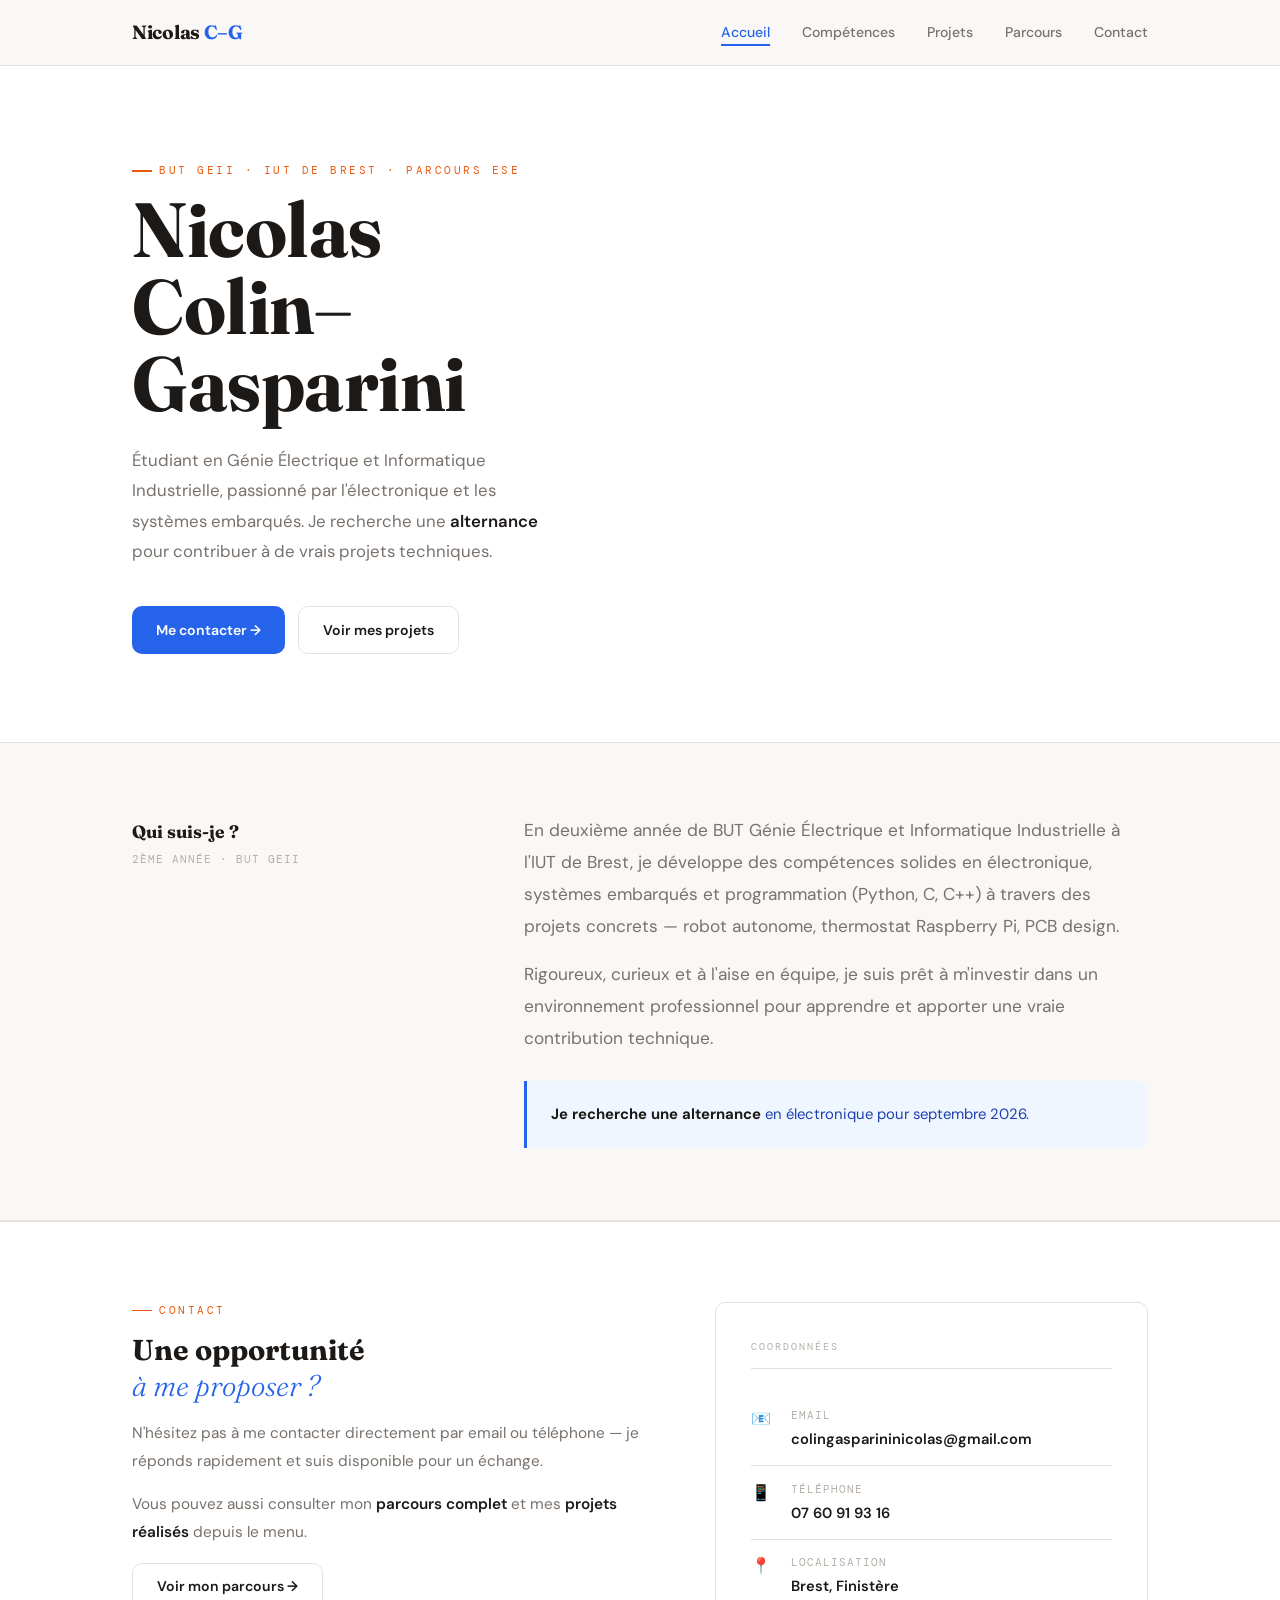
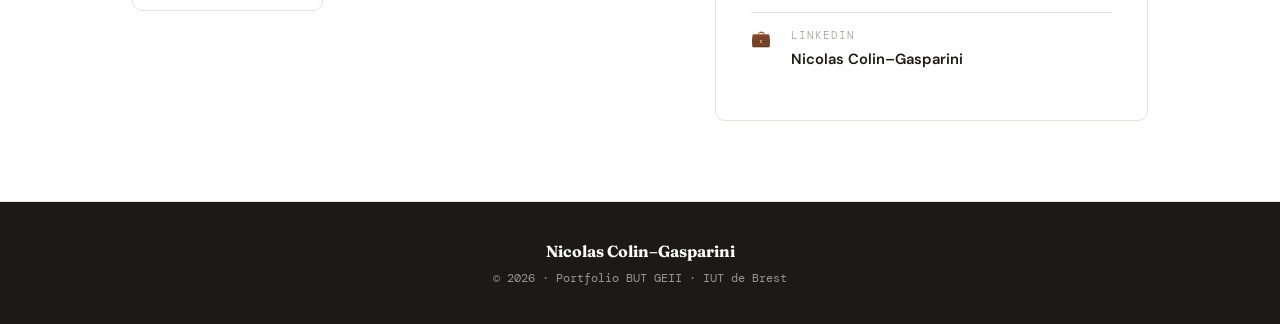
==== commit c80ba3ec: "Add files via upload" ====
--- a/index.html
+++ b/index.html
@@ -1,1173 +1,19 @@
-<!DOCTYPE html>
-<html lang="fr">
-<head>
-    <meta charset="UTF-8">
-    <meta name="viewport" content="width=device-width, initial-scale=1.0">
-    <title>Nicolas Colin--Gasparini - Portfolio Professionnel</title>
-    <style>
-        * {
-            margin: 0;
-            padding: 0;
-            box-sizing: border-box;
-        }
-
-        :root {
-            --primary-color: #1a365d;
-            --secondary-color: #2563eb;
-            --accent-color: #3b82f6;
-            --text-dark: #1e293b;
-            --text-light: #64748b;
-            --bg-light: #f8fafc;
-            --bg-white: #ffffff;
-            --border-color: #e2e8f0;
-        }
-
-        body {
-            font-family: -apple-system, BlinkMacSystemFont, 'Segoe UI', 'Roboto', 'Helvetica', 'Arial', sans-serif;
-            line-height: 1.6;
-            color: var(--text-dark);
-            background: var(--bg-light);
-        }
-
-        /* Navigation professionnelle */
-        header {
-            background: var(--bg-white);
-            box-shadow: 0 1px 3px rgba(0,0,0,0.1);
-            position: sticky;
-            top: 0;
-            z-index: 1000;
-        }
-
-        nav {
-            max-width: 1400px;
-            margin: 0 auto;
-            padding: 1rem 2rem;
-            display: flex;
-            justify-content: space-between;
-            align-items: center;
-        }
-
-        .logo {
-            font-size: 1.25rem;
-            font-weight: 700;
-            color: var(--primary-color);
-            letter-spacing: -0.5px;
-        }
-
-        .nav-links {
-            display: flex;
-            gap: 2.5rem;
-            list-style: none;
-        }
-
-        .nav-links a {
-            text-decoration: none;
-            color: var(--text-dark);
-            font-weight: 500;
-            font-size: 0.95rem;
-            transition: color 0.3s;
-            padding: 0.5rem 0;
-            border-bottom: 2px solid transparent;
-        }
-
-        .nav-links a:hover,
-        .nav-links a.active {
-            color: var(--secondary-color);
-            border-bottom-color: var(--secondary-color);
-        }
-
-        /* Hero Section Professionnel */
-        .hero {
-            background: linear-gradient(135deg, var(--primary-color) 0%, var(--secondary-color) 100%);
-            color: white;
-            padding: 4rem 2rem;
-        }
-
-        .hero-container {
-            max-width: 1400px;
-            margin: 0 auto;
-            display: grid;
-            grid-template-columns: 1fr 1fr;
-            gap: 4rem;
-            align-items: center;
-        }
-
-        .hero-content h1 {
-            font-size: 3rem;
-            font-weight: 700;
-            margin-bottom: 1rem;
-            line-height: 1.2;
-        }
-
-        .hero-subtitle {
-            font-size: 1.5rem;
-            margin-bottom: 1.5rem;
-            opacity: 0.95;
-            font-weight: 300;
-        }
-
-        .hero-description {
-            font-size: 1.1rem;
-            line-height: 1.8;
-            opacity: 0.9;
-            margin-bottom: 2rem;
-        }
-
-        .hero-buttons {
-            display: flex;
-            gap: 1rem;
-            flex-wrap: wrap;
-        }
-
-        .btn {
-            padding: 0.875rem 2rem;
-            border: none;
-            border-radius: 6px;
-            font-size: 1rem;
-            font-weight: 600;
-            cursor: pointer;
-            transition: all 0.3s;
-            text-decoration: none;
-            display: inline-flex;
-            align-items: center;
-            gap: 0.5rem;
-        }
-
-        .btn-primary {
-            background: white;
-            color: var(--primary-color);
-        }
-
-        .btn-primary:hover {
-            transform: translateY(-2px);
-            box-shadow: 0 4px 12px rgba(0,0,0,0.2);
-        }
-
-        .btn-secondary {
-            background: transparent;
-            color: white;
-            border: 2px solid white;
-        }
-
-        .btn-secondary:hover {
-            background: white;
-            color: var(--primary-color);
-        }
-
-        .hero-stats {
-            display: grid;
-            grid-template-columns: repeat(3, 1fr);
-            gap: 2rem;
-            padding: 2rem;
-            background: rgba(255,255,255,0.1);
-            backdrop-filter: blur(10px);
-            border-radius: 12px;
-            border: 1px solid rgba(255,255,255,0.2);
-        }
-
-        .stat-item {
-            text-align: center;
-        }
-
-        .stat-number {
-            font-size: 2.5rem;
-            font-weight: 700;
-            display: block;
-            margin-bottom: 0.5rem;
-        }
-
-        .stat-label {
-            font-size: 0.9rem;
-            opacity: 0.9;
-        }
-
-        /* Container principal */
-        .container {
-            max-width: 1400px;
-            margin: 0 auto;
-            padding: 4rem 2rem;
-        }
-
-        section {
-            display: none;
-            animation: fadeIn 0.5s;
-        }
-
-        section.active {
-            display: block;
-        }
-
-        .section-header {
-            margin-bottom: 3rem;
-        }
-
-        .section-title {
-            font-size: 2.5rem;
-            font-weight: 700;
-            color: var(--primary-color);
-            margin-bottom: 0.5rem;
-        }
-
-        .section-subtitle {
-            font-size: 1.2rem;
-            color: var(--text-light);
-        }
-
-        /* Carte Mentale */
-        .mindmap-card {
-            background: white;
-            border-radius: 12px;
-            padding: 3rem;
-            box-shadow: 0 1px 3px rgba(0,0,0,0.1);
-        }
-
-        .competences-grid {
-            display: grid;
-            grid-template-columns: repeat(2, 1fr);
-            gap: 2rem;
-            margin-top: 2rem;
-        }
-
-        .competence-card {
-            background: var(--bg-light);
-            padding: 2rem;
-            border-radius: 8px;
-            border-left: 4px solid var(--secondary-color);
-        }
-
-        .competence-card h3 {
-            color: var(--primary-color);
-            margin-bottom: 1rem;
-            font-size: 1.3rem;
-        }
-
-        .competence-list {
-            list-style: none;
-        }
-
-        .competence-list li {
-            padding: 0.5rem 0;
-            color: var(--text-light);
-            display: flex;
-            align-items: start;
-            gap: 0.5rem;
-        }
-
-        .competence-list li:before {
-            content: "✓";
-            color: var(--secondary-color);
-            font-weight: bold;
-        }
-
-        /* Projets Grid */
-        .projects-grid {
-            display: grid;
-            grid-template-columns: repeat(auto-fit, minmax(400px, 1fr));
-            gap: 2rem;
-        }
-
-        .project-card {
-            background: white;
-            border-radius: 12px;
-            overflow: hidden;
-            box-shadow: 0 1px 3px rgba(0,0,0,0.1);
-            transition: all 0.3s;
-            border: 1px solid var(--border-color);
-        }
-
-        .project-card:hover {
-            transform: translateY(-4px);
-            box-shadow: 0 12px 24px rgba(0,0,0,0.15);
-        }
-
-        .project-header {
-            background: linear-gradient(135deg, var(--primary-color), var(--secondary-color));
-            color: white;
-            padding: 2rem;
-            min-height: 160px;
-            display: flex;
-            flex-direction: column;
-            justify-content: center;
-        }
-
-        .project-icon {
-            font-size: 3rem;
-            margin-bottom: 1rem;
-        }
-
-        .project-content {
-            padding: 2rem;
-        }
-
-        .project-content h3 {
-            color: var(--primary-color);
-            margin-bottom: 1rem;
-            font-size: 1.4rem;
-        }
-
-        .project-content p {
-            color: var(--text-light);
-            margin-bottom: 1.5rem;
-            line-height: 1.8;
-        }
-
-        .project-tech {
-            display: flex;
-            flex-wrap: wrap;
-            gap: 0.5rem;
-            margin-bottom: 1.5rem;
-        }
-
-        .tech-tag {
-            background: var(--bg-light);
-            color: var(--text-dark);
-            padding: 0.4rem 1rem;
-            border-radius: 6px;
-            font-size: 0.85rem;
-            font-weight: 500;
-            border: 1px solid var(--border-color);
-        }
-
-        .btn-small {
-            padding: 0.625rem 1.5rem;
-            font-size: 0.9rem;
-            background: var(--secondary-color);
-            color: white;
-        }
-
-        .btn-small:hover {
-            background: var(--primary-color);
-        }
-
-        /* CV Section */
-        .cv-container {
-            background: white;
-            border-radius: 12px;
-            padding: 3rem;
-            box-shadow: 0 1px 3px rgba(0,0,0,0.1);
-        }
-
-        .cv-header {
-            display: flex;
-            align-items: center;
-            gap: 3rem;
-            padding-bottom: 3rem;
-            border-bottom: 2px solid var(--border-color);
-            margin-bottom: 3rem;
-        }
-
-        .cv-photo {
-            width: 180px;
-            height: 180px;
-            border-radius: 12px;
-            background: linear-gradient(135deg, var(--primary-color), var(--secondary-color));
-            display: flex;
-            align-items: center;
-            justify-content: center;
-            color: white;
-            font-size: 4rem;
-            flex-shrink: 0;
-            box-shadow: 0 4px 12px rgba(0,0,0,0.1);
-        }
-
-        .cv-info h2 {
-            font-size: 2rem;
-            color: var(--primary-color);
-            margin-bottom: 0.5rem;
-        }
-
-        .cv-title {
-            font-size: 1.3rem;
-            color: var(--text-light);
-            margin-bottom: 1.5rem;
-        }
-
-        .cv-contact {
-            display: grid;
-            grid-template-columns: repeat(2, 1fr);
-            gap: 1rem;
-        }
-
-        .cv-contact-item {
-            display: flex;
-            align-items: center;
-            gap: 0.75rem;
-            color: var(--text-light);
-        }
-
-        .cv-section {
-            margin-bottom: 3rem;
-        }
-
-        .cv-section h3 {
-            font-size: 1.8rem;
-            color: var(--primary-color);
-            margin-bottom: 2rem;
-            padding-bottom: 0.75rem;
-            border-bottom: 3px solid var(--secondary-color);
-            display: inline-block;
-        }
-
-        .cv-item {
-            background: var(--bg-light);
-            padding: 2rem;
-            border-radius: 8px;
-            margin-bottom: 1.5rem;
-            border-left: 4px solid var(--secondary-color);
-        }
-
-        .cv-item h4 {
-            color: var(--primary-color);
-            font-size: 1.3rem;
-            margin-bottom: 0.5rem;
-        }
-
-        .cv-date {
-            color: var(--secondary-color);
-            font-weight: 600;
-            margin-bottom: 1rem;
-            font-size: 0.95rem;
-        }
-
-        .cv-item ul {
-            margin-top: 1rem;
-            padding-left: 1.5rem;
-            color: var(--text-light);
-        }
-
-        .cv-item ul li {
-            margin-bottom: 0.5rem;
-            line-height: 1.6;
-        }
-
-        /* Contact Section */
-        .contact-grid {
-            display: grid;
-            grid-template-columns: repeat(auto-fit, minmax(300px, 1fr));
-            gap: 2rem;
-        }
-
-        .contact-card {
-            background: white;
-            padding: 2.5rem;
-            border-radius: 12px;
-            text-align: center;
-            box-shadow: 0 1px 3px rgba(0,0,0,0.1);
-            transition: transform 0.3s;
-            border: 1px solid var(--border-color);
-        }
-
-        .contact-card:hover {
-            transform: translateY(-4px);
-        }
-
-        .contact-icon {
-            width: 80px;
-            height: 80px;
-            background: linear-gradient(135deg, var(--primary-color), var(--secondary-color));
-            border-radius: 50%;
-            display: flex;
-            align-items: center;
-            justify-content: center;
-            margin: 0 auto 1.5rem;
-            font-size: 2rem;
-            color: white;
-        }
-
-        .contact-card h3 {
-            color: var(--primary-color);
-            margin-bottom: 0.75rem;
-            font-size: 1.2rem;
-        }
-
-        .contact-card p {
-            color: var(--text-light);
-            word-break: break-word;
-        }
-
-        /* Footer */
-        footer {
-            background: var(--primary-color);
-            color: white;
-            text-align: center;
-            padding: 2rem;
-            margin-top: 4rem;
-        }
-
-        footer p {
-            opacity: 0.9;
-        }
-
-        /* Animations */
-        @keyframes fadeIn {
-            from {
-                opacity: 0;
-                transform: translateY(20px);
-            }
-            to {
-                opacity: 1;
-                transform: translateY(0);
-            }
-        }
-
-        /* Responsive */
-        @media (max-width: 1024px) {
-            .hero-container {
-                grid-template-columns: 1fr;
-            }
-
-            .hero-stats {
-                grid-template-columns: repeat(3, 1fr);
-            }
-
-            .competences-grid {
-                grid-template-columns: 1fr;
-            }
-        }
-
-        @media (max-width: 768px) {
-            .hero-content h1 {
-                font-size: 2rem;
-            }
-
-            .hero-subtitle {
-                font-size: 1.2rem;
-            }
-
-            .nav-links {
-                gap: 1rem;
-                font-size: 0.85rem;
-            }
-
-            .projects-grid {
-                grid-template-columns: 1fr;
-            }
-
-            .cv-header {
-                flex-direction: column;
-                text-align: center;
-            }
-
-            .cv-contact {
-                grid-template-columns: 1fr;
-            }
-
-            .hero-stats {
-                grid-template-columns: 1fr;
-            }
-        }
-
-        /* Detail du projet */
-        .back-button {
-            display: inline-flex;
-            align-items: center;
-            gap: 0.5rem;
-            color: var(--secondary-color);
-            text-decoration: none;
-            font-weight: 600;
-            margin-bottom: 2rem;
-            transition: gap 0.3s;
-        }
-
-        .back-button:hover {
-            gap: 1rem;
-        }
-
-        .project-detail-header {
-            background: linear-gradient(135deg, var(--primary-color), var(--secondary-color));
-            color: white;
-            padding: 3rem;
-            border-radius: 12px;
-            margin-bottom: 3rem;
-        }
-
-        .project-detail-header h2 {
-            font-size: 2.5rem;
-            margin-bottom: 1rem;
-        }
-
-        .detail-content {
-            display: grid;
-            gap: 2rem;
-        }
-
-        .detail-card {
-            background: white;
-            padding: 2.5rem;
-            border-radius: 12px;
-            box-shadow: 0 1px 3px rgba(0,0,0,0.1);
-            border-left: 4px solid var(--secondary-color);
-        }
-
-        .detail-card h3 {
-            color: var(--primary-color);
-            margin-bottom: 1.5rem;
-            font-size: 1.5rem;
-        }
-
-        .detail-card p {
-            color: var(--text-light);
-            line-height: 1.8;
-        }
-    </style>
-</head>
-<body>
-    <!-- Navigation -->
-    <header>
-        <nav>
-            <div class="logo">NICOLAS Colin--Gasparini</div>
-            <ul class="nav-links">
-                <li><a href="#" onclick="showSection('home')" class="active">Accueil</a></li>
-                <li><a href="#" onclick="showSection('competences')">Compétences</a></li>
-                <li><a href="#" onclick="showSection('projects')">Projets</a></li>
-                <li><a href="#" onclick="showSection('cv')">Parcours</a></li>
-                <li><a href="#" onclick="showSection('contact')">Contact</a></li>
-            </ul>
-        </nav>
-    </header>
-
-    <!-- Hero Section -->
-    <div class="hero">
-        <div class="hero-container">
-            <div class="hero-content">
-                <h1>Etudiant en Génie Electrique et Informatique Industrielle</h1>
-                <p class="hero-subtitle">IUT de Brest - 2ème année</p>
-                <p class="hero-description">
-                    Passionné par l'innovation industrielle, je développe des compétences en conception, 
-                    vérification et maintenance de systèmes électroniques.
-                </p>
-                <div class="hero-buttons">
-                    <button class="btn btn-primary" onclick="showSection('projects')">
-                        Découvrir mes projets
-                    </button>
-                    <button class="btn btn-secondary" onclick="showSection('cv')">
-                        Mon parcours
-                    </button>
-                </div>
-            </div>
-            <div class="hero-stats">
-                <div class="stat-item">
-                    <span class="stat-number">4+</span>
-                    <span class="stat-label">Projets techniques</span>
-                </div>
-                <div class="stat-item">
-                    <span class="stat-number">2</span>
-                    <span class="stat-label">Années d'études</span>
-                </div>
-                <div class="stat-item">
-                    <span class="stat-number">4</span>
-                    <span class="stat-label">Compétences clés</span>
-                </div>
-            </div>
-        </div>
-    </div>
-
-    <!-- Main Container -->
-    <div class="container">
-        <!-- Home Section -->
-        <section id="home" class="active">
-            <div class="section-header">
-                <h2 class="section-title">À propos</h2>
-                <p class="section-subtitle">Profil et objectifs professionnels</p>
-            </div>
-            
-            <div style="display: grid; grid-template-columns: 2fr 1fr; gap: 3rem;">
-                <div>
-                    <div style="background: white; padding: 3rem; border-radius: 12px; box-shadow: 0 1px 3px rgba(0,0,0,0.1);">
-                        <h3 style="color: var(--primary-color); margin-bottom: 1.5rem; font-size: 1.8rem;">Mon profil</h3>
-                        <p style="color: var(--text-light); line-height: 1.8; margin-bottom: 1.5rem;">
-                            Actuellement en 2ème année de BUT Génie Electrique et Informatique Industrielle à l'IUT de Brest, 
-                            je suis à la recherche d'une alternance dans le domaine de l'électronique.
-                        </p>
-                        <p style="color: var(--text-light); line-height: 1.8; margin-bottom: 1.5rem;">
-                            Mes projets académiques m'ont permis de développer des compétences solides en conception de systèmes électroniques, 
-                            en programmation et en gestion de projet. Je suis particulièrement intéressé par les défis techniques 
-                            qui nécessitent créativité et rigueur.
-                        </p>
-                        <p style="color: var(--text-light); line-height: 1.8;">
-                            Mon objectif : intégrer une entreprise innovante du secteur industriel pour mettre en pratique mes compétences 
-                            et continuer à apprendre au contact de professionnels expérimentés.
-                        </p>
-                    </div>
-                </div>
-                
-                <div>
-                    <div style="background: white; padding: 2.5rem; border-radius: 12px; box-shadow: 0 1px 3px rgba(0,0,0,0.1);">
-                        <h3 style="color: var(--primary-color); margin-bottom: 1.5rem; font-size: 1.3rem;">Domaines d'expertise</h3>
-                        <div style="display: flex; flex-direction: column; gap: 1rem;">
-                            <div style="padding: 1rem; background: var(--bg-light); border-radius: 8px; border-left: 3px solid var(--secondary-color);">
-                                <strong style="color: var(--primary-color);">Electronique</strong>
-                                <p style="color: var(--text-light); font-size: 0.9rem; margin-top: 0.5rem;">Conception & validation</p>
-                            </div>
-                            <div style="padding: 1rem; background: var(--bg-light); border-radius: 8px; border-left: 3px solid var(--secondary-color);">
-                                <strong style="color: var(--primary-color);">Programmation</strong>
-                                <p style="color: var(--text-light); font-size: 0.9rem; margin-top: 0.5rem;">Python, C, C++</p>
-                            </div>
-                            <div style="padding: 1rem; background: var(--bg-light); border-radius: 8px; border-left: 3px solid var(--secondary-color);">
-                                <strong style="color: var(--primary-color);">Gestion de projet</strong>
-                                <p style="color: var(--text-light); font-size: 0.9rem; margin-top: 0.5rem;">Planification & suivi</p>
-                            </div>
-                        </div>
-                    </div>
-                </div>
-            </div>
-        </section>
-
-        <!-- Compétences Section -->
-        <section id="competences">
-            <div class="section-header">
-                <h2 class="section-title">Compétences</h2>
-                <p class="section-subtitle">Les 4 piliers du Génie Electrique et Informatique Industrielle</p>
-            </div>
-
-            <div class="mindmap-card">
-                <div style="text-align: center; margin-bottom: 3rem;">
-                    <div class="mxgraph" style="max-width:100%;border:1px solid transparent;" data-mxgraph="{&quot;highlight&quot;:&quot;#0000ff&quot;,&quot;nav&quot;:true,&quot;resize&quot;:true,&quot;dark-mode&quot;:&quot;auto&quot;,&quot;toolbar&quot;:&quot;zoom layers tags lightbox&quot;,&quot;edit&quot;:&quot;_blank&quot;,&quot;xml&quot;:&quot;&lt;mxfile host=\&quot;app.diagrams.net\&quot; agent=\&quot;Mozilla/5.0 (Windows NT 10.0; Win64; x64; rv:147.0) Gecko/20100101 Firefox/147.0\&quot; version=\&quot;29.3.7\&quot;&gt;\n  &lt;diagram name=\&quot;Page-1\&quot; id=\&quot;tbJn59GSlIwSno3OuVhb\&quot;&gt;\n    &lt;mxGraphModel dx=\&quot;1375\&quot; dy=\&quot;779\&quot; grid=\&quot;1\&quot; gridSize=\&quot;10\&quot; guides=\&quot;1\&quot; tooltips=\&quot;1\&quot; connect=\&quot;1\&quot; arrows=\&quot;1\&quot; fold=\&quot;1\&quot; page=\&quot;1\&quot; pageScale=\&quot;1\&quot; pageWidth=\&quot;1169\&quot; pageHeight=\&quot;827\&quot; math=\&quot;0\&quot; shadow=\&quot;0\&quot;&gt;\n      &lt;root&gt;\n        &lt;mxCell id=\&quot;0\&quot; /&gt;\n        &lt;mxCell id=\&quot;1\&quot; parent=\&quot;0\&quot; /&gt;\n        &lt;mxCell id=\&quot;YZi-H2nwzNP1CEJg7ZM0-36\&quot; edge=\&quot;1\&quot; parent=\&quot;1\&quot; source=\&quot;YZi-H2nwzNP1CEJg7ZM0-18\&quot; style=\&quot;edgeStyle=orthogonalEdgeStyle;rounded=0;orthogonalLoop=1;jettySize=auto;html=1;exitX=0.25;exitY=0;exitDx=0;exitDy=0;entryX=1;entryY=0.5;entryDx=0;entryDy=0;\&quot; target=\&quot;YZi-H2nwzNP1CEJg7ZM0-22\&quot;&gt;\n          &lt;mxGeometry relative=\&quot;1\&quot; as=\&quot;geometry\&quot; /&gt;\n        &lt;/mxCell&gt;\n        &lt;mxCell id=\&quot;YZi-H2nwzNP1CEJg7ZM0-37\&quot; edge=\&quot;1\&quot; parent=\&quot;1\&quot; source=\&quot;YZi-H2nwzNP1CEJg7ZM0-18\&quot; style=\&quot;edgeStyle=orthogonalEdgeStyle;rounded=0;orthogonalLoop=1;jettySize=auto;html=1;exitX=0.25;exitY=1;exitDx=0;exitDy=0;entryX=1;entryY=0.5;entryDx=0;entryDy=0;\&quot; target=\&quot;YZi-H2nwzNP1CEJg7ZM0-23\&quot;&gt;\n          &lt;mxGeometry relative=\&quot;1\&quot; as=\&quot;geometry\&quot; /&gt;\n        &lt;/mxCell&gt;\n        &lt;mxCell id=\&quot;YZi-H2nwzNP1CEJg7ZM0-18\&quot; parent=\&quot;1\&quot; style=\&quot;rounded=0;whiteSpace=wrap;html=1;strokeWidth=5;strokeColor=#FF8000;\&quot; value=\&quot;&amp;lt;div&amp;gt;&amp;lt;font style=&amp;quot;font-size: 30px;&amp;quot;&amp;gt;Vérifier&amp;lt;/font&amp;gt;&amp;lt;/div&amp;gt;\&quot; vertex=\&quot;1\&quot;&gt;\n          &lt;mxGeometry height=\&quot;100\&quot; width=\&quot;180\&quot; x=\&quot;250\&quot; y=\&quot;341\&quot; as=\&quot;geometry\&quot; /&gt;\n        &lt;/mxCell&gt;\n        &lt;mxCell id=\&quot;YZi-H2nwzNP1CEJg7ZM0-45\&quot; edge=\&quot;1\&quot; parent=\&quot;1\&quot; source=\&quot;YZi-H2nwzNP1CEJg7ZM0-19\&quot; style=\&quot;edgeStyle=orthogonalEdgeStyle;rounded=0;orthogonalLoop=1;jettySize=auto;html=1;exitX=0.75;exitY=0;exitDx=0;exitDy=0;entryX=0;entryY=0.5;entryDx=0;entryDy=0;\&quot; target=\&quot;YZi-H2nwzNP1CEJg7ZM0-24\&quot;&gt;\n          &lt;mxGeometry relative=\&quot;1\&quot; as=\&quot;geometry\&quot; /&gt;\n        &lt;/mxCell&gt;\n        &lt;mxCell id=\&quot;YZi-H2nwzNP1CEJg7ZM0-46\&quot; edge=\&quot;1\&quot; parent=\&quot;1\&quot; source=\&quot;YZi-H2nwzNP1CEJg7ZM0-19\&quot; style=\&quot;edgeStyle=orthogonalEdgeStyle;rounded=0;orthogonalLoop=1;jettySize=auto;html=1;exitX=0.75;exitY=1;exitDx=0;exitDy=0;entryX=0;entryY=0.5;entryDx=0;entryDy=0;\&quot; target=\&quot;YZi-H2nwzNP1CEJg7ZM0-25\&quot;&gt;\n          &lt;mxGeometry relative=\&quot;1\&quot; as=\&quot;geometry\&quot; /&gt;\n        &lt;/mxCell&gt;\n        &lt;mxCell id=\&quot;YZi-H2nwzNP1CEJg7ZM0-19\&quot; parent=\&quot;1\&quot; style=\&quot;rounded=0;whiteSpace=wrap;html=1;strokeColor=#FF0000;strokeWidth=5;perimeterSpacing=0;\&quot; value=\&quot;&amp;lt;font style=&amp;quot;font-size: 30px;&amp;quot;&amp;gt;Concevoir&amp;lt;/font&amp;gt;\&quot; vertex=\&quot;1\&quot;&gt;\n          &lt;mxGeometry height=\&quot;100\&quot; width=\&quot;180\&quot; x=\&quot;710\&quot; y=\&quot;341\&quot; as=\&quot;geometry\&quot; /&gt;\n        &lt;/mxCell&gt;\n        &lt;mxCell id=\&quot;YZi-H2nwzNP1CEJg7ZM0-38\&quot; edge=\&quot;1\&quot; parent=\&quot;1\&quot; source=\&quot;YZi-H2nwzNP1CEJg7ZM0-20\&quot; style=\&quot;edgeStyle=orthogonalEdgeStyle;rounded=0;orthogonalLoop=1;jettySize=auto;html=1;exitX=0;exitY=0.25;exitDx=0;exitDy=0;entryX=0.5;entryY=1;entryDx=0;entryDy=0;\&quot; target=\&quot;YZi-H2nwzNP1CEJg7ZM0-30\&quot;&gt;\n          &lt;mxGeometry relative=\&quot;1\&quot; as=\&quot;geometry\&quot; /&gt;\n        &lt;/mxCell&gt;\n        &lt;mxCell id=\&quot;YZi-H2nwzNP1CEJg7ZM0-39\&quot; edge=\&quot;1\&quot; parent=\&quot;1\&quot; source=\&quot;YZi-H2nwzNP1CEJg7ZM0-20\&quot; style=\&quot;edgeStyle=orthogonalEdgeStyle;rounded=0;orthogonalLoop=1;jettySize=auto;html=1;exitX=1;exitY=0.25;exitDx=0;exitDy=0;entryX=0.5;entryY=1;entryDx=0;entryDy=0;\&quot; target=\&quot;YZi-H2nwzNP1CEJg7ZM0-31\&quot;&gt;\n          &lt;mxGeometry relative=\&quot;1\&quot; as=\&quot;geometry\&quot; /&gt;\n        &lt;/mxCell&gt;\n        &lt;mxCell id=\&quot;YZi-H2nwzNP1CEJg7ZM0-20\&quot; parent=\&quot;1\&quot; style=\&quot;rounded=0;whiteSpace=wrap;html=1;strokeWidth=5;strokeColor=light-dark(#66CC00,#EDEDED);\&quot; value=\&quot;&amp;lt;font style=&amp;quot;font-size: 30px;&amp;quot;&amp;gt;Implanter&amp;lt;/font&amp;gt;\&quot; vertex=\&quot;1\&quot;&gt;\n          &lt;mxGeometry height=\&quot;100\&quot; width=\&quot;180\&quot; x=\&quot;490\&quot; y=\&quot;210\&quot; as=\&quot;geometry\&quot; /&gt;\n        &lt;/mxCell&gt;\n        &lt;mxCell id=\&quot;YZi-H2nwzNP1CEJg7ZM0-40\&quot; edge=\&quot;1\&quot; parent=\&quot;1\&quot; source=\&quot;YZi-H2nwzNP1CEJg7ZM0-21\&quot; style=\&quot;edgeStyle=orthogonalEdgeStyle;rounded=0;orthogonalLoop=1;jettySize=auto;html=1;exitX=0;exitY=0.75;exitDx=0;exitDy=0;\&quot; target=\&quot;YZi-H2nwzNP1CEJg7ZM0-26\&quot;&gt;\n          &lt;mxGeometry relative=\&quot;1\&quot; as=\&quot;geometry\&quot; /&gt;\n        &lt;/mxCell&gt;\n        &lt;mxCell id=\&quot;YZi-H2nwzNP1CEJg7ZM0-41\&quot; edge=\&quot;1\&quot; parent=\&quot;1\&quot; source=\&quot;YZi-H2nwzNP1CEJg7ZM0-21\&quot; style=\&quot;edgeStyle=orthogonalEdgeStyle;rounded=0;orthogonalLoop=1;jettySize=auto;html=1;exitX=1;exitY=0.75;exitDx=0;exitDy=0;\&quot; target=\&quot;YZi-H2nwzNP1CEJg7ZM0-27\&quot;&gt;\n          &lt;mxGeometry relative=\&quot;1\&quot; as=\&quot;geometry\&quot; /&gt;\n        &lt;/mxCell&gt;\n        &lt;mxCell id=\&quot;YZi-H2nwzNP1CEJg7ZM0-42\&quot; edge=\&quot;1\&quot; parent=\&quot;1\&quot; source=\&quot;YZi-H2nwzNP1CEJg7ZM0-21\&quot; style=\&quot;edgeStyle=orthogonalEdgeStyle;rounded=0;orthogonalLoop=1;jettySize=auto;html=1;exitX=0.117;exitY=1;exitDx=0;exitDy=0;entryX=1;entryY=0.5;entryDx=0;entryDy=0;exitPerimeter=0;\&quot; target=\&quot;YZi-H2nwzNP1CEJg7ZM0-29\&quot;&gt;\n          &lt;mxGeometry relative=\&quot;1\&quot; as=\&quot;geometry\&quot; /&gt;\n        &lt;/mxCell&gt;\n        &lt;mxCell id=\&quot;YZi-H2nwzNP1CEJg7ZM0-44\&quot; edge=\&quot;1\&quot; parent=\&quot;1\&quot; source=\&quot;YZi-H2nwzNP1CEJg7ZM0-21\&quot; style=\&quot;edgeStyle=orthogonalEdgeStyle;rounded=0;orthogonalLoop=1;jettySize=auto;html=1;exitX=0.9;exitY=1.01;exitDx=0;exitDy=0;entryX=0;entryY=0.5;entryDx=0;entryDy=0;exitPerimeter=0;\&quot; target=\&quot;YZi-H2nwzNP1CEJg7ZM0-28\&quot;&gt;\n          &lt;mxGeometry relative=\&quot;1\&quot; as=\&quot;geometry\&quot; /&gt;\n        &lt;/mxCell&gt;\n        &lt;mxCell id=\&quot;YZi-H2nwzNP1CEJg7ZM0-21\&quot; parent=\&quot;1\&quot; style=\&quot;rounded=0;whiteSpace=wrap;html=1;strokeWidth=5;strokeColor=#CCCC00;\&quot; value=\&quot;&amp;lt;font style=&amp;quot;font-size: 30px;&amp;quot;&amp;gt;Maintenir&amp;lt;/font&amp;gt;\&quot; vertex=\&quot;1\&quot;&gt;\n          &lt;mxGeometry height=\&quot;100\&quot; width=\&quot;180\&quot; x=\&quot;490\&quot; y=\&quot;490\&quot; as=\&quot;geometry\&quot; /&gt;\n        &lt;/mxCell&gt;\n        &lt;mxCell id=\&quot;YZi-H2nwzNP1CEJg7ZM0-22\&quot; parent=\&quot;1\&quot; style=\&quot;rounded=1;whiteSpace=wrap;html=1;strokeWidth=5;strokeColor=#FF8000;\&quot; value=\&quot;&amp;amp;nbsp;Identifier les tests et mesures à mettre en place pour valider le fonctionnement d'un système\&quot; vertex=\&quot;1\&quot;&gt;\n          &lt;mxGeometry height=\&quot;98\&quot; width=\&quot;180\&quot; x=\&quot;70\&quot; y=\&quot;200\&quot; as=\&quot;geometry\&quot; /&gt;\n        &lt;/mxCell&gt;\n        &lt;mxCell id=\&quot;YZi-H2nwzNP1CEJg7ZM0-23\&quot; parent=\&quot;1\&quot; style=\&quot;rounded=1;whiteSpace=wrap;html=1;strokeWidth=5;strokeColor=#FF8000;\&quot; value=\&quot;&amp;amp;nbsp;Certifier le fonctionnement d'un nouvel équipement industriel\&quot; vertex=\&quot;1\&quot;&gt;\n          &lt;mxGeometry height=\&quot;90\&quot; width=\&quot;180\&quot; x=\&quot;70\&quot; y=\&quot;480\&quot; as=\&quot;geometry\&quot; /&gt;\n        &lt;/mxCell&gt;\n        &lt;mxCell id=\&quot;YZi-H2nwzNP1CEJg7ZM0-24\&quot; parent=\&quot;1\&quot; style=\&quot;rounded=1;whiteSpace=wrap;html=1;strokeWidth=5;strokeColor=#FF0000;\&quot; value=\&quot;Proposer des solutions techniques liées à l&amp;#39;analyse fonctionnelle\&quot; vertex=\&quot;1\&quot;&gt;\n          &lt;mxGeometry height=\&quot;90\&quot; width=\&quot;180\&quot; x=\&quot;910\&quot; y=\&quot;251\&quot; as=\&quot;geometry\&quot; /&gt;\n        &lt;/mxCell&gt;\n        &lt;mxCell id=\&quot;YZi-H2nwzNP1CEJg7ZM0-25\&quot; parent=\&quot;1\&quot; style=\&quot;rounded=1;whiteSpace=wrap;html=1;strokeWidth=5;strokeColor=#FF0000;\&quot; value=\&quot;Dérisquer les solutions techniques retenues\&quot; vertex=\&quot;1\&quot;&gt;\n          &lt;mxGeometry height=\&quot;90\&quot; width=\&quot;180\&quot; x=\&quot;920\&quot; y=\&quot;450\&quot; as=\&quot;geometry\&quot; /&gt;\n        &lt;/mxCell&gt;\n        &lt;mxCell id=\&quot;YZi-H2nwzNP1CEJg7ZM0-26\&quot; parent=\&quot;1\&quot; style=\&quot;rounded=1;whiteSpace=wrap;html=1;strokeWidth=5;strokeColor=#CCCC00;\&quot; value=\&quot;Exécuter l'entretien et le contrôle d'un système en respectant une procédure\&quot; vertex=\&quot;1\&quot;&gt;\n          &lt;mxGeometry height=\&quot;90\&quot; width=\&quot;180\&quot; x=\&quot;270\&quot; y=\&quot;600\&quot; as=\&quot;geometry\&quot; /&gt;\n        &lt;/mxCell&gt;\n        &lt;mxCell id=\&quot;YZi-H2nwzNP1CEJg7ZM0-27\&quot; parent=\&quot;1\&quot; style=\&quot;rounded=1;whiteSpace=wrap;html=1;strokeWidth=5;strokeColor=#CCCC00;\&quot; value=\&quot;Diagnostiquer un dysfonctionnement dans un système\&quot; vertex=\&quot;1\&quot;&gt;\n          &lt;mxGeometry height=\&quot;90\&quot; width=\&quot;180\&quot; x=\&quot;710\&quot; y=\&quot;600\&quot; as=\&quot;geometry\&quot; /&gt;\n        &lt;/mxCell&gt;\n        &lt;mxCell id=\&quot;YZi-H2nwzNP1CEJg7ZM0-28\&quot; parent=\&quot;1\&quot; style=\&quot;rounded=1;whiteSpace=wrap;html=1;strokeWidth=5;strokeColor=#CCCC00;\&quot; value=\&quot;&amp;amp;nbsp;Identifier la cause racine du dysfonctionnement\&quot; vertex=\&quot;1\&quot;&gt;\n          &lt;mxGeometry height=\&quot;90\&quot; width=\&quot;180\&quot; x=\&quot;710\&quot; y=\&quot;720\&quot; as=\&quot;geometry\&quot; /&gt;\n        &lt;/mxCell&gt;\n        &lt;mxCell id=\&quot;YZi-H2nwzNP1CEJg7ZM0-29\&quot; parent=\&quot;1\&quot; style=\&quot;rounded=1;whiteSpace=wrap;html=1;strokeWidth=5;strokeColor=#CCCC00;\&quot; value=\&quot;Exécuter une opération de maintenance (corrective, préventive, améliorative)\&quot; vertex=\&quot;1\&quot;&gt;\n          &lt;mxGeometry height=\&quot;90\&quot; width=\&quot;180\&quot; x=\&quot;270\&quot; y=\&quot;720\&quot; as=\&quot;geometry\&quot; /&gt;\n        &lt;/mxCell&gt;\n        &lt;mxCell id=\&quot;YZi-H2nwzNP1CEJg7ZM0-30\&quot; parent=\&quot;1\&quot; style=\&quot;rounded=1;whiteSpace=wrap;html=1;strokeWidth=5;strokeColor=light-dark(#66CC00,#EDEDED);\&quot; value=\&quot;Appliquer une procédure de fabrication pour implanter les composants matériels et/ou logiciels dans un système\&quot; vertex=\&quot;1\&quot;&gt;\n          &lt;mxGeometry height=\&quot;98\&quot; width=\&quot;180\&quot; x=\&quot;290\&quot; y=\&quot;50\&quot; as=\&quot;geometry\&quot; /&gt;\n        &lt;/mxCell&gt;\n        &lt;mxCell id=\&quot;YZi-H2nwzNP1CEJg7ZM0-31\&quot; parent=\&quot;1\&quot; style=\&quot;rounded=1;whiteSpace=wrap;html=1;labelBorderColor=none;strokeWidth=5;strokeColor=light-dark(#66CC00,#EDEDED);\&quot; value=\&quot;Evaluer la conformité du système\&quot; vertex=\&quot;1\&quot;&gt;\n          &lt;mxGeometry height=\&quot;98\&quot; width=\&quot;180\&quot; x=\&quot;660\&quot; y=\&quot;50\&quot; as=\&quot;geometry\&quot; /&gt;\n        &lt;/mxCell&gt;\n      &lt;/root&gt;\n    &lt;/mxGraphModel&gt;\n  &lt;/diagram&gt;\n&lt;/mxfile&gt;\n&quot;}"></div>
-                </div>
-
-                <div class="competences-grid">
-                    <div class="competence-card">
-                        <h3>🔍 Vérifier</h3>
-                        <ul class="competence-list">
-                            <li>Identifier les tests et mesures à mettre en place pour valider le fonctionnement d'un système</li>
-                            <li>Certifier le fonctionnement d'un nouvel équipement industriel</li>
-                        </ul>
-                    </div>
-
-                    <div class="competence-card">
-                        <h3>🎨 Concevoir</h3>
-                        <ul class="competence-list">
-                            <li>Proposer des solutions techniques liées à l'analyse fonctionnelle</li>
-                            <li>Dérisquer les solutions techniques retenues</li>
-                        </ul>
-                    </div>
-
-                    <div class="competence-card">
-                        <h3>⚙️ Implanter</h3>
-                        <ul class="competence-list">
-                            <li>Appliquer une procédure de fabrication pour implanter les composants matériels et/ou logiciels</li>
-                            <li>Evaluer la conformité du système</li>
-                        </ul>
-                    </div>
-
-                    <div class="competence-card">
-                        <h3>🔧 Maintenir</h3>
-                        <ul class="competence-list">
-                            <li>Exécuter l'entretien et le contrôle d'un système en respectant une procédure</li>
-                            <li>Diagnostiquer un dysfonctionnement dans un système</li>
-                            <li>Identifier la cause racine du dysfonctionnement</li>
-                            <li>Exécuter une opération de maintenance (corrective, préventive, améliorative)</li>
-                        </ul>
-                    </div>
-                </div>
-            </div>
-        </section>
-
-        <!-- Projects Section -->
-        <section id="projects">
-            <div class="section-header">
-                <h2 class="section-title">Projets Réalisés</h2>
-                <p class="section-subtitle">Expérience pratique en conception et développement de systèmes</p>
-            </div>
-
-            <div class="projects-grid">
-                <div class="project-card">
-                    <div class="project-header">
-                        <div class="project-icon">🤖</div>
-                        <h3>Robot Suiveur de Ligne</h3>
-                    </div>
-                    <div class="project-content">
-                        <p>
-                            Conception complète d'un robot autonome capable de suivre une ligne, incluant la conception 
-                            du schéma électronique, la réalisation du PCB et la programmation en MicroPython.
-                        </p>
-                        <div class="project-tech">
-                            <span class="tech-tag">MicroPython</span>
-                            <span class="tech-tag">PCB Design</span>
-                            <span class="tech-tag">Electronique</span>
-                        </div>
-                        <button class="btn btn-small" onclick="showProjectDetail(1)">Détails du projet →</button>
-                    </div>
-                </div>
-
-                <div class="project-card">
-                    <div class="project-header">
-                        <div class="project-icon">🔋</div>
-                        <h3>Vérification de Chargeur</h3>
-                    </div>
-                    <div class="project-content">
-                        <p>
-                            Validation complète d'un système de chargement électronique par tests et mesures de chaque 
-                            étage, avec rédaction d'un rapport technique de vérification.
-                        </p>
-                        <div class="project-tech">
-                            <span class="tech-tag">Tests électroniques</span>
-                            <span class="tech-tag">Mesures</span>
-                            <span class="tech-tag">Validation</span>
-                        </div>
-                        <button class="btn btn-small" onclick="showProjectDetail(2)">Détails du projet →</button>
-                    </div>
-                </div>
-
-                <div class="project-card">
-                    <div class="project-header">
-                        <div class="project-icon">🌡️</div>
-                        <h3>Thermostat Intelligent</h3>
-                    </div>
-                    <div class="project-content">
-                        <p>
-                            Conception et réalisation d'un thermostat programmable avec Raspberry Pi, incluant 
-                            l'assemblage des composants, la programmation Python et les tests de validation.
-                        </p>
-                        <div class="project-tech">
-                            <span class="tech-tag">Python</span>
-                            <span class="tech-tag">Raspberry Pi</span>
-                            <span class="tech-tag">Soudure</span>
-                            <span class="tech-tag">IoT</span>
-                        </div>
-                        <button class="btn btn-small" onclick="showProjectDetail(3)">Détails du projet →</button>
-                    </div>
-                </div>
-
-                <div class="project-card">
-                    <div class="project-header">
-                        <div class="project-icon">📡</div>
-                        <h3>Antivol Casier de Pêche</h3>
-                    </div>
-                    <div class="project-content">
-                        <p>
-                            Développement d'un système de communication acoustique pour la sécurisation de casiers 
-                            de pêche, utilisant des technologies de transmission sous-marine.
-                        </p>
-                        <div class="project-tech">
-                            <span class="tech-tag">Communication</span>
-                            <span class="tech-tag">Acoustique</span>
-                            <span class="tech-tag">Sécurité</span>
-                        </div>
-                        <button class="btn btn-small" onclick="showProjectDetail(4)">Détails du projet →</button>
-                    </div>
-                </div>
-            </div>
-        </section>
-
-        <!-- Project Details (conservés de l'original mais avec le nouveau style) -->
-        <section id="project-detail-1">
-            <a href="#" class="back-button" onclick="showSection('projects')">← Retour aux projets</a>
-            
-            <div class="project-detail-header">
-                <h2>Robot Suiveur de Ligne</h2>
-                <p>Projet de robotique autonome - IUT de Brest</p>
-                <div class="project-tech" style="margin-top: 1.5rem;">
-                    <span class="tech-tag">MicroPython</span>
-                    <span class="tech-tag">PCB Design</span>
-                    <span class="tech-tag">Electronique</span>
-                </div>
-            </div>
-
-            <div class="detail-content">
-                <div class="detail-card">
-                    <h3>🎯 Objectif du projet</h3>
-                    <p>Concevoir et réaliser un robot autonome capable de suivre une ligne tracée au sol de manière fiable et rapide.</p>
-                </div>
-
-                <div class="detail-card">
-                    <h3>💡 Défis techniques</h3>
-                    <p>Optimisation de la détection de ligne, gestion de la vitesse des moteurs, conception d'un PCB compact et programmation d'algorithmes de pilotage efficaces.</p>
-                </div>
-
-                <div class="detail-card">
-                    <h3>🛠️ Réalisations</h3>
-                    <p>
-                        • Conception complète du schéma électronique et du PCB<br>
-                        • Programmation en MicroPython pour le pilotage<br>
-                        • Mise en place d'une base de données de gestion des charges<br>
-                        • Planification avec diagramme de Gantt<br>
-                        • Présentation publique avec la Robotique du Ponant
-                    </p>
-                </div>
-
-                <div class="detail-card">
-                    <h3>📊 Résultats</h3>
-                    <p>Robot opérationnel présenté avec succès lors de la journée de démonstration. Validation de toutes les spécifications du cahier des charges.</p>
-                </div>
-            </div>
-        </section>
-
-        <section id="project-detail-2">
-            <a href="#" class="back-button" onclick="showSection('projects')">← Retour aux projets</a>
-            
-            <div class="project-detail-header">
-                <h2>Vérification de Chargeur Electronique</h2>
-                <p>Projet de validation système - IUT de Brest</p>
-                <div class="project-tech" style="margin-top: 1.5rem;">
-                    <span class="tech-tag">Tests électroniques</span>
-                    <span class="tech-tag">Mesures</span>
-                    <span class="tech-tag">Validation</span>
-                </div>
-            </div>
-
-            <div class="detail-content">
-                <div class="detail-card">
-                    <h3>🎯 Objectif du projet</h3>
-                    <p>Valider le bon fonctionnement de chaque étage d'un chargeur électronique par des tests et mesures approfondis.</p>
-                </div>
-
-                <div class="detail-card">
-                    <h3>🛠️ Méthodologie</h3>
-                    <p>
-                        • Vérification systématique de chaque composant électronique<br>
-                        • Tests de chaque étage du circuit de chargement<br>
-                        • Analyse du fonctionnement global<br>
-                        • Identification et documentation des anomalies<br>
-                        • Rédaction d'un rapport technique détaillé
-                    </p>
-                </div>
-
-                <div class="detail-card">
-                    <h3>📊 Résultats</h3>
-                    <p>Production d'un compte rendu complet de vérification avec recommandations. Collaboration efficace en binôme pour la synthèse des résultats.</p>
-                </div>
-            </div>
-        </section>
-
-        <section id="project-detail-3">
-            <a href="#" class="back-button" onclick="showSection('projects')">← Retour aux projets</a>
-            
-            <div class="project-detail-header">
-                <h2>Thermostat Intelligent</h2>
-                <p>Projet système embarqué - IUT de Brest</p>
-                <div class="project-tech" style="margin-top: 1.5rem;">
-                    <span class="tech-tag">Python</span>
-                    <span class="tech-tag">Raspberry Pi</span>
-                    <span class="tech-tag">Soudure</span>
-                    <span class="tech-tag">IoT</span>
-                </div>
-            </div>
-
-            <div class="detail-content">
-                <div class="detail-card">
-                    <h3>🎯 Objectif du projet</h3>
-                    <p>Concevoir un thermostat programmable avec interface utilisateur et gestion intelligente de la température.</p>
-                </div>
-
-                <div class="detail-card">
-                    <h3>🛠️ Développement</h3>
-                    <p>
-                        • Assemblage et soudure des composants électroniques<br>
-                        • Programmation Python et interfaçage Raspberry Pi<br>
-                        • Gestion des modes de fonctionnement<br>
-                        • Paramétrage des consignes de température<br>
-                        • Tests de validation conformément au cahier des charges
-                    </p>
-                </div>
-
-                <div class="detail-card">
-                    <h3>📊 Résultats</h3>
-                    <p>Système fonctionnel respectant toutes les spécifications. Documentation complète et présentation des résultats aux encadrants.</p>
-                </div>
-            </div>
-        </section>
-
-        <section id="project-detail-4">
-            <a href="#" class="back-button" onclick="showSection('projects')">← Retour aux projets</a>
-            
-            <div class="project-detail-header">
-                <h2>Communication Acoustique - Antivol Casier de Pêche</h2>
-                <p>Projet innovation maritime - IUT de Brest</p>
-                <div class="project-tech" style="margin-top: 1.5rem;">
-                    <span class="tech-tag">Communication</span>
-                    <span class="tech-tag">Acoustique</span>
-                    <span class="tech-tag">Sécurité</span>
-                </div>
-            </div>
-
-            <div class="detail-content">
-                <div class="detail-card">
-                    <h3>🎯 Objectif du projet</h3>
-                    <p>Développer un système de sécurité pour casiers de pêche utilisant la communication acoustique sous-marine.</p>
-                </div>
-
-                <div class="detail-card">
-                    <h3>💡 Innovation</h3>
-                    <p>Utilisation de technologies de transmission acoustique adaptées au milieu marin pour détecter et signaler les tentatives de vol.</p>
-                </div>
-
-                <div class="detail-card">
-                    <h3>📊 Application</h3>
-                    <p>Solution innovante pour les pêcheurs professionnels, combinant électronique, programmation et technologies de communication.</p>
-                </div>
-            </div>
-        </section>
-
-        <!-- CV Section -->
-        <section id="cv">
-            <div class="section-header">
-                <h2 class="section-title">Parcours</h2>
-                <p class="section-subtitle">Formation et expériences académiques</p>
-            </div>
-
-            <div class="cv-container">
-                <div class="cv-header">
-                    <div class="cv-photo">NC</div>
-                    <div class="cv-info">
-                        <h2>Nicolas Colin--Gasparini</h2>
-                        <p class="cv-title">Etudiant en Génie Electrique et Informatique Industrielle</p>
-                        <div class="cv-contact">
-                            <div class="cv-contact-item">
-                                <span>📧</span>
-                                <span>colingasparininicolas@gmail.com</span>
-                            </div>
-                            <div class="cv-contact-item">
-                                <span>📱</span>
-                                <span>07 60 91 93 16</span>
-                            </div>
-                            <div class="cv-contact-item">
-                                <span>📍</span>
-                                <span>18 rue général marchand, Brest</span>
-                            </div>
-                            <div class="cv-contact-item">
-                                <span>💼</span>
-                                <span>LinkedIn</span>
-                            </div>
-                        </div>
-                    </div>
-                </div>
-
-                <div class="cv-section">
-                    <h3>🎓 Formation</h3>
-                    <div class="cv-item">
-                        <h4>BUT Génie Electrique et Informatique Industrielle (GEII)</h4>
-                        <p class="cv-date">2024 - 2026 (en cours)</p>
-                        <p>IUT de Brest</p>
-                        <ul>
-                            <li>Spécialisation en électronique et systèmes embarqués</li>
-                            <li>Projets pratiques en robotique et électronique</li>
-                            <li>Programmation Python, C, C++</li>
-                        </ul>
-                    </div>
-                    <div class="cv-item">
-                        <h4>Baccalauréat Général - Mention Bien</h4>
-                        <p class="cv-date">2024</p>
-                        <p>Lycée Amiral Ronarc'h, Brest</p>
-                        <p>Spécialités : Mathématiques et Physique-Chimie</p>
-                    </div>
-                </div>
-
-                <div class="cv-section">
-                    <h3>💼 Compétences Techniques</h3>
-                    <div class="cv-item">
-                        <h4>Programmation</h4>
-                        <p>Python • MicroPython • C • C++</p>
-                    </div>
-                    <div class="cv-item">
-                        <h4>Electronique & Systèmes</h4>
-                        <p>Conception de PCB • Tests et validation • Soudure • Raspberry Pi • Systèmes embarqués</p>
-                    </div>
-                    <div class="cv-item">
-                        <h4>Gestion de projet</h4>
-                        <p>Planification (Gantt) • Travail en équipe • Documentation technique • Présentation de projets</p>
-                    </div>
-                    <div class="cv-item">
-                        <h4>Langues</h4>
-                        <p>Français (langue maternelle) • Anglais (B2)</p>
-                    </div>
-                </div>
-
-                <div style="text-align: center; margin-top: 3rem;">
-                    <button class="btn btn-primary" onclick="alert('Fonctionnalité de téléchargement à configurer')">
-                        📥 Télécharger mon CV (PDF)
-                    </button>
-                </div>
-            </div>
-        </section>
-
-        <!-- Contact Section -->
-        <section id="contact">
-            <div class="section-header">
-                <h2 class="section-title">Contact</h2>
-                <p class="section-subtitle">N'hésitez pas à me contacter pour toute opportunité d'alternance</p>
-            </div>
-
-            <div class="contact-grid">
-                <div class="contact-card">
-                    <div class="contact-icon">📧</div>
-                    <h3>Email</h3>
-                    <p>colingasparininicolas@gmail.com</p>
-                </div>
-
-                <div class="contact-card">
-                    <div class="contact-icon">📱</div>
-                    <h3>Téléphone</h3>
-                    <p>07 60 91 93 16</p>
-                </div>
-
-                <div class="contact-card">
-                    <div class="contact-icon">💼</div>
-                    <h3>LinkedIn</h3>
-                    <p>nicolas-Colin--Gasparini</p>
-                </div>
-
-                <div class="contact-card">
-                    <div class="contact-icon">📍</div>
-                    <h3>Localisation</h3>
-                    <p>Brest, France</p>
-                </div>
-            </div>
-        </section>
-    </div>
-
-    <!-- Footer -->
-    <footer>
-        <p>&copy; 2025 Nicolas Colin--Gasparini - Portfolio Professionnel</p>
-        <p style="margin-top: 0.5rem; font-size: 0.9rem;">Etudiant en Génie Electrique et Informatique Industrielle</p>
-    </footer>
-
-    <!-- JavaScript -->
-    <script>
-        function showSection(sectionId) {
-            // Masquer toutes les sections
-            const sections = document.querySelectorAll('section');
-            sections.forEach(section => {
-                section.classList.remove('active');
-            });
-
-            // Afficher la section sélectionnée
-            const targetSection = document.getElementById(sectionId);
-            if (targetSection) {
-                targetSection.classList.add('active');
-                window.scrollTo({ top: 0, behavior: 'smooth' });
-            }
-
-            // Mettre à jour la navigation active
-            document.querySelectorAll('.nav-links a').forEach(link => {
-                link.classList.remove('active');
-            });
-            event.target.classList.add('active');
-        }
-
-        function showProjectDetail(projectId) {
-            showSection('project-detail-' + projectId);
-        }
-
-        // Animation au scroll
-        document.addEventListener('DOMContentLoaded', function() {
-            const observer = new IntersectionObserver((entries) => {
-                entries.forEach(entry => {
-                    if (entry.isIntersecting) {
-                        entry.target.style.opacity = '1';
-                        entry.target.style.transform = 'translateY(0)';
-                    }
-                });
-            });
-
-            document.querySelectorAll('.project-card, .cv-item, .contact-card').forEach((el) => {
-                el.style.opacity = '0';
-                el.style.transform = 'translateY(20px)';
-                el.style.transition = 'all 0.5s';
-                observer.observe(el);
-            });
-        });
-    </script>
-    <script type="text/javascript" src="https://viewer.diagrams.net/js/viewer-static.min.js"></script>
-</body>
-</html>
+<!doctype html>
+        <html lang="en">
+          <head>
+            <meta charset="utf-8">
+            <link rel="stylesheet" href="./css/style.css">
+          </head>
+          <body><body id="i1pg"><meta charset="UTF-8"/><meta name="viewport" content="width=device-width, initial-scale=1.0"/><title>Nicolas Colin–Gasparini — Portfolio GEII</title><link href="https://fonts.googleapis.com/css2?family=DM+Sans:ital,opsz,wght@0,9..40,400;0,9..40,500;0,9..40,600;0,9..40,700&family=DM+Mono:wght@400;500&family=Fraunces:ital,opsz,wght@0,9..144,700;1,9..144,300&display=swap" rel="stylesheet"/><header><nav id="i4h01"><a href="index.html" id="imkv3" class="logo">Nicolas <span id="i0isg">C–G</span></a><ul class="nav-links"><li><a href="index.html" class="active">Accueil</a></li><li><a href="competences.html">Compétences</a></li><li><a href="projets.html">Projets</a></li><li><a href="cv.html">Parcours</a></li><li><a href="contact.html">Contact</a></li></ul></nav></header><!-- HERO --><div id="i7yxj" class="hero"><div id="ilfk4" class="hero-inner"><div id="isk3k" class="fade"><div id="iedbw" class="label">BUT GEII · IUT de Brest · Parcours ESE</div><h1 id="iaush">Nicolas<br/><span id="ijjcvz">Colin–Gasparini</span></h1><p class="hero-desc">
+        Étudiant en Génie Électrique et Informatique Industrielle, passionné par l'électronique et les systèmes embarqués.
+        Je recherche une <strong>alternance</strong> pour contribuer à de vrais projets techniques.
+      </p><div class="hero-btns"><a href="contact.html" class="btn btn-prim">Me contacter →</a><a href="projets.html" class="btn btn-ghost">Voir mes projets</a></div></div><div class="fade d2"></div></div></div><!-- PRÉSENTATION --><div id="i9lbx" class="intro-band"><div id="i0uvk" class="intro-inner"><div class="intro-aside"><div class="intro-aside-label">Qui suis-je ?</div><div class="intro-aside-sub">2ème année · BUT GEII</div></div><div class="intro-text"><p>
+        En deuxième année de BUT Génie Électrique et Informatique Industrielle à l'IUT de Brest,
+        je développe des compétences solides en électronique, systèmes embarqués et programmation
+        (Python, C, C++) à travers des projets concrets — robot autonome, thermostat Raspberry Pi, PCB design.
+      </p><p>
+        Rigoureux, curieux et à l'aise en équipe, je suis prêt à m'investir dans un environnement professionnel
+        pour apprendre et apporter une vraie contribution technique.
+      </p><div id="izgxu" class="intro-hl"><strong>Je recherche une alternance</strong> en électronique pour septembre 2026.
+      </div></div></div></div><!-- CONTACT DIRECT --><div id="i1rar" class="wrap-white"><div id="idwri" class="contact-wrap"><div class="contact-text"><div class="label">Contact</div><h2>Une opportunité<br/><em>à me proposer ?</em></h2><p>N'hésitez pas à me contacter directement par email ou téléphone — je réponds rapidement et suis disponible pour un échange.</p><p>Vous pouvez aussi consulter mon <strong>parcours complet</strong> et mes <strong>projets réalisés</strong> depuis le menu.</p><a href="cv.html" id="ig7atw" class="btn btn-ghost">Voir mon parcours →</a></div><div id="ip1zku" class="contact-card"><div class="cc-title">Coordonnées</div><div class="cc-row"><div class="cc-ico">📧</div><div><div class="cc-label">Email</div><div id="i7naav" class="cc-val">colingasparininicolas@gmail.com</div></div></div><div class="cc-row"><div class="cc-ico">📱</div><div><div class="cc-label">Téléphone</div><div class="cc-val">07 60 91 93 16</div></div></div><div id="izffro" class="cc-row"><div class="cc-ico">📍</div><div><div class="cc-label">Localisation</div><div class="cc-val">Brest, Finistère</div></div></div><div id="i7yign" class="cc-row"><div class="cc-ico">💼</div><div><div class="cc-label">LinkedIn</div><div id="im38md" class="cc-val"><span id="igtskv">Nicolas Colin–Gasparini</span></div></div></div></div></div></div><footer><strong id="i126p2">Nicolas Colin–Gasparini</strong><p>© 2026 · Portfolio BUT GEII · IUT de Brest</p></footer></body></body>
+        </html>
--- a/css/style.css
+++ b/css/style.css
@@ -0,0 +1,941 @@
+/* ============================================================
+   PORTFOLIO — Nicolas Colin–Gasparini
+   CSS unifié — toutes pages
+   ============================================================ */
+
+/* ── RESET & BOX-SIZING ─────────────────────────────────── */
+*, *::before, *::after {
+  margin: 0;
+  padding: 0;
+  box-sizing: border-box;
+}
+
+/* ── VARIABLES ───────────────────────────────────────────── */
+:root {
+  --bg:     #f9f8f6;
+  --white:  #ffffff;
+  --surf:   #f1efe9;
+  --border: #e5e2da;
+  --t1:     #1c1917;
+  --t2:     #78716c;
+  --t3:     #b5afa8;
+  --acc:    #2563eb;
+  --acc-l:  #eff6ff;
+  --hot:    #ea580c;
+  --hot-l:  #fff7ed;
+
+  /* Couleurs compétences */
+  --c1:   #c4622d;
+  --c1-l: #fff4ee;
+  --c2:   #1d4ed8;
+  --c2-l: #eff6ff;
+  --c3:   #b45309;
+  --c3-l: #fffbeb;
+  --c4:   #166534;
+  --c4-l: #f0fdf4;
+
+  --sans:  'DM Sans', sans-serif;
+  --serif: 'Fraunces', serif;
+  --mono:  'DM Mono', monospace;
+
+  --nav-h: 66px;
+  --max:   1080px;
+  --r:     10px;
+}
+
+/* ── BASE ────────────────────────────────────────────────── */
+html { scroll-behavior: smooth; }
+
+body {
+  font-family: var(--sans);
+  background: var(--bg);
+  color: var(--t1);
+  line-height: 1.65;
+  overflow-x: hidden;
+}
+
+a { color: inherit; text-decoration: none; }
+img { display: block; max-width: 100%; }
+
+/* ── ANIMATIONS ──────────────────────────────────────────── */
+@keyframes fadeUp {
+  from { opacity: 0; transform: translateY(14px); }
+  to   { opacity: 1; transform: translateY(0); }
+}
+@keyframes pulse {
+  0%, 100% { box-shadow: 0 0 0 0 rgba(34,197,94,.35); }
+  50%       { box-shadow: 0 0 0 6px rgba(34,197,94,0); }
+}
+
+.fade { animation: fadeUp .55s ease both; }
+.d2   { animation-delay: .18s; }
+
+/* ── HEADER / NAV ────────────────────────────────────────── */
+header {
+  position: sticky;
+  top: 0;
+  z-index: 200;
+  height: var(--nav-h);
+  background: rgba(249,248,246,.96);
+  backdrop-filter: blur(12px);
+  border-bottom: 1px solid var(--border);
+}
+nav {
+  max-width: var(--max);
+  margin: 0 auto;
+  padding: 0 2rem;
+  height: 100%;
+  display: flex;
+  align-items: center;
+  justify-content: space-between;
+}
+.logo {
+  font-family: var(--serif);
+  font-size: 1.2rem;
+  font-weight: 700;
+  color: var(--t1);
+  letter-spacing: -.3px;
+}
+.logo span { color: var(--acc); }
+
+.nav-links { display: flex; gap: 2rem; list-style: none; }
+.nav-links a {
+  font-size: .88rem;
+  font-weight: 500;
+  color: var(--t2);
+  padding: .2rem 0;
+  border-bottom: 2px solid transparent;
+  transition: color .2s, border-color .2s;
+}
+.nav-links a:hover { color: var(--t1); }
+.nav-links a.active { color: var(--acc); border-bottom-color: var(--acc); }
+
+/* ── FOOTER ──────────────────────────────────────────────── */
+footer {
+  background: var(--t1);
+  color: rgba(255,255,255,.55);
+  text-align: center;
+  padding: 2.2rem 2rem;
+}
+footer strong {
+  color: #fff;
+  font-family: var(--serif);
+  display: block;
+  font-size: 1rem;
+  margin-bottom: .25rem;
+}
+footer p { font-size: .78rem; font-family: var(--mono); }
+
+/* ── BOUTONS ─────────────────────────────────────────────── */
+.btn {
+  display: inline-flex;
+  align-items: center;
+  gap: .45rem;
+  font-family: var(--sans);
+  font-size: .88rem;
+  font-weight: 600;
+  padding: .72rem 1.5rem;
+  border-radius: var(--r);
+  border: none;
+  cursor: pointer;
+  transition: all .2s;
+  text-decoration: none;
+}
+.btn-prim { background: var(--acc); color: #fff; }
+.btn-prim:hover {
+  background: #1d4ed8;
+  transform: translateY(-1px);
+  box-shadow: 0 4px 16px rgba(37,99,235,.22);
+}
+.btn-ghost {
+  background: transparent;
+  color: var(--t1);
+  border: 1.5px solid var(--border);
+}
+.btn-ghost:hover { border-color: var(--acc); color: var(--acc); }
+.btn-white { background: #fff; color: var(--acc); font-weight: 700; }
+.btn-white:hover { background: var(--acc-l); }
+
+/* ── UTILITAIRES COMMUNS ─────────────────────────────────── */
+.wrap {
+  max-width: var(--max);
+  margin: 0 auto;
+  padding: 5rem 2rem;
+}
+.wrap-white {
+  background: var(--white);
+  border-top: 1px solid var(--border);
+  border-bottom: 1px solid var(--border);
+}
+.label {
+  font-family: var(--mono);
+  font-size: .67rem;
+  letter-spacing: 2.5px;
+  text-transform: uppercase;
+  color: var(--hot);
+  margin-bottom: .8rem;
+  display: flex;
+  align-items: center;
+  gap: .45rem;
+}
+.label::before {
+  content: '';
+  display: block;
+  width: 20px;
+  height: 1.5px;
+  background: var(--hot);
+}
+.h-display {
+  font-family: var(--serif);
+  font-size: clamp(2rem, 4vw, 3rem);
+  font-weight: 700;
+  line-height: 1.1;
+  letter-spacing: -.3px;
+}
+.h-display em { font-style: italic; color: var(--acc); }
+.lead { font-size: 1rem; color: var(--t2); line-height: 1.8; }
+
+.tag {
+  display: inline-block;
+  font-size: .73rem;
+  font-weight: 500;
+  padding: .28rem .75rem;
+  border-radius: 20px;
+  background: var(--surf);
+  color: var(--t2);
+  border: 1px solid var(--border);
+}
+
+.page-header {
+  background: var(--white);
+  border-bottom: 1px solid var(--border);
+  padding: 4rem 2rem 3.5rem;
+}
+.page-header-inner { max-width: var(--max); margin: 0 auto; }
+
+.cta-text h2 {
+  font-family: var(--serif);
+  font-size: clamp(1.4rem, 3vw, 2rem);
+  font-weight: 700;
+  color: #fff;
+  margin-bottom: .3rem;
+}
+.cta-text p { color: rgba(255,255,255,.78); font-size: .93rem; }
+
+/* ── BACK LINK (pages détail projet) ─────────────────────── */
+.back {
+  display: inline-flex;
+  align-items: center;
+  gap: .4rem;
+  font-size: .85rem;
+  font-weight: 500;
+  color: var(--t2);
+  margin-bottom: 2.5rem;
+  transition: color .2s;
+}
+.back:hover { color: var(--acc); }
+
+/* ============================================================
+   PAGE ACCUEIL
+   ============================================================ */
+.hero {
+  background: var(--white);
+  border-bottom: 1px solid var(--border);
+}
+.hero-inner {
+  max-width: var(--max);
+  margin: 0 auto;
+  padding: 6rem 2rem 5.5rem;
+  display: grid;
+  grid-template-columns: 1.1fr 1fr;
+  gap: 5rem;
+  align-items: center;
+}
+.hero h1 {
+  font-family: var(--serif);
+  font-size: clamp(3rem, 6vw, 4.8rem);
+  font-weight: 700;
+  line-height: 1.0;
+  letter-spacing: -.5px;
+  margin-bottom: 1.4rem;
+}
+.hero h1 em { font-style: italic; font-weight: 300; color: var(--acc); }
+.hero-desc {
+  font-size: 1.05rem;
+  color: var(--t2);
+  line-height: 1.8;
+  max-width: 420px;
+  margin-bottom: 2.5rem;
+}
+.hero-desc strong { color: var(--t1); font-weight: 600; }
+.hero-btns { display: flex; gap: .8rem; flex-wrap: wrap; }
+
+.intro-band { border-bottom: 1px solid var(--border); }
+.intro-inner {
+  max-width: var(--max);
+  margin: 0 auto;
+  padding: 4.5rem 2rem;
+  display: grid;
+  grid-template-columns: 1fr 2fr;
+  gap: 5rem;
+  align-items: start;
+}
+.intro-aside { padding-top: .3rem; }
+.intro-aside-label {
+  font-family: var(--serif);
+  font-size: 1.1rem;
+  font-weight: 700;
+  color: var(--t1);
+  line-height: 1.4;
+  margin-bottom: .4rem;
+}
+.intro-aside-sub {
+  font-family: var(--mono);
+  font-size: .68rem;
+  color: var(--t3);
+  letter-spacing: 1px;
+  text-transform: uppercase;
+}
+.intro-text { font-size: 1.08rem; color: var(--t2); line-height: 1.85; }
+.intro-text strong { color: var(--t1); font-weight: 600; }
+.intro-text p + p { margin-top: 1rem; }
+.intro-hl {
+  margin-top: 1.6rem;
+  padding: 1.3rem 1.5rem;
+  background: var(--acc-l);
+  border-left: 3px solid var(--acc);
+  border-radius: 0 var(--r) var(--r) 0;
+  font-size: .93rem;
+  color: #1e40af;
+  line-height: 1.7;
+}
+.intro-hl strong { font-weight: 700; }
+
+/* Contact section accueil */
+.contact-wrap {
+  max-width: var(--max);
+  margin: 0 auto;
+  padding: 5rem 2rem;
+  display: grid;
+  grid-template-columns: 1.2fr 1fr;
+  gap: 4rem;
+  align-items: start;
+}
+.contact-card {
+  background: var(--white);
+  border: 1px solid var(--border);
+  border-radius: var(--r);
+  padding: 2.2rem;
+}
+.cc-title {
+  font-family: var(--mono);
+  font-size: .65rem;
+  letter-spacing: 2px;
+  text-transform: uppercase;
+  color: var(--t3);
+  margin-bottom: 1.5rem;
+  padding-bottom: .8rem;
+  border-bottom: 1px solid var(--border);
+}
+.cc-row {
+  display: flex;
+  gap: 1rem;
+  align-items: flex-start;
+  padding: .85rem 0;
+  border-bottom: 1px solid var(--border);
+}
+.cc-row:last-of-type { border-bottom: none; }
+.cc-ico { font-size: 1rem; width: 24px; flex-shrink: 0; }
+.cc-label {
+  font-size: .7rem;
+  text-transform: uppercase;
+  letter-spacing: 1px;
+  color: var(--t3);
+  margin-bottom: .15rem;
+  font-family: var(--mono);
+}
+.cc-val { font-size: .92rem; font-weight: 600; color: var(--t1); }
+.contact-text h2 {
+  font-family: var(--serif);
+  font-size: 1.8rem;
+  font-weight: 700;
+  line-height: 1.25;
+  margin-bottom: 1rem;
+}
+.contact-text h2 em { font-style: italic; font-weight: 300; color: var(--acc); }
+.contact-text p { color: var(--t2); line-height: 1.8; font-size: .96rem; margin-bottom: 1rem; }
+.contact-text strong { color: var(--t1); font-weight: 600; }
+
+/* ============================================================
+   PAGE COMPÉTENCES
+   ============================================================ */
+.tiles {
+  display: grid;
+  grid-template-columns: repeat(4, 1fr);
+  gap: 1rem;
+  margin-bottom: 2.5rem;
+}
+.tile {
+  background: var(--white);
+  border: 1.5px solid var(--border);
+  border-radius: var(--r);
+  padding: 1.4rem 1.2rem;
+  cursor: pointer;
+  transition: border-color .2s, transform .2s, box-shadow .2s;
+  position: relative;
+}
+.tile::after {
+  content: '';
+  position: absolute;
+  top: 0; left: 0; right: 0;
+  height: 3px;
+  border-radius: var(--r) var(--r) 0 0;
+}
+.tile.c1::after { background: var(--c1); }
+.tile.c2::after { background: var(--c2); }
+.tile.c3::after { background: var(--c3); }
+.tile.c4::after { background: var(--c4); }
+.tile:hover { transform: translateY(-2px); box-shadow: 0 4px 16px rgba(0,0,0,.08); }
+.tile.c1:hover, .tile.c1.open { border-color: var(--c1); }
+.tile.c2:hover, .tile.c2.open { border-color: var(--c2); }
+.tile.c3:hover, .tile.c3.open { border-color: var(--c3); }
+.tile.c4:hover, .tile.c4.open { border-color: var(--c4); }
+
+.tile-code {
+  font-family: var(--mono);
+  font-size: .62rem;
+  letter-spacing: 2px;
+  text-transform: uppercase;
+  margin-bottom: .4rem;
+  font-weight: 500;
+}
+.tile.c1 .tile-code { color: var(--c1); }
+.tile.c2 .tile-code { color: var(--c2); }
+.tile.c3 .tile-code { color: var(--c3); }
+.tile.c4 .tile-code { color: var(--c4); }
+.tile-name { font-family: var(--serif); font-size: 1.2rem; font-weight: 700; margin-bottom: .25rem; }
+.tile-count { font-family: var(--mono); font-size: .65rem; color: var(--t3); }
+.tile-arrow {
+  position: absolute;
+  top: 1rem; right: 1rem;
+  font-size: .8rem;
+  color: var(--t3);
+  transition: transform .3s;
+}
+.tile.open .tile-arrow { transform: rotate(90deg); }
+
+/* Accordéons */
+.acc-wrap { display: flex; flex-direction: column; gap: .9rem; }
+.acc {
+  background: var(--white);
+  border: 1.5px solid var(--border);
+  border-radius: var(--r);
+  overflow: hidden;
+  transition: border-color .25s, box-shadow .25s;
+}
+.acc.c1.open { border-color: var(--c1); box-shadow: 0 4px 20px rgba(196,98,45,.08); }
+.acc.c2.open { border-color: var(--c2); box-shadow: 0 4px 20px rgba(29,78,216,.08); }
+.acc.c3.open { border-color: var(--c3); box-shadow: 0 4px 20px rgba(180,83,9,.08); }
+.acc.c4.open { border-color: var(--c4); box-shadow: 0 4px 20px rgba(22,101,52,.08); }
+
+.acc-hd {
+  display: flex;
+  align-items: center;
+  justify-content: space-between;
+  padding: 1.3rem 1.6rem;
+  cursor: pointer;
+  gap: 1rem;
+  user-select: none;
+}
+.acc-left { display: flex; align-items: center; gap: 1rem; flex: 1; }
+.acc-badge {
+  width: 40px; height: 40px;
+  border-radius: 8px;
+  display: flex; align-items: center; justify-content: center;
+  font-family: var(--mono);
+  font-weight: 700;
+  font-size: .85rem;
+  flex-shrink: 0;
+  border: 1.5px solid;
+}
+.c1 .acc-badge { background: var(--c1-l); color: var(--c1); border-color: rgba(196,98,45,.3); }
+.c2 .acc-badge { background: var(--c2-l); color: var(--c2); border-color: rgba(29,78,216,.3); }
+.c3 .acc-badge { background: var(--c3-l); color: var(--c3); border-color: rgba(180,83,9,.3); }
+.c4 .acc-badge { background: var(--c4-l); color: var(--c4); border-color: rgba(22,101,52,.3); }
+
+.acc-title { font-size: 1rem; font-weight: 700; color: var(--t1); }
+.acc-right { display: flex; align-items: center; gap: .5rem; }
+.acc-chev {
+  width: 26px; height: 26px;
+  border-radius: 6px;
+  background: var(--surf);
+  border: 1px solid var(--border);
+  display: flex; align-items: center; justify-content: center;
+  font-size: .62rem;
+  color: var(--t2);
+  transition: transform .3s;
+  flex-shrink: 0;
+}
+.acc.open .acc-chev { transform: rotate(180deg); }
+.acc-bd { max-height: 5000px; overflow: hidden; }
+.acc-sep { height: 1px; background: var(--border); margin-bottom: 1.5rem; }
+
+.lvl-row {
+  display: flex;
+  align-items: center;
+  gap: .6rem;
+  flex-wrap: wrap;
+  margin-bottom: 1rem;
+}
+.lvl-row + .ac-grid { margin-bottom: 1.5rem; }
+
+.ac-grid {
+  display: grid;
+  grid-template-columns: repeat(auto-fit, minmax(270px, 1fr));
+  gap: .85rem;
+}
+.ac-card {
+  background: var(--surf);
+  border: 1px solid var(--border);
+  border-radius: var(--r);
+  padding: 1.2rem 1.3rem;
+  position: relative;
+  transition: border-color .2s;
+}
+.ac-card::before {
+  content: '';
+  position: absolute;
+  top: 0; left: 0; right: 0;
+  height: 2px;
+  border-radius: var(--r) var(--r) 0 0;
+}
+.c1 .ac-card::before { background: var(--c1); }
+.c2 .ac-card::before { background: var(--c2); }
+.c3 .ac-card::before { background: var(--c3); }
+.c4 .ac-card::before { background: var(--c4); }
+.c1 .ac-card:hover { border-color: rgba(196,98,45,.3); }
+.c2 .ac-card:hover { border-color: rgba(29,78,216,.3); }
+.c3 .ac-card:hover { border-color: rgba(180,83,9,.3); }
+.c4 .ac-card:hover { border-color: rgba(22,101,52,.3); }
+
+.ac-num {
+  font-family: var(--mono);
+  font-size: .6rem;
+  letter-spacing: 1.5px;
+  text-transform: uppercase;
+  margin-bottom: .35rem;
+}
+.c1 .ac-num { color: var(--c1); }
+.c2 .ac-num { color: var(--c2); }
+.c3 .ac-num { color: var(--c3); }
+.c4 .ac-num { color: var(--c4); }
+
+.ac-name {
+  font-size: .92rem;
+  font-weight: 700;
+  color: var(--t1);
+  margin-bottom: .7rem;
+  line-height: 1.3;
+}
+.tags { display: flex; flex-wrap: wrap; gap: .3rem; margin-bottom: .75rem; }
+.atag {
+  font-family: var(--mono);
+  font-size: .62rem;
+  font-weight: 500;
+  padding: .18rem .5rem;
+  border-radius: 4px;
+  border: 1px solid;
+}
+.c1 .atag { background: var(--c1-l); color: var(--c1); border-color: rgba(196,98,45,.2); }
+.c2 .atag { background: var(--c2-l); color: var(--c2); border-color: rgba(29,78,216,.2); }
+.c3 .atag { background: var(--c3-l); color: var(--c3); border-color: rgba(180,83,9,.2); }
+.c4 .atag { background: var(--c4-l); color: var(--c4); border-color: rgba(22,101,52,.2); }
+
+.crit-list { max-height: 0; overflow: hidden; transition: max-height .35s ease; }
+.crit-list.open { max-height: 800px; }
+.crit-list ul { list-style: none; margin-top: .6rem; }
+.crit-list li {
+  font-size: .82rem;
+  color: var(--t2);
+  line-height: 1.65;
+  padding: .28rem 0;
+  border-bottom: 1px solid var(--border);
+  display: flex;
+  gap: .45rem;
+  align-items: flex-start;
+  font-weight: 300;
+}
+.crit-list li:last-child { border-bottom: none; }
+.crit-list li::before {
+  content: '—';
+  opacity: .4;
+  flex-shrink: 0;
+  margin-top: .05rem;
+  font-size: .7rem;
+}
+
+/* ============================================================
+   PAGE CONTACT
+   ============================================================ */
+.contact-layout {
+  display: grid;
+  grid-template-columns: 1fr 1fr;
+  gap: 4rem;
+  margin-top: 3.5rem;
+  align-items: start;
+}
+.c-card {
+  background: var(--white);
+  border: 1px solid var(--border);
+  border-radius: var(--r);
+  padding: 2rem;
+}
+.c-card-ttl {
+  font-family: var(--mono);
+  font-size: .63rem;
+  letter-spacing: 2px;
+  text-transform: uppercase;
+  color: var(--t3);
+  margin-bottom: 1.4rem;
+  padding-bottom: .7rem;
+  border-bottom: 1px solid var(--border);
+}
+.c-row {
+  display: grid;
+  grid-template-columns: 26px 1fr;
+  gap: .8rem;
+  align-items: start;
+  padding: 1rem 0;
+  border-bottom: 1px solid var(--border);
+}
+.c-row:last-of-type { border-bottom: none; }
+.c-ico { font-size: 1.05rem; padding-top: .05rem; }
+.c-label {
+  font-family: var(--mono);
+  font-size: .65rem;
+  letter-spacing: 1px;
+  text-transform: uppercase;
+  color: var(--t3);
+  margin-bottom: .2rem;
+}
+.c-val { font-size: .93rem; font-weight: 600; color: var(--t1); line-height: 1.4; }
+.c-message h2 {
+  font-family: var(--serif);
+  font-size: 1.7rem;
+  font-weight: 700;
+  line-height: 1.2;
+  margin-bottom: 1rem;
+}
+.c-message h2 em { font-style: italic; font-weight: 300; color: var(--acc); }
+.c-message p { color: var(--t2); line-height: 1.8; font-size: .96rem; margin-bottom: 1rem; }
+.c-message strong { color: var(--t1); font-weight: 600; }
+
+/* ============================================================
+   PAGE PARCOURS (CV)
+   ============================================================ */
+.cv-layout {
+  display: grid;
+  grid-template-columns: 260px 1fr;
+  gap: 4rem;
+  margin-top: 3.5rem;
+  align-items: start;
+}
+.cv-sidebar { display: flex; flex-direction: column; gap: 1.2rem; }
+.cv-card {
+  background: var(--white);
+  border: 1px solid var(--border);
+  border-radius: var(--r);
+  padding: 1.6rem;
+}
+.cv-avatar img { width: 100%; height: 100%; object-fit: cover; }
+.cv-name { font-family: var(--serif); font-size: 1.1rem; font-weight: 700; }
+.cv-role { font-size: .82rem; color: var(--t2); margin-top: .25rem; line-height: 1.5; }
+
+.card-ttl {
+  font-family: var(--mono);
+  font-size: .62rem;
+  letter-spacing: 2px;
+  text-transform: uppercase;
+  color: var(--t3);
+  margin-bottom: 1rem;
+  padding-bottom: .6rem;
+  border-bottom: 1px solid var(--border);
+}
+.info-line {
+  display: flex;
+  align-items: center;
+  gap: .6rem;
+  padding: .45rem 0;
+  font-size: .86rem;
+  color: var(--t2);
+  border-bottom: 1px solid var(--border);
+}
+.info-line:last-child { border-bottom: none; }
+.info-line .ico { font-size: .9rem; width: 20px; text-align: center; flex-shrink: 0; }
+
+.skill-cloud { display: flex; flex-wrap: wrap; gap: .35rem; }
+
+.lang-row {
+  display: flex;
+  justify-content: space-between;
+  align-items: center;
+  padding: .4rem 0;
+  border-bottom: 1px solid var(--border);
+  font-size: .86rem;
+  color: var(--t2);
+}
+.lang-row:last-child { border-bottom: none; }
+.lang-row span { font-family: var(--mono); font-size: .7rem; color: var(--acc); font-weight: 500; }
+
+.tl-section { margin-bottom: 3.5rem; }
+.tl-section-h {
+  font-family: var(--serif);
+  font-size: 1.4rem;
+  font-weight: 700;
+  margin-bottom: 2rem;
+  padding-bottom: .6rem;
+  border-bottom: 2px solid var(--border);
+  display: flex;
+  align-items: center;
+  gap: .6rem;
+}
+.tl-item {
+  display: grid;
+  grid-template-columns: 110px 1fr;
+  gap: 1.5rem;
+  padding: 1.5rem 0;
+  border-bottom: 1px solid var(--border);
+}
+.tl-item:last-child { border-bottom: none; }
+.tl-date {
+  font-family: var(--mono);
+  font-size: .72rem;
+  color: var(--t3);
+  letter-spacing: .5px;
+  padding-top: .1rem;
+  line-height: 1.5;
+}
+.tl-ttl { font-weight: 700; color: var(--t1); margin-bottom: .2rem; font-size: .97rem; }
+.tl-place { font-size: .82rem; color: var(--acc); font-weight: 500; margin-bottom: .5rem; }
+.tl-desc { font-size: .87rem; color: var(--t2); line-height: 1.7; }
+.tl-desc ul { padding-left: 1.1rem; margin-top: .35rem; }
+.tl-desc li { margin-bottom: .25rem; }
+
+.dl-box {
+  background: var(--surf);
+  border: 1px solid var(--border);
+  border-radius: var(--r);
+  padding: 2rem;
+  text-align: center;
+  margin-top: 2.5rem;
+}
+.dl-box p { font-size: .88rem; color: var(--t2); margin-bottom: 1.2rem; }
+
+/* ============================================================
+   PAGE PROJETS (liste)
+   ============================================================ */
+.projects { display: flex; flex-direction: column; gap: 4rem; margin-top: 3.5rem; }
+
+.proj-card {
+  background: var(--white);
+  border: 1px solid var(--border);
+  border-radius: var(--r);
+  overflow: hidden;
+  display: grid;
+  grid-template-columns: 1fr 1fr;
+  min-height: 340px;
+  transition: box-shadow .25s;
+}
+.proj-card:hover { box-shadow: 0 8px 32px rgba(0,0,0,.08); }
+.proj-card.reverse { direction: rtl; }
+.proj-card.reverse > * { direction: ltr; }
+
+.proj-img {
+  background: var(--surf);
+  position: relative;
+  overflow: hidden;
+  min-height: 280px;
+}
+.proj-img img { width: 100%; height: 100%; object-fit: cover; transition: transform .4s; }
+.proj-card:hover .proj-img img { transform: scale(1.03); }
+.proj-img-ph {
+  position: absolute;
+  inset: 0;
+  display: flex;
+  flex-direction: column;
+  align-items: center;
+  justify-content: center;
+  gap: .6rem;
+  color: var(--t3);
+  font-family: var(--mono);
+  font-size: .68rem;
+  letter-spacing: 1.5px;
+  text-transform: uppercase;
+}
+.proj-img-ph .ph-ico { font-size: 2.8rem; opacity: .25; }
+
+.proj-body {
+  padding: 2.8rem;
+  display: flex;
+  flex-direction: column;
+  justify-content: center;
+}
+.proj-num {
+  font-family: var(--mono);
+  font-size: .65rem;
+  letter-spacing: 2px;
+  text-transform: uppercase;
+  color: var(--t3);
+  margin-bottom: .6rem;
+}
+.proj-title {
+  font-family: var(--serif);
+  font-size: 1.7rem;
+  font-weight: 700;
+  line-height: 1.15;
+  margin-bottom: .8rem;
+  letter-spacing: -.2px;
+}
+.proj-desc { font-size: .93rem; color: var(--t2); line-height: 1.75; margin-bottom: 1.4rem; }
+.proj-tags { display: flex; flex-wrap: wrap; gap: .4rem; margin-bottom: 1.6rem; }
+.proj-link {
+  display: inline-flex;
+  align-items: center;
+  gap: .4rem;
+  font-size: .85rem;
+  font-weight: 600;
+  color: var(--acc);
+  transition: gap .2s;
+}
+.proj-link:hover { gap: .7rem; }
+
+/* CTA band (page projets) */
+.cta-band { background: var(--acc); }
+.cta-inner {
+  max-width: var(--max);
+  margin: 0 auto;
+  padding: 4rem 2rem;
+  display: flex;
+  align-items: center;
+  justify-content: space-between;
+  gap: 2rem;
+  flex-wrap: wrap;
+}
+
+/* ============================================================
+   PAGES DÉTAIL PROJET
+   ============================================================ */
+.proj-cover {
+  width: 100%;
+  max-height: 480px;
+  overflow: hidden;
+  border-radius: var(--r);
+  background: var(--surf);
+  border: 1px solid var(--border);
+  margin: 2.5rem 0;
+}
+.proj-cover img { width: 100%; height: 480px; object-fit: cover; }
+.proj-cover-ph .ph-ico { font-size: 3rem; opacity: .2; margin-bottom: .3rem; }
+
+.gallery {
+  display: grid;
+  grid-template-columns: repeat(auto-fill, minmax(200px, 1fr));
+  gap: .9rem;
+  margin-bottom: 3rem;
+}
+.gal-item img { width: 100%; height: 100%; object-fit: cover; }
+
+.cards-grid {
+  display: grid;
+  grid-template-columns: repeat(auto-fit, minmax(280px, 1fr));
+  gap: 1.2rem;
+  margin-top: 2rem;
+}
+.detail-card {
+  background: var(--white);
+  border: 1px solid var(--border);
+  border-left: 3px solid var(--acc);
+  border-radius: 0 var(--r) var(--r) 0;
+  padding: 1.8rem;
+}
+.detail-card h3 {
+  font-size: .95rem;
+  font-weight: 700;
+  margin-bottom: .7rem;
+  display: flex;
+  align-items: center;
+  gap: .4rem;
+}
+.detail-card p,
+.detail-card ul { font-size: .9rem; color: var(--t2); line-height: 1.75; }
+.detail-card ul { padding-left: 1.1rem; }
+.detail-card li { margin-bottom: .25rem; }
+
+.proj-nav {
+  display: grid;
+  grid-template-columns: 1fr 1fr;
+  gap: 1rem;
+  margin-top: 4rem;
+}
+.pnav {
+  background: var(--white);
+  border: 1px solid var(--border);
+  border-radius: var(--r);
+  padding: 1.5rem 1.8rem;
+  transition: border-color .2s, transform .2s;
+}
+.pnav:hover { border-color: var(--acc); transform: translateY(-2px); }
+.pnav-dir {
+  font-family: var(--mono);
+  font-size: .63rem;
+  letter-spacing: 1px;
+  text-transform: uppercase;
+  color: var(--t3);
+  margin-bottom: .3rem;
+}
+.pnav-name { font-size: .92rem; font-weight: 600; color: var(--t1); }
+
+/* GrapesJS rows/cells */
+.gjs-row {
+  display: flex;
+  justify-content: flex-start;
+  align-items: stretch;
+  flex-wrap: nowrap;
+  padding: 10px;
+}
+.gjs-cell { min-height: 75px; flex-grow: 1; flex-basis: 100%; }
+
+/* ============================================================
+   MEDIA QUERIES
+   ============================================================ */
+@media (max-width: 860px) {
+  .tiles { grid-template-columns: repeat(2, 1fr); }
+}
+@media (max-width: 800px) {
+  .hero-inner    { grid-template-columns: 1fr; gap: 2.5rem; padding: 4rem 1.5rem 3.5rem; }
+  .intro-inner   { grid-template-columns: 1fr; gap: 2.5rem; padding: 3rem 1.5rem; }
+  .contact-wrap  { grid-template-columns: 1fr; gap: 2.5rem; }
+  .cv-layout     { grid-template-columns: 1fr; gap: 2rem; }
+  .cta-inner     { flex-direction: column; text-align: center; }
+}
+@media (max-width: 768px) {
+  .gjs-row { flex-wrap: wrap; }
+}
+@media (max-width: 720px) {
+  .proj-card         { grid-template-columns: 1fr; direction: ltr; }
+  .proj-card.reverse { grid-template-columns: 1fr; direction: ltr; }
+  .proj-img          { min-height: 200px; }
+  .proj-body         { padding: 2rem 1.8rem; }
+  .contact-layout    { grid-template-columns: 1fr; gap: 2.5rem; }
+}
+@media (max-width: 600px) {
+  .proj-nav { grid-template-columns: 1fr; }
+}
+@media (max-width: 520px) {
+  .nav-links       { gap: 1.1rem; }
+  .nav-links a     { font-size: .8rem; }
+  .wrap            { padding: 3.5rem 1.2rem; }
+}
+@media (max-width: 500px) {
+  .acc-hd { padding: 1rem 1.2rem; }
+}
